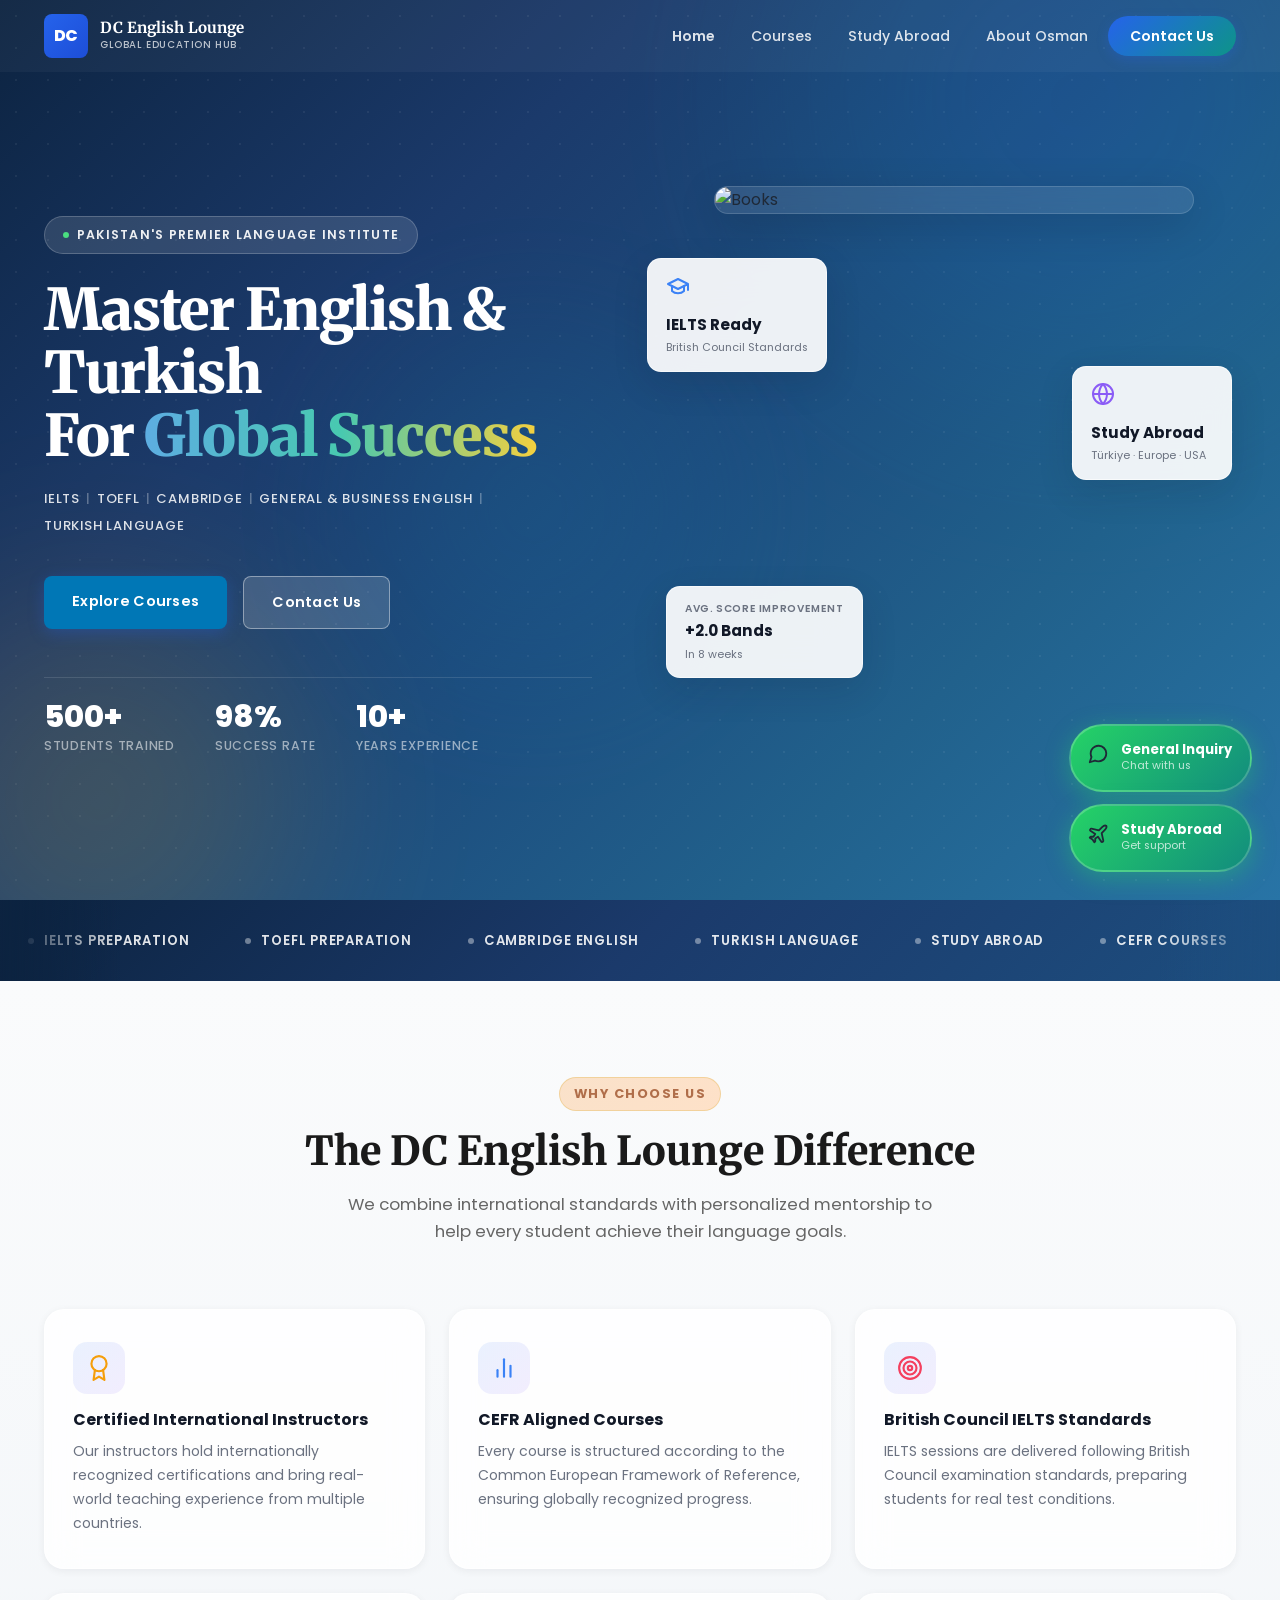
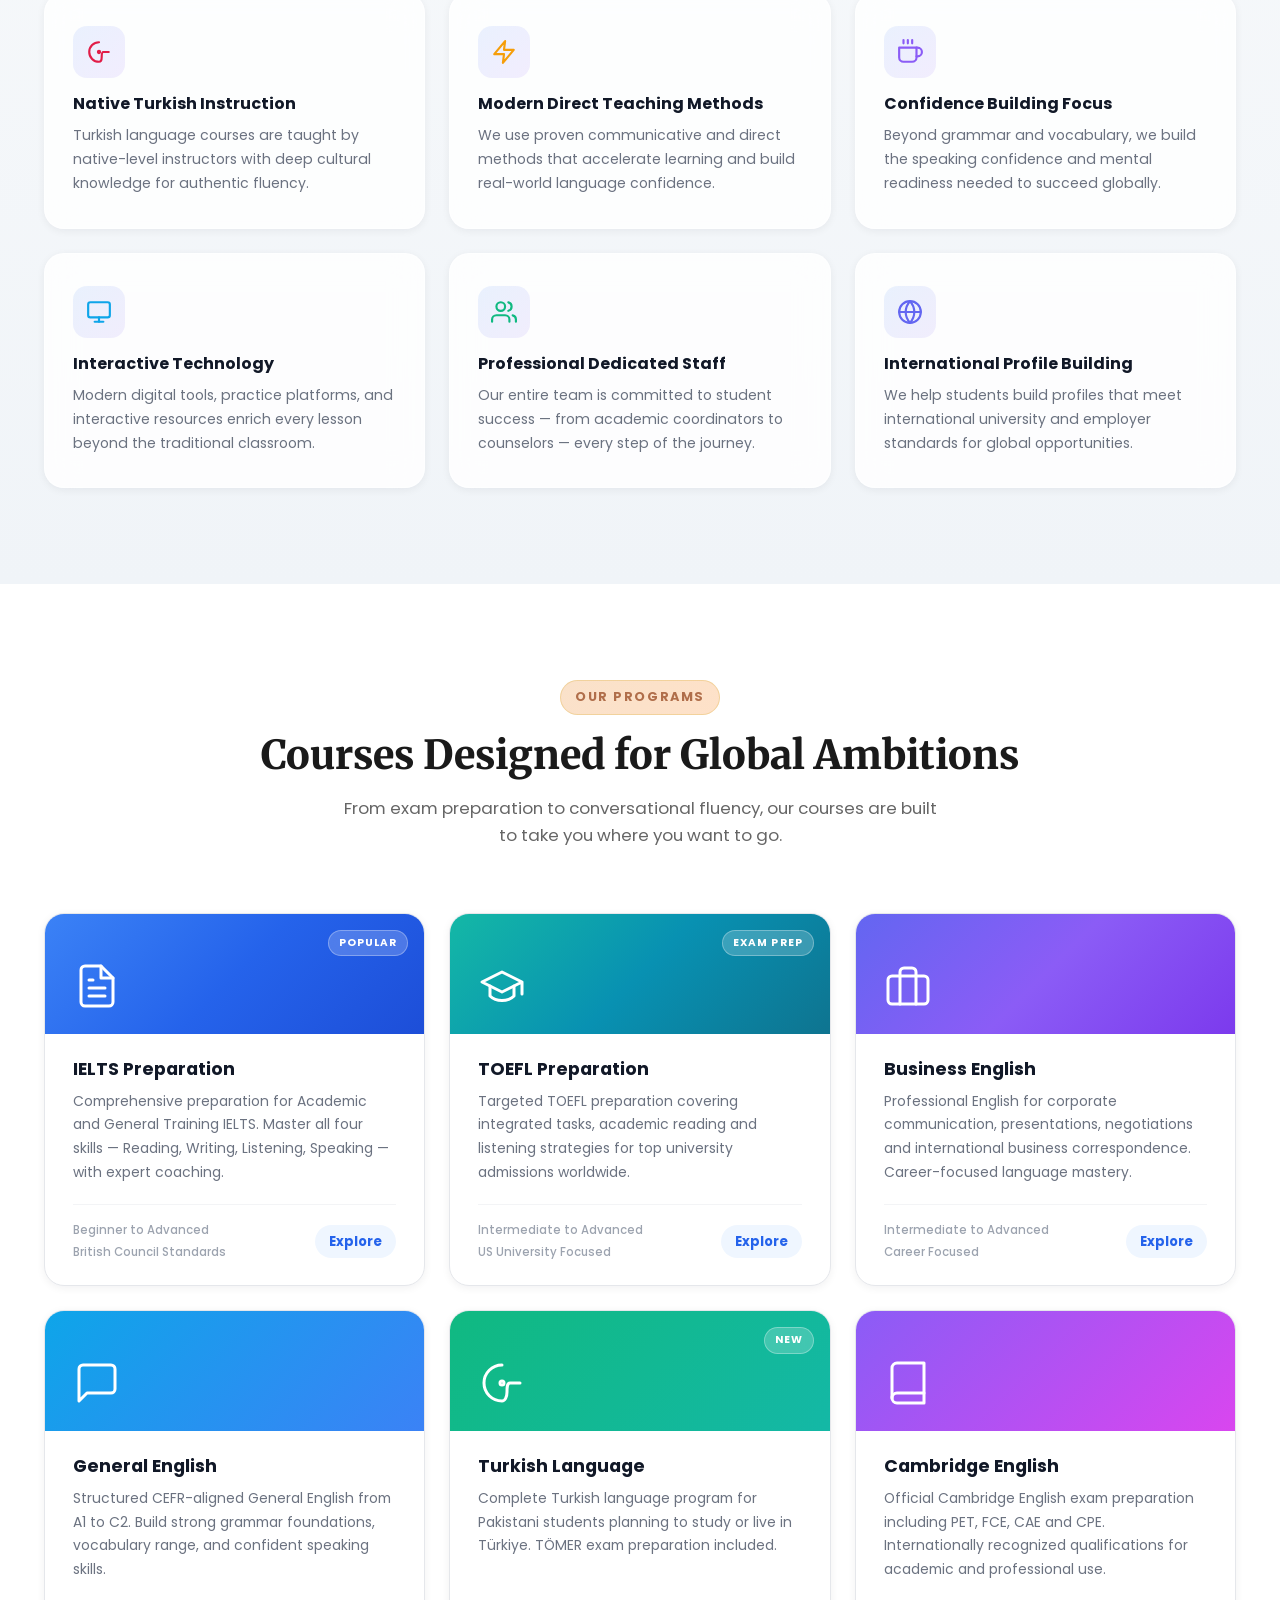
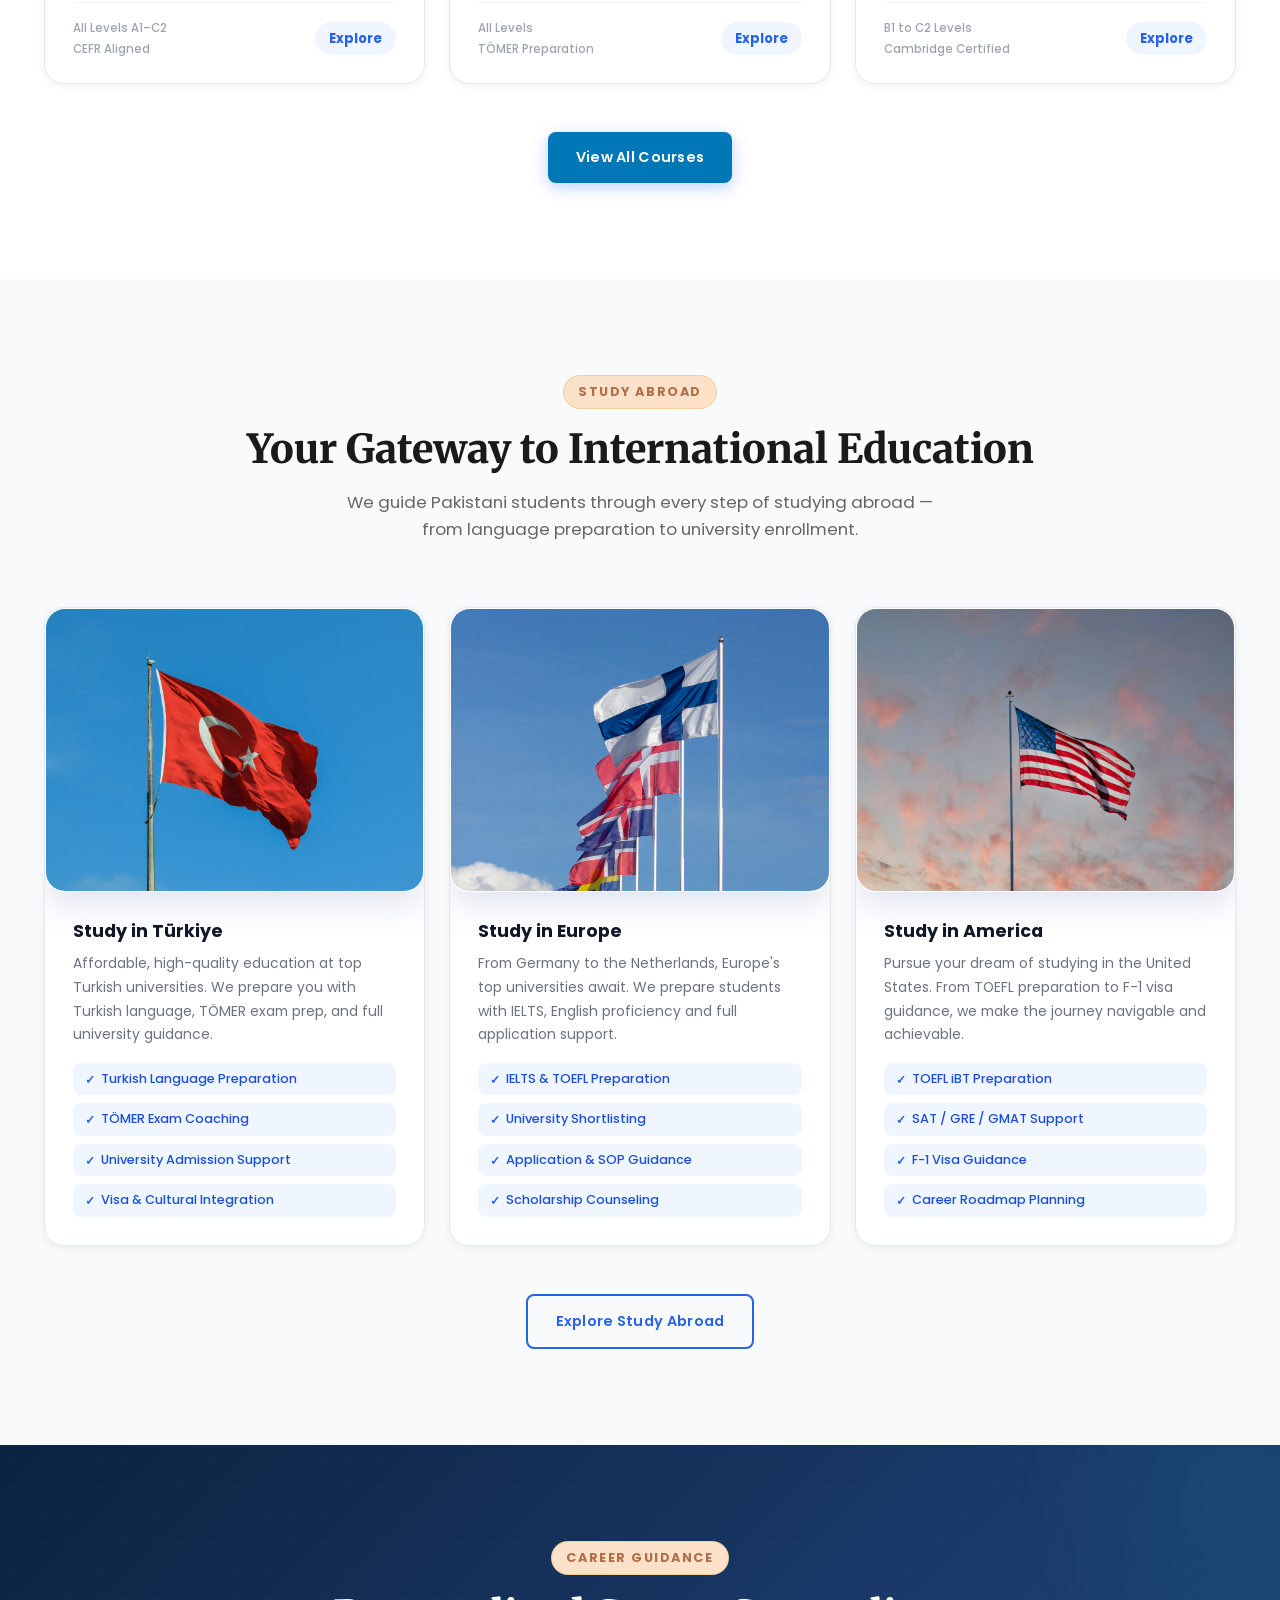
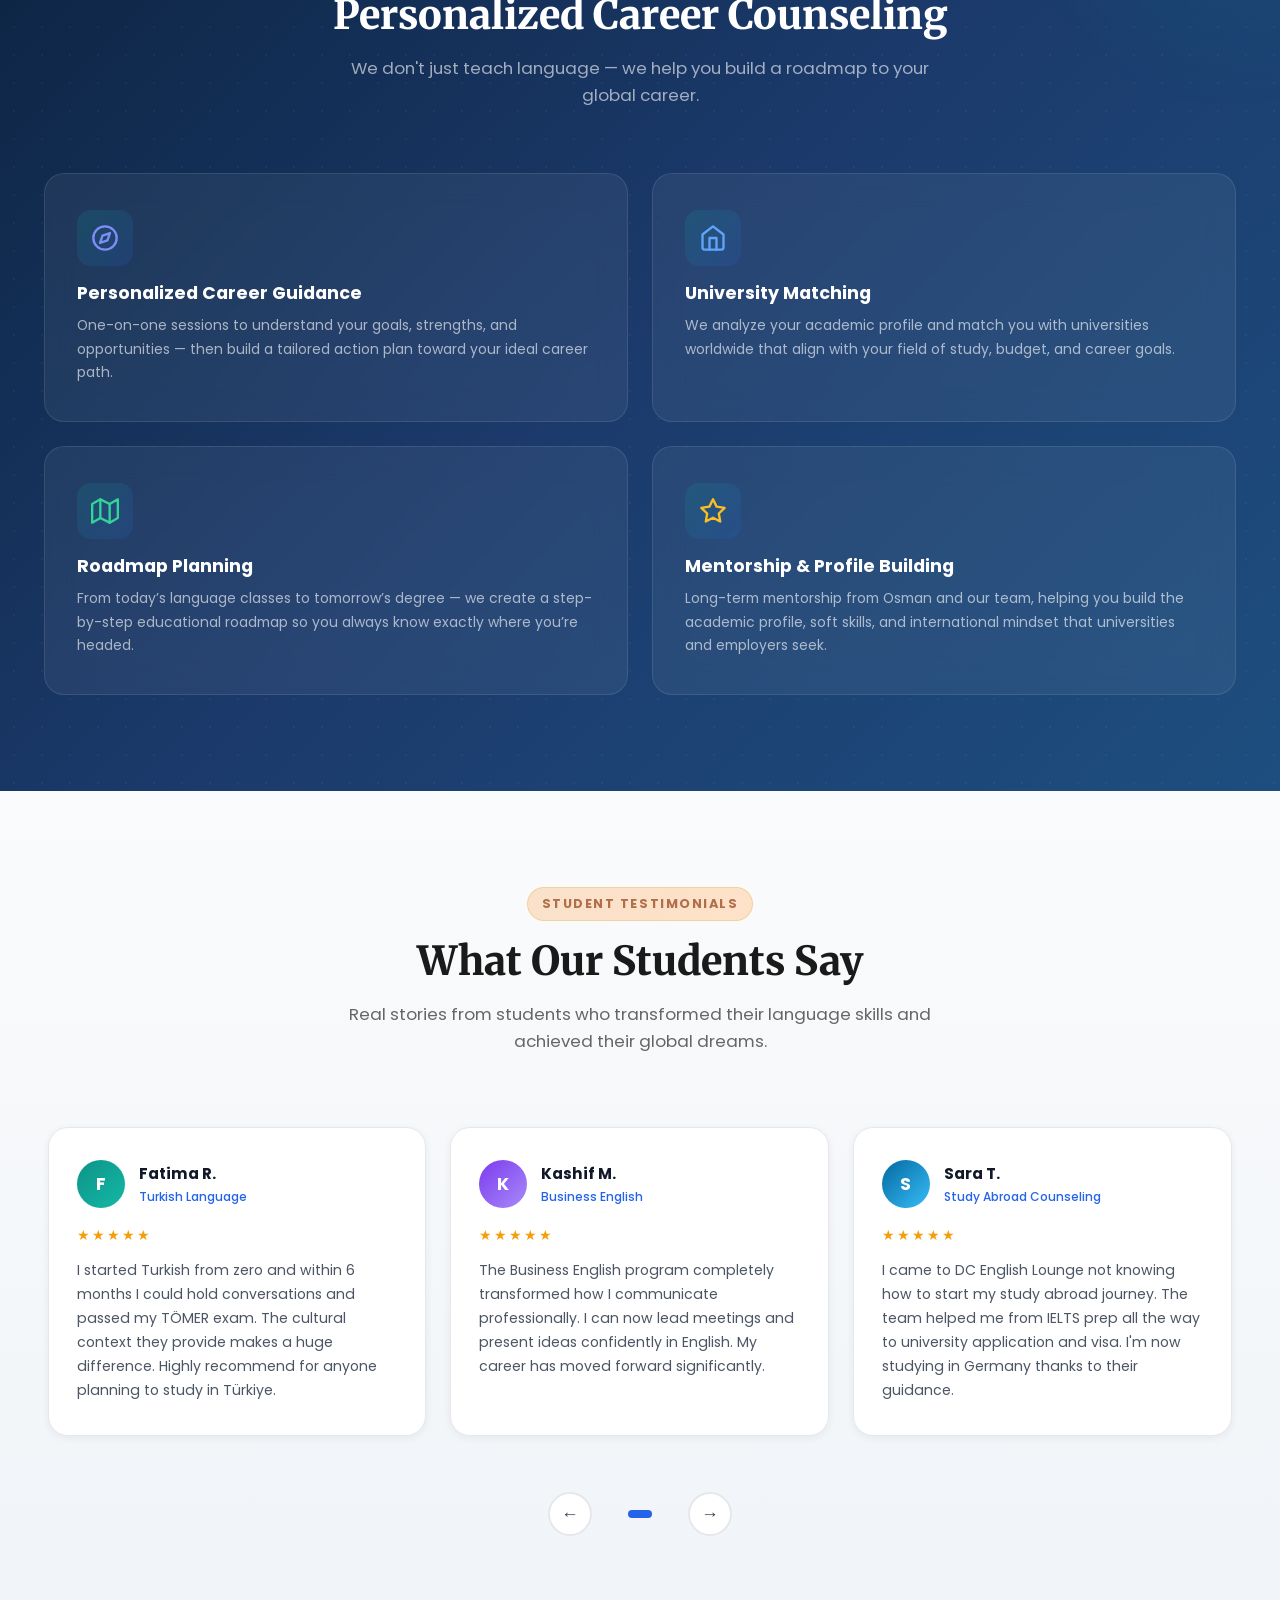
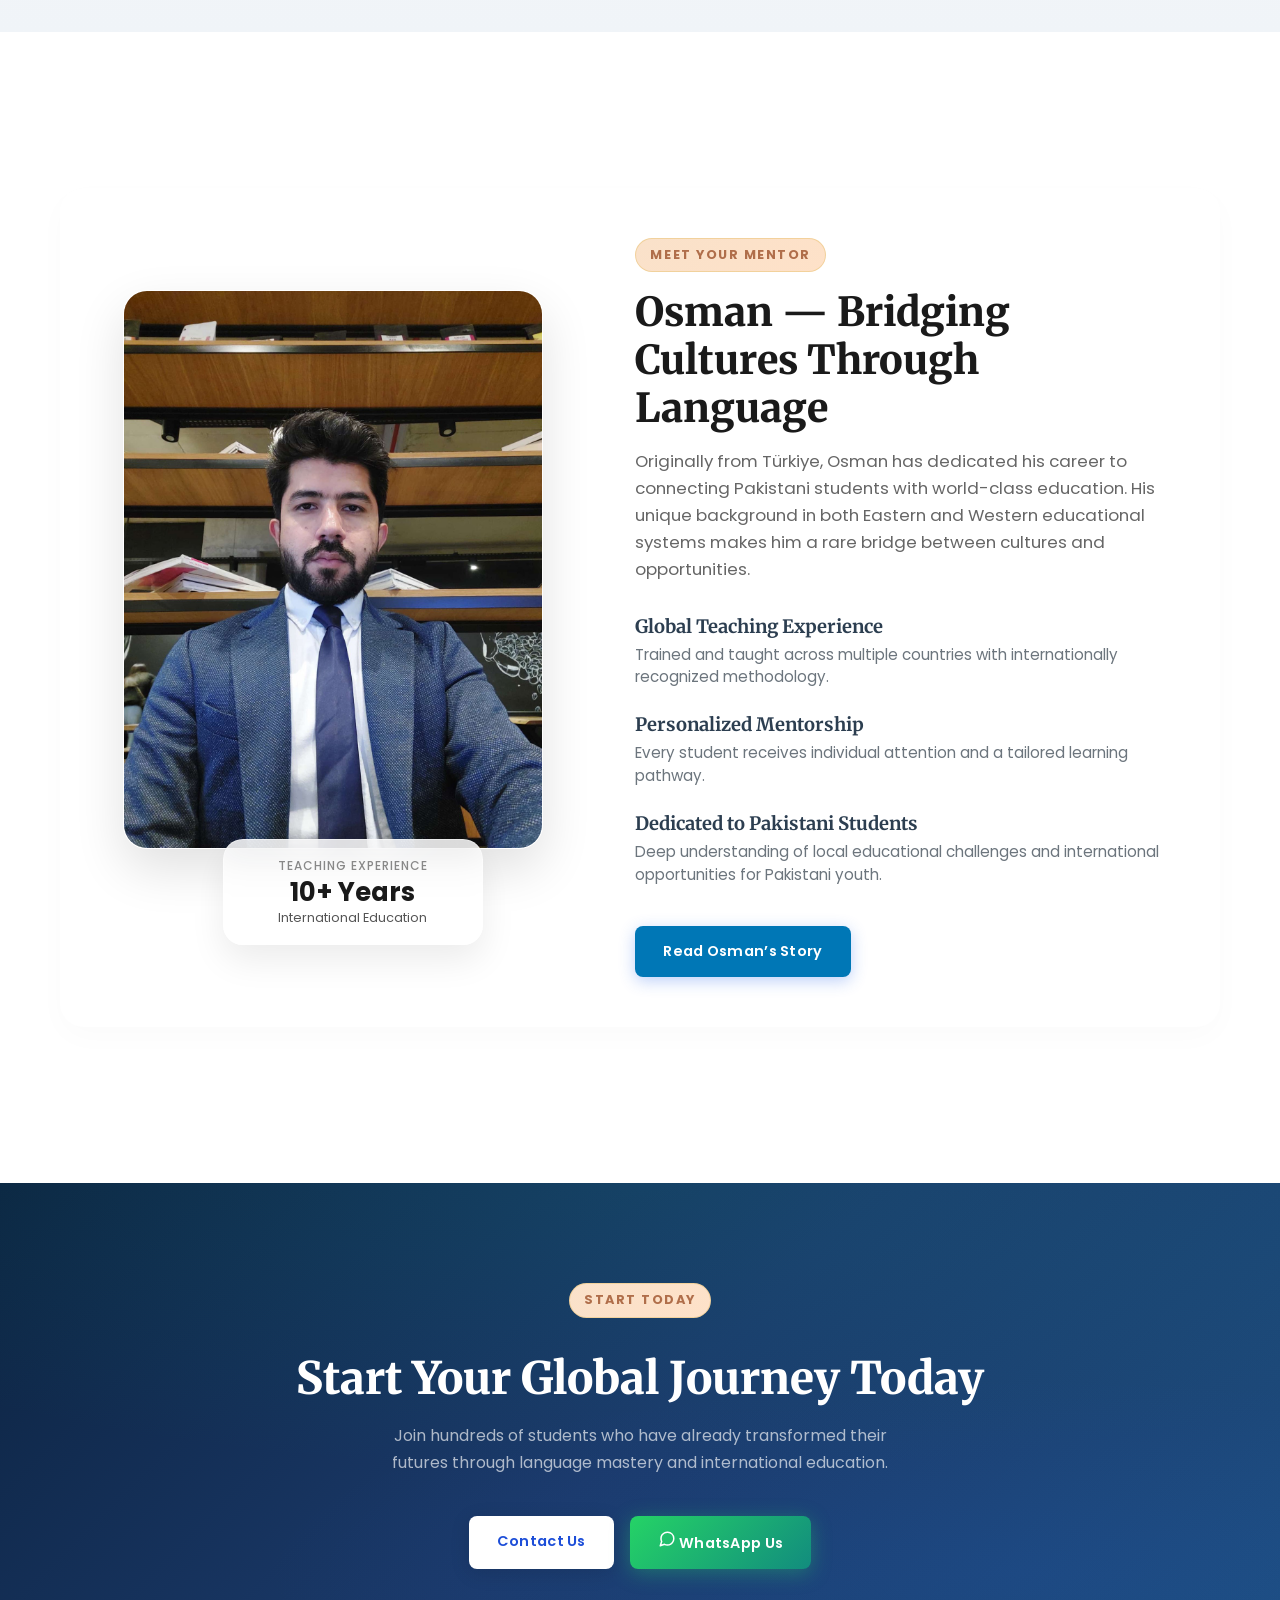
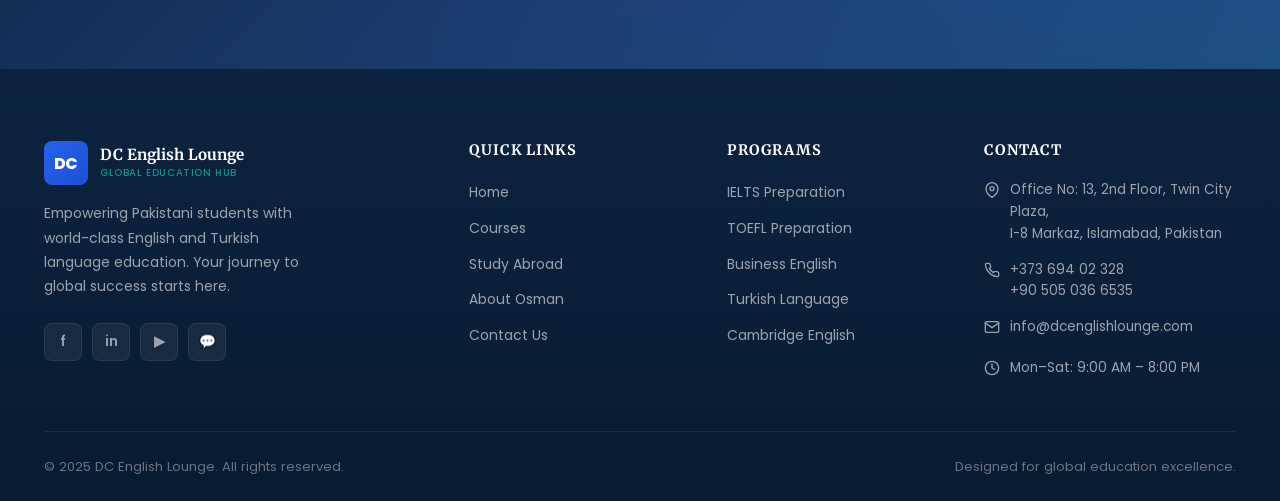
==== index.html @ f2853da2 "Initial commit" ====
<!DOCTYPE html>
<html lang="en">

<head>
  <meta charset="UTF-8" />
  <meta name="viewport" content="width=device-width, initial-scale=1.0" />
  <title>DC English Lounge | Master English & Turkish for Global Success</title>
  <meta name="description"
    content="DC English Lounge offers premium IELTS, TOEFL, Cambridge, Business English, and Turkish language courses. Study abroad guidance for Pakistan students." />
  <meta name="keywords"
    content="IELTS preparation, TOEFL, English language courses, Turkish language, study abroad, DC English Lounge" />
  <link rel="preconnect" href="https://fonts.googleapis.com" />
  <link rel="preconnect" href="https://fonts.gstatic.com" crossorigin />
  <link
    href="https://fonts.googleapis.com/css2?family=Merriweather:wght@400;700;900&family=Poppins:wght@300;400;500;600;700;800;900&display=swap"
    rel="stylesheet" />
  <link rel="stylesheet" href="css/style.css" />
</head>

<body class="page-home">

  <!-- ===================== NAVBAR ===================== -->
  <nav class="navbar transparent" id="navbar" role="navigation" aria-label="Main navigation">
    <div class="navbar-inner">
      <a href="index.html" class="nav-logo" aria-label="DC English Lounge Home">
        <img src="logo.png" alt="DC English Lounge Logo" class="logo-img"
          onerror="this.style.display='none'; this.nextElementSibling.style.display='flex';" />
        <div class="logo-placeholder" style="display:none;">DC</div>
        <div class="logo-text">
          <span class="logo-main">DC English Lounge</span>
          <span class="logo-sub">Global Education Hub</span>
        </div>
      </a>
      <ul class="nav-links" role="list">
        <li><a href="index.html" class="nav-link">Home</a></li>
        <li><a href="courses.html" class="nav-link">Courses</a></li>
        <li><a href="study-abroad.html" class="nav-link">Study Abroad</a></li>
        <li><a href="about.html" class="nav-link">About Osman</a></li>
        <li><a href="contact.html" class="nav-link nav-cta">Contact Us</a></li>
      </ul>
      <button class="hamburger" id="hamburger" aria-label="Toggle mobile menu" aria-expanded="false">
        <span></span><span></span><span></span>
      </button>
    </div>
  </nav>

  <!-- Mobile Menu -->
  <div class="mobile-menu" id="mobileMenu" role="dialog" aria-modal="true" aria-label="Mobile navigation">
    <a href="index.html" class="nav-link">Home</a>
    <a href="courses.html" class="nav-link">Courses</a>
    <a href="study-abroad.html" class="nav-link">Study Abroad</a>
    <a href="about.html" class="nav-link">About Osman</a>
    <a href="contact.html" class="nav-link nav-cta">Contact Us</a>
  </div>

  <main>

    <!-- ===================== HERO ===================== -->
    <section class="hero" aria-label="Hero section">
      <div class="hero-blob hero-blob-1" aria-hidden="true"></div>
      <div class="hero-blob hero-blob-2" aria-hidden="true"></div>
      <div class="hero-blob hero-blob-3" aria-hidden="true"></div>
      <div class="hero-inner">

        <!-- Left Content -->
        <div class="hero-content fade-up">
          <div class="hero-eyebrow">
            <span class="dot" aria-hidden="true"></span>
            Pakistan's Premier Language Institute
          </div>
          <h1 class="hero-title">
            Master English &amp; Turkish<br>
            For <span>Global Success</span>
          </h1>
          <p class="hero-subtitle">
            <span>IELTS</span><span class="sep">|</span>
            <span>TOEFL</span><span class="sep">|</span>
            <span>CAMBRIDGE</span><span class="sep">|</span>
            <span>GENERAL &amp; BUSINESS ENGLISH</span><span class="sep">|</span>
            <span>TURKISH LANGUAGE</span>
          </p>
          <div class="hero-buttons">
            <a href="courses.html" class="btn btn-primary">Explore Courses</a>
            <a href="contact.html" class="btn btn-ghost">Contact Us</a>
          </div>
          <div class="hero-stats">
            <div class="hero-stat">
              <div class="stat-num">500<span>+</span></div>
              <div class="stat-label">Students Trained</div>
            </div>
            <div class="hero-stat">
              <div class="stat-num">98<span>%</span></div>
              <div class="stat-label">Success Rate</div>
            </div>
            <div class="hero-stat">
              <div class="stat-num">10<span>+</span></div>
              <div class="stat-label">Years Experience</div>
            </div>
          </div>
        </div>

        <!-- Right Visual -->
        <div class="hero-visual fade-up fade-up-delay-2">
          <div class="hero-image-wrap">
            <!-- Floating Cards -->
            <div class="float-card float-card-1" aria-hidden="true">
              <div class="fc-icon"><svg width="24" height="24" viewBox="0 0 24 24" fill="none" stroke="#3B82F6"
                  stroke-width="2" stroke-linecap="round" stroke-linejoin="round">
                  <path d="M22 10v6M2 10l10-5 10 5-10 5z" />
                  <path d="M6 12v5c3 3 9 3 12 0v-5" />
                </svg></div>
              <div class="fc-value">IELTS Ready</div>
              <div class="fc-sub">British Council Standards</div>
            </div>
            <div class="float-card float-card-2" aria-hidden="true">
              <div class="fc-label">Avg. Score Improvement</div>
              <div class="fc-value">+2.0 Bands</div>
              <div class="fc-sub">In 8 weeks</div>
            </div>
            <div class="float-card float-card-3" aria-hidden="true">
              <div class="fc-icon"><svg width="24" height="24" viewBox="0 0 24 24" fill="none" stroke="#8B5CF6"
                  stroke-width="2" stroke-linecap="round" stroke-linejoin="round">
                  <circle cx="12" cy="12" r="10" />
                  <line x1="2" y1="12" x2="22" y2="12" />
                  <path
                    d="M12 2a15.3 15.3 0 0 1 4 10 15.3 15.3 0 0 1-4 10 15.3 15.3 0 0 1-4-10 15.3 15.3 0 0 1 4-10z" />
                </svg></div>
              <div class="fc-value">Study Abroad</div>
              <div class="fc-sub">Türkiye · Europe · USA</div>
            </div>

            <!-- Hero Image Placeholder -->
            <!-- Hero Image -->
            <div class="hero-image">
              <img src="Books.jpg" alt="Books">
            </div>
          </div>
        </div>

      </div>
    </section>

    <!-- ===================== MARQUEE ===================== -->
    <div class="marquee-section" aria-label="Course keywords">
      <div class="marquee-track" aria-hidden="true">
        <!-- Repeated twice for seamless loop -->
        <span class="marquee-item"><span class="item-dot"></span>IELTS Preparation</span>
        <span class="marquee-item"><span class="item-dot"></span>TOEFL Preparation</span>
        <span class="marquee-item"><span class="item-dot"></span>Cambridge English</span>
        <span class="marquee-item"><span class="item-dot"></span>Turkish Language</span>
        <span class="marquee-item"><span class="item-dot"></span>Study Abroad</span>
        <span class="marquee-item"><span class="item-dot"></span>CEFR Courses</span>
        <span class="marquee-item"><span class="item-dot"></span>Business English</span>
        <span class="marquee-item"><span class="item-dot"></span>General English</span>
        <span class="marquee-item"><span class="item-dot"></span>Career Counseling</span>
        <span class="marquee-item"><span class="item-dot"></span>Study in Türkiye</span>
        <span class="marquee-item"><span class="item-dot"></span>Study in Europe</span>
        <span class="marquee-item"><span class="item-dot"></span>Study in America</span>
        <span class="marquee-item"><span class="item-dot"></span>TÖMER Preparation</span>
        <span class="marquee-item"><span class="item-dot"></span>English Speaking</span>
        <span class="marquee-item"><span class="item-dot"></span>Visa Guidance</span>
        <span class="marquee-item"><span class="item-dot"></span>International Education</span>
        <!-- Duplicate for seamless loop -->
        <span class="marquee-item"><span class="item-dot"></span>IELTS Preparation</span>
        <span class="marquee-item"><span class="item-dot"></span>TOEFL Preparation</span>
        <span class="marquee-item"><span class="item-dot"></span>Cambridge English</span>
        <span class="marquee-item"><span class="item-dot"></span>Turkish Language</span>
        <span class="marquee-item"><span class="item-dot"></span>Study Abroad</span>
        <span class="marquee-item"><span class="item-dot"></span>CEFR Courses</span>
        <span class="marquee-item"><span class="item-dot"></span>Business English</span>
        <span class="marquee-item"><span class="item-dot"></span>General English</span>
        <span class="marquee-item"><span class="item-dot"></span>Career Counseling</span>
        <span class="marquee-item"><span class="item-dot"></span>Study in Türkiye</span>
        <span class="marquee-item"><span class="item-dot"></span>Study in Europe</span>
        <span class="marquee-item"><span class="item-dot"></span>Study in America</span>
        <span class="marquee-item"><span class="item-dot"></span>TÖMER Preparation</span>
        <span class="marquee-item"><span class="item-dot"></span>English Speaking</span>
        <span class="marquee-item"><span class="item-dot"></span>Visa Guidance</span>
        <span class="marquee-item"><span class="item-dot"></span>International Education</span>
      </div>
    </div>

    <!-- ===================== WHY STUDY WITH US ===================== -->
    <section class="section why-section" id="why">
      <div class="container">
        <div class="section-header fade-up">
          <span class="section-eyebrow">Why Choose Us</span>
          <h2 class="section-title">The DC English Lounge Difference</h2>
          <p class="section-subtitle">We combine international standards with personalized mentorship to help every
            student achieve their language goals.</p>
        </div>
        <div class="why-grid">
          <div class="why-card reveal">
            <div class="why-icon"><svg viewBox="0 0 24 24" fill="none" stroke="#F59E0B" stroke-width="2"
                stroke-linecap="round" stroke-linejoin="round">
                <circle cx="12" cy="8" r="7" />
                <polyline points="8.21 13.89 7 23 12 20 17 23 15.79 13.88" />
              </svg></div>
            <h3>Certified International Instructors</h3>
            <p>Our instructors hold internationally recognized certifications and bring real-world teaching experience
              from multiple countries.</p>
          </div>
          <div class="why-card reveal">
            <div class="why-icon"><svg viewBox="0 0 24 24" fill="none" stroke="#3B82F6" stroke-width="2"
                stroke-linecap="round" stroke-linejoin="round">
                <line x1="18" y1="20" x2="18" y2="10" />
                <line x1="12" y1="20" x2="12" y2="4" />
                <line x1="6" y1="20" x2="6" y2="14" />
              </svg></div>
            <h3>CEFR Aligned Courses</h3>
            <p>Every course is structured according to the Common European Framework of Reference, ensuring globally
              recognized progress.</p>
          </div>
          <div class="why-card reveal">
            <div class="why-icon"><svg viewBox="0 0 24 24" fill="none" stroke="#F43F5E" stroke-width="2"
                stroke-linecap="round" stroke-linejoin="round">
                <circle cx="12" cy="12" r="10" />
                <circle cx="12" cy="12" r="6" />
                <circle cx="12" cy="12" r="2" />
              </svg></div>
            <h3>British Council IELTS Standards</h3>
            <p>IELTS sessions are delivered following British Council examination standards, preparing students for real
              test conditions.</p>
          </div>
          <div class="why-card reveal">
            <div class="why-icon"><svg viewBox="0 0 24 24" fill="none" stroke="#E11D48" stroke-width="2"
                stroke-linecap="round" stroke-linejoin="round">
                <path d="M12 3a9 9 0 1 0 0 18c1.5 0 2.5-2 2.5-4.5S14.5 12 16 12h5" />
                <circle cx="12" cy="12" r="1" />
              </svg></div>
            <h3>Native Turkish Instruction</h3>
            <p>Turkish language courses are taught by native-level instructors with deep cultural knowledge for
              authentic fluency.</p>
          </div>
          <div class="why-card reveal">
            <div class="why-icon"><svg viewBox="0 0 24 24" fill="none" stroke="#F59E0B" stroke-width="2"
                stroke-linecap="round" stroke-linejoin="round">
                <polygon points="13 2 3 14 12 14 11 22 21 10 12 10 13 2" />
              </svg></div>
            <h3>Modern Direct Teaching Methods</h3>
            <p>We use proven communicative and direct methods that accelerate learning and build real-world language
              confidence.</p>
          </div>
          <div class="why-card reveal">
            <div class="why-icon"><svg viewBox="0 0 24 24" fill="none" stroke="#8B5CF6" stroke-width="2"
                stroke-linecap="round" stroke-linejoin="round">
                <path d="M18 8h1a4 4 0 0 1 0 8h-1" />
                <path d="M2 8h16v9a4 4 0 0 1-4 4H6a4 4 0 0 1-4-4V8z" />
                <line x1="6" y1="1" x2="6" y2="4" />
                <line x1="10" y1="1" x2="10" y2="4" />
                <line x1="14" y1="1" x2="14" y2="4" />
              </svg></div>
            <h3>Confidence Building Focus</h3>
            <p>Beyond grammar and vocabulary, we build the speaking confidence and mental readiness needed to succeed
              globally.</p>
          </div>
          <div class="why-card reveal">
            <div class="why-icon"><svg viewBox="0 0 24 24" fill="none" stroke="#0EA5E9" stroke-width="2"
                stroke-linecap="round" stroke-linejoin="round">
                <rect x="2" y="3" width="20" height="14" rx="2" ry="2" />
                <line x1="8" y1="21" x2="16" y2="21" />
                <line x1="12" y1="17" x2="12" y2="21" />
              </svg></div>
            <h3>Interactive Technology</h3>
            <p>Modern digital tools, practice platforms, and interactive resources enrich every lesson beyond the
              traditional classroom.</p>
          </div>
          <div class="why-card reveal">
            <div class="why-icon"><svg viewBox="0 0 24 24" fill="none" stroke="#10B981" stroke-width="2"
                stroke-linecap="round" stroke-linejoin="round">
                <path d="M17 21v-2a4 4 0 0 0-4-4H5a4 4 0 0 0-4 4v2" />
                <circle cx="9" cy="7" r="4" />
                <path d="M23 21v-2a4 4 0 0 0-3-3.87" />
                <path d="M16 3.13a4 4 0 0 1 0 7.75" />
              </svg></div>
            <h3>Professional Dedicated Staff</h3>
            <p>Our entire team is committed to student success — from academic coordinators to counselors — every step
              of the journey.</p>
          </div>
          <div class="why-card reveal">
            <div class="why-icon"><svg viewBox="0 0 24 24" fill="none" stroke="#6366F1" stroke-width="2"
                stroke-linecap="round" stroke-linejoin="round">
                <circle cx="12" cy="12" r="10" />
                <line x1="2" y1="12" x2="22" y2="12" />
                <path d="M12 2a15.3 15.3 0 0 1 4 10 15.3 15.3 0 0 1-4 10 15.3 15.3 0 0 1-4-10 15.3 15.3 0 0 1 4-10z" />
              </svg></div>
            <h3>International Profile Building</h3>
            <p>We help students build profiles that meet international university and employer standards for global
              opportunities.</p>
          </div>
        </div>
      </div>
    </section>

    <!-- ===================== COURSES PREVIEW ===================== -->
    <section class="section courses-section" id="courses">
      <div class="container">
        <div class="section-header fade-up">
          <span class="section-eyebrow">Our Programs</span>
          <h2 class="section-title">Courses Designed for Global Ambitions</h2>
          <p class="section-subtitle">From exam preparation to conversational fluency, our courses are built to take you
            where you want to go.</p>
        </div>
        <div class="courses-grid">
          <div class="course-card fade-up fade-up-delay-1">
            <div class="course-card-header blue-grad">
              <svg width="48" height="48" viewBox="0 0 24 24" fill="none" stroke="white" stroke-width="1.5"
                stroke-linecap="round" stroke-linejoin="round">
                <path d="M14 2H6a2 2 0 0 0-2 2v16a2 2 0 0 0 2 2h12a2 2 0 0 0 2-2V8z" />
                <polyline points="14 2 14 8 20 8" />
                <line x1="16" y1="13" x2="8" y2="13" />
                <line x1="16" y1="17" x2="8" y2="17" />
                <polyline points="10 9 9 9 8 9" />
              </svg>
              <span class="course-badge-corner">POPULAR</span>
            </div>
            <div class="course-card-body">
              <h3>IELTS Preparation</h3>
              <p>Comprehensive preparation for Academic and General Training IELTS. Master all four skills — Reading,
                Writing, Listening, Speaking — with expert coaching.</p>
              <div class="course-card-footer">
                <div class="course-meta">
                  <span>Beginner to Advanced</span>
                  <span>British Council Standards</span>
                </div>
                <a href="courses.html" class="course-link">Explore</a>
              </div>
            </div>
          </div>
          <div class="course-card fade-up fade-up-delay-2">
            <div class="course-card-header teal-grad">
              <svg width="48" height="48" viewBox="0 0 24 24" fill="none" stroke="white" stroke-width="1.5"
                stroke-linecap="round" stroke-linejoin="round">
                <path d="M22 10v6M2 10l10-5 10 5-10 5z" />
                <path d="M6 12v5c3 3 9 3 12 0v-5" />
              </svg>
              <span class="course-badge-corner">EXAM PREP</span>
            </div>
            <div class="course-card-body">
              <h3>TOEFL Preparation</h3>
              <p>Targeted TOEFL preparation covering integrated tasks, academic reading and listening strategies for top
                university admissions worldwide.</p>
              <div class="course-card-footer">
                <div class="course-meta">
                  <span>Intermediate to Advanced</span>
                  <span>US University Focused</span>
                </div>
                <a href="courses.html" class="course-link">Explore</a>
              </div>
            </div>
          </div>
          <div class="course-card fade-up fade-up-delay-3">
            <div class="course-card-header indigo-grad">
              <svg width="48" height="48" viewBox="0 0 24 24" fill="none" stroke="white" stroke-width="1.5"
                stroke-linecap="round" stroke-linejoin="round">
                <rect x="2" y="7" width="20" height="14" rx="2" ry="2" />
                <path d="M16 21V5a2 2 0 0 0-2-2h-4a2 2 0 0 0-2 2v16" />
              </svg>
            </div>
            <div class="course-card-body">
              <h3>Business English</h3>
              <p>Professional English for corporate communication, presentations, negotiations and international
                business correspondence. Career-focused language mastery.</p>
              <div class="course-card-footer">
                <div class="course-meta">
                  <span>Intermediate to Advanced</span>
                  <span>Career Focused</span>
                </div>
                <a href="courses.html" class="course-link">Explore</a>
              </div>
            </div>
          </div>
          <div class="course-card fade-up fade-up-delay-1">
            <div class="course-card-header sky-grad">
              <svg width="48" height="48" viewBox="0 0 24 24" fill="none" stroke="white" stroke-width="1.5"
                stroke-linecap="round" stroke-linejoin="round">
                <path d="M21 15a2 2 0 0 1-2 2H7l-4 4V5a2 2 0 0 1 2-2h14a2 2 0 0 1 2 2z" />
              </svg>
            </div>
            <div class="course-card-body">
              <h3>General English</h3>
              <p>Structured CEFR-aligned General English from A1 to C2. Build strong grammar foundations, vocabulary
                range, and confident speaking skills.</p>
              <div class="course-card-footer">
                <div class="course-meta">
                  <span>All Levels A1–C2</span>
                  <span>CEFR Aligned</span>
                </div>
                <a href="courses.html" class="course-link">Explore</a>
              </div>
            </div>
          </div>
          <div class="course-card fade-up fade-up-delay-2">
            <div class="course-card-header emerald-grad">
              <svg width="48" height="48" viewBox="0 0 24 24" fill="none" stroke="white" stroke-width="1.5"
                stroke-linecap="round" stroke-linejoin="round">
                <path d="M12 3a9 9 0 1 0 0 18c1.5 0 2.5-2 2.5-4.5S14.5 12 16 12h5" />
                <circle cx="12" cy="12" r="1" />
              </svg>
              <span class="course-badge-corner">NEW</span>
            </div>
            <div class="course-card-body">
              <h3>Turkish Language</h3>
              <p>Complete Turkish language program for Pakistani students planning to study or live in Türkiye. TÖMER
                exam preparation included.</p>
              <div class="course-card-footer">
                <div class="course-meta">
                  <span>All Levels</span>
                  <span>TÖMER Preparation</span>
                </div>
                <a href="courses.html" class="course-link">Explore</a>
              </div>
            </div>
          </div>
          <div class="course-card fade-up fade-up-delay-3">
            <div class="course-card-header violet-grad">
              <svg width="48" height="48" viewBox="0 0 24 24" fill="none" stroke="white" stroke-width="1.5"
                stroke-linecap="round" stroke-linejoin="round">
                <path d="M4 19.5A2.5 2.5 0 0 1 6.5 17H20" />
                <path d="M6.5 2H20v20H6.5A2.5 2.5 0 0 1 4 19.5v-15A2.5 2.5 0 0 1 6.5 2z" />
              </svg>
            </div>
            <div class="course-card-body">
              <h3>Cambridge English</h3>
              <p>Official Cambridge English exam preparation including PET, FCE, CAE and CPE. Internationally recognized
                qualifications for academic and professional use.</p>
              <div class="course-card-footer">
                <div class="course-meta">
                  <span>B1 to C2 Levels</span>
                  <span>Cambridge Certified</span>
                </div>
                <a href="courses.html" class="course-link">Explore</a>
              </div>
            </div>
          </div>
        </div>
        <div style="text-align:center;margin-top:48px;">
          <a href="courses.html" class="btn btn-primary fade-up">View All Courses</a>
        </div>
      </div>
    </section>

    <!-- ===================== STUDY ABROAD SECTION ===================== -->
    <section class="section study-abroad-section" id="study-abroad">
      <div class="container">
        <div class="section-header fade-up">
          <span class="section-eyebrow">Study Abroad</span>
          <h2 class="section-title">Your Gateway to International Education</h2>
          <p class="section-subtitle">We guide Pakistani students through every step of studying abroad — from language
            preparation to university enrollment.</p>
        </div>
        <div class="abroad-grid">
          <div class="abroad-card fade-up fade-up-delay-1">
            <div class="abroad-image">
              <img src="t.jpg" alt="Study in Türkiye">
            </div>
            <div class="abroad-card-body">
              <h3>Study in Türkiye</h3>
              <p>Affordable, high-quality education at top Turkish universities. We prepare you with Turkish language,
                TÖMER exam prep, and full university guidance.</p>
              <div class="abroad-features">
                <div class="abroad-feature">Turkish Language Preparation</div>
                <div class="abroad-feature">TÖMER Exam Coaching</div>
                <div class="abroad-feature">University Admission Support</div>
                <div class="abroad-feature">Visa &amp; Cultural Integration</div>
              </div>
            </div>
          </div>
          <div class="abroad-card fade-up fade-up-delay-2">
            <div class="abroad-image">
              <img src="e.jpg" alt="Study in Europe">
            </div>
            <div class="abroad-card-body">
              <h3>Study in Europe</h3>
              <p>From Germany to the Netherlands, Europe's top universities await. We prepare students with IELTS,
                English proficiency and full application support.</p>
              <div class="abroad-features">
                <div class="abroad-feature">IELTS &amp; TOEFL Preparation</div>
                <div class="abroad-feature">University Shortlisting</div>
                <div class="abroad-feature">Application &amp; SOP Guidance</div>
                <div class="abroad-feature">Scholarship Counseling</div>
              </div>
            </div>
          </div>
          <div class="abroad-card fade-up fade-up-delay-3">
            <div class="abroad-image">
              <img src="u.jpg" alt="Study in America">
            </div>
            <div class="abroad-card-body">
              <h3>Study in America</h3>
              <p>Pursue your dream of studying in the United States. From TOEFL preparation to F-1 visa guidance, we
                make the journey navigable and achievable.</p>
              <div class="abroad-features">
                <div class="abroad-feature">TOEFL iBT Preparation</div>
                <div class="abroad-feature">SAT / GRE / GMAT Support</div>
                <div class="abroad-feature">F-1 Visa Guidance</div>
                <div class="abroad-feature">Career Roadmap Planning</div>
              </div>
            </div>
          </div>
        </div>
        <div style="text-align:center;margin-top:48px;">
          <a href="study-abroad.html" class="btn btn-outline fade-up">Explore Study Abroad</a>
        </div>
      </div>
    </section>

    <!-- ===================== CAREER COUNSELING ===================== -->
    <section class="section career-section" id="career">
      <div class="container">
        <div class="section-header fade-up">
          <span class="section-eyebrow">Career Guidance</span>
          <h2 class="section-title" style="color:var(--white);">Personalized Career Counseling</h2>
          <p class="section-subtitle" style="color:rgba(255,255,255,0.6);">We don't just teach language — we help you
            build a roadmap to your global career.</p>
        </div>
        <div class="career-grid">
          <div class="career-card fade-up fade-up-delay-1">
            <div class="career-icon"><svg viewBox="0 0 24 24" fill="none" stroke="#818CF8" stroke-width="2"
                stroke-linecap="round" stroke-linejoin="round">
                <circle cx="12" cy="12" r="10" />
                <polygon points="16.24 7.76 14.12 14.12 7.76 16.24 9.88 9.88 16.24 7.76" />
              </svg></div>
            <h3>Personalized Career Guidance</h3>
            <p>One-on-one sessions to understand your goals, strengths, and opportunities — then build a tailored action
              plan toward your ideal career path.</p>
          </div>
          <div class="career-card fade-up fade-up-delay-2">
            <div class="career-icon"><svg viewBox="0 0 24 24" fill="none" stroke="#60A5FA" stroke-width="2"
                stroke-linecap="round" stroke-linejoin="round">
                <path d="M3 9l9-7 9 7v11a2 2 0 0 1-2 2H5a2 2 0 0 1-2-2z" />
                <polyline points="9 22 9 12 15 12 15 22" />
              </svg></div>
            <h3>University Matching</h3>
            <p>We analyze your academic profile and match you with universities worldwide that align with your field of
              study, budget, and career goals.</p>
          </div>
          <div class="career-card fade-up fade-up-delay-3">
            <div class="career-icon"><svg viewBox="0 0 24 24" fill="none" stroke="#34D399" stroke-width="2"
                stroke-linecap="round" stroke-linejoin="round">
                <polygon points="1 6 1 22 8 18 16 22 23 18 23 2 16 6 8 2 1 6" />
                <line x1="8" y1="2" x2="8" y2="18" />
                <line x1="16" y1="6" x2="16" y2="22" />
              </svg></div>
            <h3>Roadmap Planning</h3>
            <p>From today’s language classes to tomorrow’s degree — we create a step-by-step educational roadmap so you
              always know exactly where you’re headed.</p>
          </div>
          <div class="career-card fade-up fade-up-delay-4">
            <div class="career-icon"><svg viewBox="0 0 24 24" fill="none" stroke="#FBBF24" stroke-width="2"
                stroke-linecap="round" stroke-linejoin="round">
                <polygon
                  points="12 2 15.09 8.26 22 9.27 17 14.14 18.18 21.02 12 17.77 5.82 21.02 7 14.14 2 9.27 8.91 8.26 12 2" />
              </svg></div>
            <h3>Mentorship &amp; Profile Building</h3>
            <p>Long-term mentorship from Osman and our team, helping you build the academic profile, soft skills, and
              international mindset that universities and employers seek.</p>
          </div>
        </div>
      </div>
    </section>

    <!-- ===================== TESTIMONIALS ===================== -->
    <section class="section reviews-section" id="reviews">
      <div class="container">
        <div class="section-header fade-up">
          <span class="section-eyebrow">Student Testimonials</span>
          <h2 class="section-title">What Our Students Say</h2>
          <p class="section-subtitle">Real stories from students who transformed their language skills and achieved
            their global dreams.</p>
        </div>
        <div class="reviews-slider-wrap fade-up">
          <div class="reviews-track" id="reviewsTrack">
            <div class="review-card">
              <div class="review-header">
                <div class="reviewer-avatar">A</div>
                <div class="reviewer-info">
                  <div class="name">Ahmed K.</div>
                  <div class="course">IELTS Preparation</div>
                </div>
              </div>
              <div class="review-stars stars">★★★★★</div>
              <p class="review-text">DC English Lounge helped me achieve 7.5 in IELTS on my first attempt. Osman's
                teaching method is unlike anything I've experienced — practical, focused, and genuinely
                confidence-building. I'm now enrolled at a Turkish university!</p>
            </div>
            <div class="review-card">
              <div class="review-header">
                <div class="reviewer-avatar" style="background:linear-gradient(135deg,#0D9488,#14B8A6)">F</div>
                <div class="reviewer-info">
                  <div class="name">Fatima R.</div>
                  <div class="course">Turkish Language</div>
                </div>
              </div>
              <div class="review-stars stars">★★★★★</div>
              <p class="review-text">I started Turkish from zero and within 6 months I could hold conversations and
                passed my TÖMER exam. The cultural context they provide makes a huge difference. Highly recommend for
                anyone planning to study in Türkiye.</p>
            </div>
            <div class="review-card">
              <div class="review-header">
                <div class="reviewer-avatar" style="background:linear-gradient(135deg,#7C3AED,#A78BFA)">K</div>
                <div class="reviewer-info">
                  <div class="name">Kashif M.</div>
                  <div class="course">Business English</div>
                </div>
              </div>
              <div class="review-stars stars">★★★★★</div>
              <p class="review-text">The Business English program completely transformed how I communicate
                professionally. I can now lead meetings and present ideas confidently in English.
                My career has moved forward significantly.</p>
            </div>
            <div class="review-card">
              <div class="review-header">
                <div class="reviewer-avatar" style="background:linear-gradient(135deg,#0369A1,#38BDF8)">S</div>
                <div class="reviewer-info">
                  <div class="name">Sara T.</div>
                  <div class="course">Study Abroad Counseling</div>
                </div>
              </div>
              <div class="review-stars stars">★★★★★</div>
              <p class="review-text">I came to DC English Lounge not knowing how to start my study abroad journey. The
                team helped me from IELTS prep all the way to university application and visa. I'm now studying in
                Germany thanks to their guidance.</p>
            </div>
            <div class="review-card">
              <div class="review-header">
                <div class="reviewer-avatar" style="background:linear-gradient(135deg,#065F46,#10B981)">H</div>
                <div class="reviewer-info">
                  <div class="name">Hassan B.</div>
                  <div class="course">General English</div>
                </div>
              </div>
              <div class="review-stars stars">★★★★★</div>
              <p class="review-text">I went from A2 to B2 in just four months. The CEFR-structured approach makes
                progress very visible and motivating. The instructors are patient, encouraging, and genuinely invested
                in every student's growth.</p>
            </div>
          </div>
        </div>
        <!-- Slider Navigation -->
        <div class="reviews-nav fade-up">
          <button class="reviews-btn" id="reviewsPrev" aria-label="Previous review">←</button>
          <div class="reviews-dots" id="reviewsDots"></div>
          <button class="reviews-btn" id="reviewsNext" aria-label="Next review">→</button>
        </div>
      </div>
    </section>

    <!-- ===================== ABOUT OSMAN PREVIEW ===================== -->
    <section class="section about-preview-section" id="about-preview">
      <div class="wrapper">
        <div class="about-preview-inner">

          <div class="about-left fade-up">
            <div class="about-image">
              <img src="OS.jpeg" alt="Osman - Educational Mentor Portrait">
            </div>

            <div class="about-accent-card">
              <div class="aac-label">Teaching Experience</div>
              <div class="aac-value">10+ Years</div>
              <div class="aac-sub">International Education</div>
            </div>
          </div>

          <div class="about-content fade-up fade-up-delay-2">
            <span class="section-eyebrow">Meet Your Mentor</span>

            <h2 class="section-title">
              Osman — Bridging Cultures Through Language
            </h2>

            <p class="section-subtitle">
              Originally from Türkiye, Osman has dedicated his career to connecting Pakistani students with world-class
              education. His unique background in both Eastern and Western educational systems makes him a rare bridge
              between cultures and opportunities.
            </p>

            <div class="about-features">
              <div class="about-feature-item">

                <div class="afi-text">
                  <h4>Global Teaching Experience</h4>
                  <p>Trained and taught across multiple countries with internationally recognized methodology.</p>
                </div>
              </div>

              <div class="about-feature-item">

                <div class="afi-text">
                  <h4>Personalized Mentorship</h4>
                  <p>Every student receives individual attention and a tailored learning pathway.</p>
                </div>
              </div>

              <div class="about-feature-item">

                <div class="afi-text">
                  <h4>Dedicated to Pakistani Students</h4>
                  <p>Deep understanding of local educational challenges and international opportunities for Pakistani
                    youth.</p>
                </div>
              </div>
            </div>

            <div class="about-action-space">
              <a href="about.html" class="btn btn-primary">
                Read Osman’s Story
              </a>
            </div>
          </div>

        </div>
      </div>
    </section>

    <!-- ===================== CTA SECTION ===================== -->
    <section class="cta-section" id="cta">
      <div class="container">
        <span class="section-eyebrow fade-up">Start Today</span>
        <h2 class="cta-title fade-up">Start Your Global Journey Today</h2>
        <p class="cta-subtitle fade-up">Join hundreds of students who have already transformed their futures through
          language mastery and international education.</p>
        <div class="cta-buttons fade-up">
          <a href="contact.html" class="btn btn-white">Contact Us</a>
          <a href="https://wa.me/37369402328" target="_blank" rel="noopener" class="btn btn-whatsapp">
            <svg width="18" height="18" viewBox="0 0 24 24" fill="none" stroke="currentColor" stroke-width="2"
              stroke-linecap="round" stroke-linejoin="round">
              <path
                d="M21 11.5a8.38 8.38 0 0 1-.9 3.8 8.5 8.5 0 0 1-7.6 4.7 8.38 8.38 0 0 1-3.8-.9L3 21l1.9-5.7a8.38 8.38 0 0 1-.9-3.8 8.5 8.5 0 0 1 4.7-7.6 8.38 8.38 0 0 1 3.8-.9h.5a8.48 8.48 0 0 1 8 8v.5z" />
            </svg> WhatsApp Us
          </a>
        </div>
      </div>
    </section>

  </main>

  <!-- ===================== FOOTER ===================== -->
  <footer class="footer" role="contentinfo">
    <div class="container">
      <div class="footer-grid">
        <!-- Brand -->
        <div class="footer-brand">
          <a href="index.html" class="nav-logo" style="margin-bottom:0">
            <img src="logo.png" alt="DC English Lounge" class="logo-img"
              onerror="this.style.display='none'; this.nextElementSibling.style.display='flex';" />
            <div class="logo-placeholder" style="display:none;">DC</div>
            <div class="logo-text">
              <span class="logo-main">DC English Lounge</span>
              <span class="logo-sub">Global Education Hub</span>
            </div>
          </a>
          <p class="footer-desc">Empowering Pakistani students with world-class English and Turkish language education.
            Your journey to global success starts here.</p>
          <div class="footer-social">
            <a href="#" class="social-btn" aria-label="Facebook">f</a>
            <a href="#" class="social-btn" aria-label="Instagram">in</a>
            <a href="#" class="social-btn" aria-label="YouTube">▶</a>
            <a href="#" class="social-btn" aria-label="WhatsApp">💬</a>
          </div>
        </div>
        <!-- Quick Links -->
        <div class="footer-col">
          <h4>Quick Links</h4>
          <ul class="footer-links">
            <li><a href="index.html" class="footer-link">Home</a></li>
            <li><a href="courses.html" class="footer-link">Courses</a></li>
            <li><a href="study-abroad.html" class="footer-link">Study Abroad</a></li>
            <li><a href="about.html" class="footer-link">About Osman</a></li>
            <li><a href="contact.html" class="footer-link">Contact Us</a></li>
          </ul>
        </div>
        <!-- Programs -->
        <div class="footer-col">
          <h4>Programs</h4>
          <ul class="footer-links">
            <li><a href="courses.html" class="footer-link">IELTS Preparation</a></li>
            <li><a href="courses.html" class="footer-link">TOEFL Preparation</a></li>
            <li><a href="courses.html" class="footer-link">Business English</a></li>
            <li><a href="courses.html" class="footer-link">Turkish Language</a></li>
            <li><a href="courses.html" class="footer-link">Cambridge English</a></li>
          </ul>
        </div>
        <!-- Contact -->
        <div class="footer-col">
          <h4>Contact</h4>
          <div class="contact-items">
            <div class="contact-item">
              <span class="ci-icon"><svg width="16" height="16" viewBox="0 0 24 24" fill="none" stroke="currentColor"
                  stroke-width="2" stroke-linecap="round" stroke-linejoin="round">
                  <path d="M21 10c0 7-9 13-9 13s-9-6-9-13a9 9 0 0 1 18 0z" />
                  <circle cx="12" cy="10" r="3" />
                </svg></span>
              <span>Office No: 13, 2nd Floor, Twin City Plaza,<br>I-8 Markaz, Islamabad, Pakistan</span>
            </div>
            <div class="contact-item">
              <span class="ci-icon"><svg width="16" height="16" viewBox="0 0 24 24" fill="none" stroke="currentColor"
                  stroke-width="2" stroke-linecap="round" stroke-linejoin="round">
                  <path
                    d="M22 16.92v3a2 2 0 0 1-2.18 2 19.79 19.79 0 0 1-8.63-3.07 19.5 19.5 0 0 1-6-6 19.79 19.79 0 0 1-3.07-8.67A2 2 0 0 1 4.11 2h3a2 2 0 0 1 2 1.72c.13.87.36 1.72.7 2.81a2 2 0 0 1-.45 2.11L8.09 9.91a16 16 0 0 0 6 6l1.27-1.27a2 2 0 0 1 2.11-.45c1.09.34 1.94.57 2.81.7A2 2 0 0 1 22 16.92z" />
                </svg></span>
              <span><a href="tel:+37369402328">+373 694 02 328</a><br><a href="tel:+905050366535">+90 505 036
                  6535</a></span>
            </div>
            <div class="contact-item">
              <span class="ci-icon"><svg width="16" height="16" viewBox="0 0 24 24" fill="none" stroke="currentColor"
                  stroke-width="2" stroke-linecap="round" stroke-linejoin="round">
                  <path d="M4 4h16c1.1 0 2 .9 2 2v12c0 1.1-.9 2-2 2H4c-1.1 0-2-.9-2-2V6c0-1.1.9-2 2-2z" />
                  <polyline points="22,6 12,13 2,6" />
                </svg></span>
              <span><a href="mailto:info@dcenglishlounge.com">info@dcenglishlounge.com</a></span>
            </div>
            <div class="contact-item">
              <span class="ci-icon"><svg width="16" height="16" viewBox="0 0 24 24" fill="none" stroke="currentColor"
                  stroke-width="2" stroke-linecap="round" stroke-linejoin="round">
                  <circle cx="12" cy="12" r="10" />
                  <polyline points="12 6 12 12 16 14" />
                </svg></span>
              <span>Mon–Sat: 9:00 AM – 8:00 PM</span>
            </div>
          </div>
        </div>
      </div>
      <hr class="footer-divider" />
      <div class="footer-bottom">
        <span>© 2025 DC English Lounge. All rights reserved.</span>
        <span>Designed for global education excellence.</span>
      </div>
    </div>
  </footer>

  <!-- ===================== WHATSAPP FLOATING BUTTONS ===================== -->
  <div class="wa-float-wrap" aria-label="WhatsApp quick contact">
    <a href="https://wa.me/37369402328?text=Hello!%20I%20have%20a%20general%20inquiry%20about%20DC%20English%20Lounge."
      target="_blank" rel="noopener" class="wa-btn" aria-label="WhatsApp General Inquiry">
      <span class="wa-icon" aria-hidden="true"><svg width="22" height="22" viewBox="0 0 24 24" fill="none"
          stroke="currentColor" stroke-width="2" stroke-linecap="round" stroke-linejoin="round">
          <path
            d="M21 11.5a8.38 8.38 0 0 1-.9 3.8 8.5 8.5 0 0 1-7.6 4.7 8.38 8.38 0 0 1-3.8-.9L3 21l1.9-5.7a8.38 8.38 0 0 1-.9-3.8 8.5 8.5 0 0 1 4.7-7.6 8.38 8.38 0 0 1 3.8-.9h.5a8.48 8.48 0 0 1 8 8v.5z" />
        </svg></span>
      <span class="wa-label">
        <span class="wa-title">General Inquiry</span>
        <span class="wa-sub">Chat with us</span>
      </span>
    </a>
    <a href="https://wa.me/905050366535?text=Hello!%20I%20need%20Study%20Abroad%20Support." target="_blank"
      rel="noopener" class="wa-btn" aria-label="WhatsApp Study Abroad Support" style="animation-delay:1.5s">
      <span class="wa-icon" aria-hidden="true"><svg width="22" height="22" viewBox="0 0 24 24" fill="none"
          stroke="currentColor" stroke-width="2" stroke-linecap="round" stroke-linejoin="round">
          <path
            d="M17.8 19.2L16 11l3.5-3.5C21 6 21.5 4 21 3c-1-.5-3 0-4.5 1.5L13 8 4.8 6.2c-.5-.1-.9.1-1.1.5l-.3.5c-.2.5-.1 1 .3 1.3L9 12l-2 3H4l-1 1 3 2 2 3 1-1v-3l3-2 3.5 5.3c.3.4.8.5 1.3.3l.5-.2c.4-.3.6-.7.5-1.2z" />
        </svg></span>
      <span class="wa-label">
        <span class="wa-title">Study Abroad</span>
        <span class="wa-sub">Get support</span>
      </span>
    </a>
  </div>

  <script src="js/main.js"></script>
</body>

</html>
---- css/style.css ----
/* ============================================================
   DC ENGLISH LOUNGE — MAIN STYLESHEET
   Design: Premium Educational · Blue/Gold/Teal
   Fonts: Merriweather (headings) + Poppins (body)
   ============================================================ */

/* ===================== CSS VARIABLES ===================== */
:root {
  /* Primary Palette - Academic Navy & Trustworthy Blue */
  --blue: #2563EB;
  --blue-dark: #1D4ED8;
  --blue-deeper: #1B3A6B;
  --blue-light: #EFF6FF;
  --blue-glass: rgba(37, 99, 235, 0.12);

  /* Accent Colors - Warm Educational Palette */
  --accent-gold: #D4A017;
  --accent-amber: #F59E0B;
  --accent-teal: #0D9488;
  --accent-emerald: #059669;
  --accent-sky: #0284C7;
  --accent-rose: #E11D48;
  --accent-warm: #B45309;

  --red: #E11D48;
  --red-dark: #BE123C;
  --white: #FFFFFF;
  --off-white: #FAFBFC;
  --gray-50: #F9FAFB;
  --gray-100: #F3F4F6;
  --gray-200: #E5E7EB;
  --gray-400: #9CA3AF;
  --gray-500: #6B7280;
  --gray-600: #4B5563;
  --gray-700: #374151;
  --gray-800: #1F2937;
  --gray-900: #111827;
  --glass-bg: rgba(255, 255, 255, 0.82);
  --glass-border: rgba(255, 255, 255, 0.55);
  --shadow-sm: 0 2px 8px rgba(15, 23, 42, 0.06);
  --shadow-md: 0 8px 24px rgba(15, 23, 42, 0.09);
  --shadow-lg: 0 12px 36px rgba(15, 23, 42, 0.12);
  --shadow-xl: 0 24px 56px rgba(15, 23, 42, 0.15);
  --radius-sm: 8px;
  --radius-md: 14px;
  --radius-lg: 20px;
  --radius-xl: 28px;
  --transition: 0.3s cubic-bezier(0.4, 0, 0.2, 1);
  --max-w: 1240px;

  /* Subtle glow effects (softer, less neon) */
  --glow-blue: 0 0 30px rgba(37, 99, 235, 0.18);
  --glow-gold: 0 0 30px rgba(212, 160, 23, 0.18);
  --glow-teal: 0 0 30px rgba(13, 148, 136, 0.18);
}

/* ===================== RESET & BASE ===================== */
*,
*::before,
*::after {
  box-sizing: border-box;
  margin: 0;
  padding: 0;
}

html {
  scroll-behavior: smooth;
  font-size: 16px;
}

body {
  font-family: 'Poppins', -apple-system, BlinkMacSystemFont, 'Segoe UI', sans-serif;
  background: var(--white);
  color: var(--gray-800);
  line-height: 1.6;
  overflow-x: hidden;
  -webkit-font-smoothing: antialiased;
}

/* Scholarly headings */
h1,
h2,
h3,
h4,
h5 {
  font-family: 'Merriweather', 'Georgia', serif;
}

img {
  max-width: 100%;
  display: block;
}

a {
  text-decoration: none;
  color: inherit;
}

ul {
  list-style: none;
}

button {
  border: none;
  background: none;
  cursor: pointer;
  font-family: inherit;
}

/* ===================== UTILITY ===================== */
.container {
  width: 100%;
  max-width: var(--max-w);
  margin: 0 auto;
  padding: 0 24px;
}

.section {
  padding: 96px 0;
}

/* ===================== TYPOGRAPHY ===================== */
h1,
h2,
h3,
h4,
h5 {
  font-family: 'Merriweather', 'Georgia', serif;
  line-height: 1.25;
  font-weight: 700;
  color: var(--gray-900);
}

/* ===================== GRADIENT HELPERS ===================== */
.blue-grad {
  background: linear-gradient(135deg, #3B82F6 0%, #2563EB 50%, #1D4ED8 100%);
}

.teal-grad {
  background: linear-gradient(135deg, #14B8A6 0%, #0891B2 50%, #0E7490 100%);
}

.indigo-grad {
  background: linear-gradient(135deg, #6366F1 0%, #8B5CF6 50%, #7C3AED 100%);
}

.sky-grad {
  background: linear-gradient(135deg, #0EA5E9 0%, #3B82F6 100%);
}

.emerald-grad {
  background: linear-gradient(135deg, #10B981 0%, #14B8A6 100%);
}

.violet-grad {
  background: linear-gradient(135deg, #8B5CF6 0%, #D946EF 100%);
}

/* ===================== BUTTONS ===================== */
.btn {
  display: inline-flex;
  align-items: center;
  gap: 8px;
  padding: 14px 32px;
  border-radius: 50px;
  font-family: 'Poppins', sans-serif;
  font-size: 0.9rem;
  font-weight: 600;
  letter-spacing: 0.02em;
  transition: var(--transition);
  white-space: nowrap;
  cursor: pointer;
}

.btn-primary {
  background: linear-gradient(135deg, #2563EB, #0D9488);
  color: var(--white);
  box-shadow: 0 4px 16px rgba(37, 99, 235, 0.3);
}

.btn-primary:hover {
  transform: translateY(-2px) scale(1.02);
  box-shadow: 0 8px 28px rgba(37, 99, 235, 0.4);
  background: linear-gradient(135deg, #1D4ED8, #0B7A6E);
}

.btn-ghost {
  background: rgba(255, 255, 255, 0.15);
  color: var(--white);
  border: 1.5px solid rgba(255, 255, 255, 0.4);
  backdrop-filter: blur(12px);
}

.btn-ghost:hover {
  background: rgba(255, 255, 255, 0.25);
  transform: translateY(-2px);
  border-color: rgba(255, 255, 255, 0.7);
}

.btn-outline {
  background: transparent;
  color: var(--blue);
  border: 2px solid var(--blue);
}

.btn-outline:hover {
  background: var(--blue);
  color: var(--white);
  transform: translateY(-2px);
  box-shadow: 0 8px 24px rgba(37, 99, 235, 0.25);
}

.btn-white {
  background: var(--white);
  color: var(--blue-dark);
  font-weight: 700;
  box-shadow: 0 4px 20px rgba(0, 0, 0, 0.12);
}

.btn-white:hover {
  transform: translateY(-2px);
  box-shadow: 0 8px 32px rgba(0, 0, 0, 0.2);
}

.btn-whatsapp {
  background: linear-gradient(135deg, #25D366, #128C7E);
  color: var(--white);
  font-weight: 600;
  box-shadow: 0 4px 20px rgba(37, 211, 102, 0.35);
}

.btn-whatsapp:hover {
  transform: translateY(-2px);
  box-shadow: 0 8px 32px rgba(37, 211, 102, 0.5);
}

.btn-red {
  background: linear-gradient(135deg, var(--red), var(--red-dark));
  color: var(--white);
  box-shadow: 0 4px 20px rgba(239, 68, 68, 0.35);
}

.btn-red:hover {
  transform: translateY(-2px);
  box-shadow: 0 8px 32px rgba(239, 68, 68, 0.45);
}

/* ===================== SECTION HEADER ===================== */
.section-header {
  text-align: center;
  margin-bottom: 64px;
}

.section-eyebrow {
  display: inline-flex;
  align-items: center;
  gap: 8px;
  background: linear-gradient(135deg, rgba(212, 160, 23, 0.12), rgba(245, 158, 11, 0.12));
  color: var(--accent-warm);
  font-family: 'Poppins', sans-serif;
  font-size: 0.78rem;
  font-weight: 600;
  letter-spacing: 0.12em;
  text-transform: uppercase;
  padding: 6px 18px;
  border-radius: 50px;
  margin-bottom: 16px;
  border: 1px solid rgba(212, 160, 23, 0.25);
}

.section-title {
  font-size: clamp(1.75rem, 3vw, 2.5rem);
  font-weight: 800;
  color: var(--gray-900);
  margin-bottom: 16px;
  line-height: 1.15;
}

.section-subtitle {
  font-size: 1.05rem;
  color: var(--gray-500);
  max-width: 600px;
  margin: 0 auto;
  line-height: 1.7;
}

/* ===================== BADGES ===================== */
.badge {
  display: inline-block;
  padding: 3px 12px;
  border-radius: 50px;
  font-size: 0.68rem;
  font-weight: 700;
  letter-spacing: 0.08em;
  text-transform: uppercase;
}

.badge-blue {
  background: #DBEAFE;
  color: #1D4ED8;
}

.badge-red {
  background: #FEE2E2;
  color: #DC2626;
}

.badge-green {
  background: #D1FAE5;
  color: #065F46;
}

/* ===================== ANIMATIONS ===================== */
@keyframes fadeUp {
  from {
    opacity: 0;
    transform: translateY(32px);
  }

  to {
    opacity: 1;
    transform: translateY(0);
  }
}

@keyframes float {

  0%,
  100% {
    transform: translateY(0px);
  }

  50% {
    transform: translateY(-10px);
  }
}

@keyframes marqueeScroll {
  0% {
    transform: translateX(0);
  }

  100% {
    transform: translateX(-50%);
  }
}

@keyframes pulse-glow {

  0%,
  100% {
    box-shadow: 0 0 0 0 rgba(37, 211, 102, 0.4);
  }

  50% {
    box-shadow: 0 0 0 12px rgba(37, 211, 102, 0);
  }
}

.fade-up {
  animation: fadeUp 0.7s ease forwards;
}

.fade-up-delay-1 {
  animation-delay: 0.1s;
  opacity: 0;
  animation: fadeUp 0.7s 0.1s ease forwards;
}

.fade-up-delay-2 {
  animation-delay: 0.2s;
  opacity: 0;
  animation: fadeUp 0.7s 0.2s ease forwards;
}

.fade-up-delay-3 {
  animation-delay: 0.3s;
  opacity: 0;
  animation: fadeUp 0.7s 0.3s ease forwards;
}

.fade-up-delay-4 {
  animation-delay: 0.4s;
  opacity: 0;
  animation: fadeUp 0.7s 0.4s ease forwards;
}

/* Observer-based lazy fade */
.reveal {
  opacity: 0;
  transform: translateY(30px);
  transition: opacity 0.7s ease, transform 0.7s ease;
}

.reveal.visible {
  opacity: 1;
  transform: translateY(0);
}

/* ===================== NAVBAR ===================== */
.navbar {
  position: fixed;
  top: 0;
  left: 0;
  right: 0;
  z-index: 1000;
  transition: background var(--transition), box-shadow var(--transition), backdrop-filter var(--transition);
  padding: 0;
  background: rgba(255, 255, 255, 0.04);
  /* CHANGE TO THIS */
  backdrop-filter: blur(0px);
  /* CHANGE TO THIS */
}

.navbar.transparent {
  background: rgba(255, 255, 255, 0.04);
  backdrop-filter: blur(0px);
}

.navbar.scrolled {
  background: rgba(255, 255, 255, 0.88);
  backdrop-filter: blur(20px);
  -webkit-backdrop-filter: blur(20px);
  box-shadow: 0 2px 24px rgba(30, 58, 138, 0.10);
  border-bottom: 1px solid rgba(255, 255, 255, 0.6);
}

.navbar:not(.scrolled) .nav-link {
  color: rgba(255, 255, 255, 0.85);
}

.navbar:not(.scrolled) .logo-main {
  color: var(--white);
}

.navbar:not(.scrolled) .logo-sub {
  color: rgba(255, 255, 255, 0.7);
}

.navbar-inner {
  display: flex;
  align-items: center;
  justify-content: space-between;
  max-width: var(--max-w);
  margin: 0 auto;
  padding: 0 24px;
  height: 72px;
}

/* Logo */
.nav-logo {
  display: flex;
  align-items: center;
  gap: 12px;
  text-decoration: none;
}

.logo-img {
  height: 42px;
  width: auto;
  object-fit: contain;
  background: #ffffff;
  border-radius: 8px;
  padding: 3px;
  box-shadow: 0 1px 4px rgba(0, 0, 0, 0.08);
  border: 1px solid rgba(0, 0, 0, 0.06);
}

.logo-placeholder {
  width: 44px;
  height: 44px;
  border-radius: var(--radius-sm);
  background: linear-gradient(135deg, var(--blue), var(--blue-dark));
  color: var(--white);
  font-size: 1rem;
  font-weight: 800;
  display: flex;
  align-items: center;
  justify-content: center;
  letter-spacing: -0.02em;
  flex-shrink: 0;
}

.logo-text {
  display: flex;
  flex-direction: column;
}

.logo-main {
  font-family: 'Merriweather', 'Georgia', serif;
  font-size: 0.95rem;
  font-weight: 700;
  color: var(--gray-900);
  line-height: 1.2;
}

.logo-sub {
  font-family: 'Poppins', sans-serif;
  font-size: 0.62rem;
  font-weight: 500;
  color: var(--accent-teal);
  letter-spacing: 0.06em;
  text-transform: uppercase;
}

/* Transparent navbar logo adjustment */
.navbar.transparent .logo-main {
  color: var(--white);
}

.navbar.transparent .logo-sub {
  color: rgba(255, 255, 255, 0.7);
}

/* Nav links */
.nav-links {
  display: flex;
  align-items: center;
  gap: 4px;
}

.nav-link {
  padding: 8px 16px;
  border-radius: 50px;
  font-family: 'Poppins', sans-serif;
  font-size: 0.88rem;
  font-weight: 500;
  color: var(--gray-700);
  transition: var(--transition);
  position: relative;
}

.navbar.transparent .nav-link {
  color: rgba(255, 255, 255, 0.85);
}

.navbar.transparent .nav-link:hover {
  color: var(--white);
  background: rgba(255, 255, 255, 0.12);
}

.nav-link:hover {
  color: var(--blue);
  background: var(--blue-light);
}

.nav-link.active {
  color: var(--blue);
  font-weight: 600;
}

.nav-link.nav-cta {
  background: linear-gradient(135deg, #2563EB, #0D9488);
  color: var(--white) !important;
  font-weight: 600;
  padding: 10px 22px;
  box-shadow: 0 4px 12px rgba(37, 99, 235, 0.25);
}

.nav-link.nav-cta:hover {
  transform: translateY(-1px);
  box-shadow: 0 6px 20px rgba(37, 99, 235, 0.35);
  background: linear-gradient(135deg, #1D4ED8, #0B7A6E) !important;
}

/* Hamburger */
.hamburger {
  display: none;
  flex-direction: column;
  gap: 5px;
  padding: 8px;
  border-radius: var(--radius-sm);
  transition: var(--transition);
}

.hamburger span {
  display: block;
  width: 24px;
  height: 2px;
  background: var(--gray-700);
  border-radius: 2px;
  transition: var(--transition);
}

.navbar.transparent .hamburger span {
  background: var(--white);
}

.hamburger.open span:nth-child(1) {
  transform: rotate(45deg) translate(5px, 5px);
}

.hamburger.open span:nth-child(2) {
  opacity: 0;
  transform: translateX(-8px);
}

.hamburger.open span:nth-child(3) {
  transform: rotate(-45deg) translate(5px, -5px);
}

/* Mobile Menu */
.mobile-menu {
  display: none;
  position: fixed;
  top: 72px;
  left: 0;
  right: 0;
  background: rgba(255, 255, 255, 0.97);
  backdrop-filter: blur(24px);
  -webkit-backdrop-filter: blur(24px);
  border-bottom: 1px solid var(--gray-200);
  padding: 16px 24px 24px;
  flex-direction: column;
  gap: 4px;
  z-index: 999;
  box-shadow: var(--shadow-lg);
  transform: translateY(-16px);
  opacity: 0;
  pointer-events: none;
  transition: all 0.3s ease;
}

.mobile-menu.open {
  display: flex;
  transform: translateY(0);
  opacity: 1;
  pointer-events: all;
}

.mobile-menu .nav-link {
  padding: 12px 16px;
  color: var(--gray-800);
  font-size: 0.95rem;
  border-radius: var(--radius-sm);
}

.mobile-menu .nav-cta {
  margin-top: 8px;
  text-align: center;
  justify-content: center;
}

/* ===================== HERO ===================== */
.hero {
  min-height: 100vh;
  background: linear-gradient(135deg, #0C2340 0%, #1B3A6B 30%, #1D4E7F 55%, #21618C 75%, #2874A6 100%);
  position: relative;
  display: flex;
  align-items: center;
  overflow: hidden;
  padding-top: 72px;
}

/* Animated blobs — warm educational tones */
.hero-blob {
  position: absolute;
  border-radius: 50%;
  filter: blur(100px);
  opacity: 0.18;
  pointer-events: none;
}

.hero-blob-1 {
  width: 600px;
  height: 600px;
  background: radial-gradient(circle, #2563EB, #0D9488);
  top: -200px;
  right: -100px;
  animation: float 8s ease-in-out infinite;
}

.hero-blob-2 {
  width: 400px;
  height: 400px;
  background: radial-gradient(circle, #D4A017, #F59E0B);
  bottom: -100px;
  left: -100px;
  animation: float 10s ease-in-out infinite reverse;
}

.hero-blob-3 {
  width: 300px;
  height: 300px;
  background: radial-gradient(circle, #0D9488, #2563EB);
  top: 40%;
  left: 30%;
  animation: float 12s ease-in-out infinite 2s;
}

/* Subtle dotted pattern (academic, not grid mesh) */
.hero::before {
  content: '';
  position: absolute;
  inset: 0;
  background-image: radial-gradient(rgba(255, 255, 255, 0.06) 1px, transparent 1px);
  background-size: 32px 32px;
  pointer-events: none;
}

.hero-inner {
  position: relative;
  z-index: 1;
  max-width: var(--max-w);
  margin: 0 auto;
  padding: 80px 24px;
  display: grid;
  grid-template-columns: 1fr 1fr;
  gap: 64px;
  align-items: center;
  min-height: calc(100vh - 72px);
}

/* Hero Content */
.hero-content {
  padding-right: 16px;
}

.hero-eyebrow {
  display: inline-flex;
  align-items: center;
  gap: 8px;
  background: rgba(255, 255, 255, 0.12);
  backdrop-filter: blur(12px);
  color: rgba(255, 255, 255, 0.92);
  font-family: 'Poppins', sans-serif;
  font-size: 0.78rem;
  font-weight: 600;
  letter-spacing: 0.1em;
  text-transform: uppercase;
  padding: 8px 18px;
  border-radius: 50px;
  margin-bottom: 24px;
  border: 1px solid rgba(255, 255, 255, 0.2);
}

.hero-eyebrow .dot {
  width: 6px;
  height: 6px;
  background: #4ADE80;
  border-radius: 50%;
  animation: pulse-glow 2s infinite;
  flex-shrink: 0;
}

.hero-title {
  font-size: clamp(2.2rem, 4.5vw, 3.6rem);
  font-weight: 900;
  color: var(--white);
  line-height: 1.1;
  margin-bottom: 20px;
  letter-spacing: -0.02em;
}

.hero-title span {
  background: linear-gradient(90deg, #5DADE2, #48C9B0, #F4D03F);
  -webkit-background-clip: text;
  -webkit-text-fill-color: transparent;
  background-clip: text;
}

.hero-subtitle {
  display: flex;
  flex-wrap: wrap;
  gap: 6px;
  align-items: center;
  color: rgba(255, 255, 255, 0.65);
  font-size: 0.82rem;
  font-weight: 500;
  letter-spacing: 0.06em;
  margin-bottom: 40px;
}

.hero-subtitle span {
  color: rgba(255, 255, 255, 0.85);
}

.hero-subtitle .sep {
  color: rgba(255, 255, 255, 0.3);
}

.hero-buttons {
  display: flex;
  gap: 16px;
  flex-wrap: wrap;
  margin-bottom: 48px;
}

.hero-stats {
  display: flex;
  gap: 40px;
  padding-top: 24px;
  border-top: 1px solid rgba(255, 255, 255, 0.12);
}

.hero-stat {}

.stat-num {
  font-size: 1.9rem;
  font-weight: 800;
  color: var(--white);
  line-height: 1;
}

.stat-num span {
  color: #60A5FA;
}

.stat-label {
  font-size: 0.78rem;
  color: rgba(255, 255, 255, 0.55);
  font-weight: 500;
  margin-top: 4px;
  text-transform: uppercase;
  letter-spacing: 0.06em;
}

/* Hero Visual */
.hero-visual {
  position: relative;
}

.hero-image-wrap {
  position: relative;
  width: 100%;
  aspect-ratio: 4/5;
  max-width: 480px;
  margin: 0 auto;
}

.hero-image-placeholder {
  width: 100%;
  height: 100%;
  border-radius: var(--radius-xl);
  background: rgba(255, 255, 255, 0.08);
  backdrop-filter: blur(16px);
  border: 1.5px solid rgba(255, 255, 255, 0.18);
  display: flex;
  flex-direction: column;
  align-items: center;
  justify-content: center;
  color: rgba(255, 255, 255, 0.6);
  font-size: 0.88rem;
  text-align: center;
  gap: 12px;
  box-shadow: var(--shadow-xl);
  overflow: hidden;
}

.hero-image-placeholder .img-icon {
  font-size: 3rem;
}

/* Hero image when provided */
.hero-image-placeholder img {
  width: 100%;
  height: 100%;
  object-fit: cover;
  border-radius: var(--radius-xl);
}

/* Floating Cards */
.float-card {
  position: absolute;
  background: rgba(255, 255, 255, 0.92);
  backdrop-filter: blur(20px);
  -webkit-backdrop-filter: blur(20px);
  border-radius: var(--radius-md);
  padding: 14px 18px;
  border: 1px solid rgba(255, 255, 255, 0.6);
  box-shadow: var(--shadow-lg);
  min-width: 160px;
  z-index: 2;
}

.float-card-1 {
  top: 12%;
  left: -14%;
  animation: float 5s ease-in-out infinite;
}

.float-card-2 {
  bottom: 18%;
  left: -10%;
  animation: float 6s ease-in-out infinite 1s;
}

.float-card-3 {
  top: 30%;
  right: -8%;
  animation: float 7s ease-in-out infinite 0.5s;
}

.fc-icon {
  font-size: 1.4rem;
  margin-bottom: 4px;
}

.fc-label {
  font-size: 0.65rem;
  font-weight: 600;
  color: var(--gray-500);
  text-transform: uppercase;
  letter-spacing: 0.06em;
  margin-bottom: 2px;
}

.fc-value {
  font-size: 0.95rem;
  font-weight: 700;
  color: var(--gray-900);
}

.fc-sub {
  font-size: 0.68rem;
  color: var(--gray-500);
  margin-top: 2px;
}

/* ===================== MARQUEE ===================== */
.marquee-section {
  background: linear-gradient(135deg, #0C2340, #1B3A6B, #1D4E7F);
  padding: 0;
  overflow: hidden;
  position: relative;
}

.marquee-section::before,
.marquee-section::after {
  content: '';
  position: absolute;
  top: 0;
  bottom: 0;
  width: 120px;
  z-index: 2;
  pointer-events: none;
}

.marquee-section::before {
  left: 0;
  background: linear-gradient(90deg, #0C2340, transparent);
}

.marquee-section::after {
  right: 0;
  background: linear-gradient(-90deg, #1D4E7F, transparent);
}

.marquee-track {
  display: flex;
  white-space: nowrap;
  animation: marqueeScroll 32s linear infinite;
  will-change: transform;
  padding: 20px 0;
}

.marquee-item {
  display: inline-flex;
  align-items: center;
  gap: 10px;
  padding: 10px 28px;
  color: rgba(255, 255, 255, 0.88);
  font-size: 0.82rem;
  font-weight: 600;
  letter-spacing: 0.06em;
  text-transform: uppercase;
  flex-shrink: 0;
}

.item-dot {
  width: 6px;
  height: 6px;
  background: rgba(255, 255, 255, 0.4);
  border-radius: 50%;
  flex-shrink: 0;
}

/* ===================== WHY SECTION ===================== */
.why-section {
  background: linear-gradient(180deg, #FAFBFC, #F0F4F8);
}

.why-grid {
  display: grid;
  grid-template-columns: repeat(3, 1fr);
  gap: 24px;
}

.why-card {
  background: var(--glass-bg);
  backdrop-filter: blur(16px);
  -webkit-backdrop-filter: blur(16px);
  border: 1px solid var(--glass-border);
  border-radius: var(--radius-lg);
  padding: 32px 28px;
  box-shadow: var(--shadow-sm);
  transition: var(--transition);
  position: relative;
  overflow: hidden;
}

.why-card::before {
  content: '';
  position: absolute;
  top: 0;
  left: 0;
  right: 0;
  height: 3px;
  background: linear-gradient(90deg, #2563EB, #0D9488, #D4A017);
  opacity: 0;
  transition: var(--transition);
}

.why-card:hover {
  transform: translateY(-6px);
  box-shadow: var(--shadow-md), 0 0 30px rgba(37, 99, 235, 0.06);
}

.why-card:hover::before {
  opacity: 1;
}

.why-icon {
  width: 52px;
  height: 52px;
  border-radius: var(--radius-md);
  display: flex;
  align-items: center;
  justify-content: center;
  margin-bottom: 16px;
  background: linear-gradient(135deg, rgba(59, 130, 246, 0.1), rgba(139, 92, 246, 0.1));
}

.why-icon svg {
  width: 26px;
  height: 26px;
}

.why-card h3 {
  font-family: 'Poppins', sans-serif;
  font-size: 1rem;
  font-weight: 700;
  color: var(--gray-900);
  margin-bottom: 10px;
}

.why-card p {
  font-size: 0.88rem;
  color: var(--gray-500);
  line-height: 1.7;
}

/* ===================== COURSES GRID ===================== */
.courses-section {
  background: var(--white);
}

.courses-grid {
  display: grid;
  grid-template-columns: repeat(3, 1fr);
  gap: 24px;
}

.course-card {
  border-radius: var(--radius-lg);
  overflow: hidden;
  background: var(--white);
  box-shadow: var(--shadow-sm);
  border: 1px solid var(--gray-200);
  transition: var(--transition);
  display: flex;
  flex-direction: column;
}

.course-card:hover {
  transform: translateY(-8px);
  box-shadow: var(--shadow-lg);
}

.course-card-header {
  padding: 32px 28px 24px;
  position: relative;
  min-height: 120px;
  display: flex;
  align-items: flex-end;
}

.course-badge-corner {
  position: absolute;
  top: 16px;
  right: 16px;
  background: rgba(255, 255, 255, 0.2);
  backdrop-filter: blur(8px);
  color: var(--white);
  font-size: 0.65rem;
  font-weight: 700;
  letter-spacing: 0.1em;
  padding: 4px 10px;
  border-radius: 50px;
  border: 1px solid rgba(255, 255, 255, 0.3);
}

.course-card-body {
  padding: 24px 28px;
  flex: 1;
  display: flex;
  flex-direction: column;
}

.course-card-body h3 {
  font-family: 'Poppins', sans-serif;
  font-size: 1.1rem;
  font-weight: 700;
  color: var(--gray-900);
  margin-bottom: 10px;
}

.course-card-body p {
  font-size: 0.87rem;
  color: var(--gray-500);
  line-height: 1.7;
  flex: 1;
}

.course-card-footer {
  display: flex;
  align-items: center;
  justify-content: space-between;
  margin-top: 20px;
  padding-top: 16px;
  border-top: 1px solid var(--gray-100);
}

.course-meta {
  display: flex;
  flex-direction: column;
  gap: 3px;
}

.course-meta span {
  font-size: 0.72rem;
  color: var(--gray-400);
  font-weight: 500;
}

.course-link {
  color: var(--blue);
  font-size: 0.82rem;
  font-weight: 700;
  display: flex;
  align-items: center;
  gap: 4px;
  transition: var(--transition);
  padding: 6px 14px;
  border-radius: 50px;
  background: var(--blue-light);
}

.course-link:hover {
  background: var(--blue);
  color: var(--white);
}

/* ===================== STUDY ABROAD SECTION (HOME) ===================== */
.study-abroad-section {
  background: var(--gray-50);
}

.abroad-grid {
  display: grid;
  grid-template-columns: repeat(3, 1fr);
  gap: 24px;
}

.abroad-card {
  border-radius: var(--radius-lg);
  overflow: hidden;
  background: var(--white);
  box-shadow: var(--shadow-sm);
  border: 1px solid var(--gray-200);
  transition: var(--transition);
  display: flex;
  flex-direction: column;
}

.abroad-card:hover {
  transform: translateY(-8px);
  box-shadow: var(--shadow-lg);
}

.abroad-img-placeholder {
  width: 100%;
  height: 200px;
  display: flex;
  flex-direction: column;
  align-items: center;
  justify-content: center;
  gap: 8px;
  position: relative;
}

.turkey-bg {
  background: linear-gradient(135deg, #E11D48, #BE123C, #881337);
}

.europe-bg {
  background: linear-gradient(135deg, #3B82F6, #6366F1, #4F46E5);
}

.usa-bg {
  background: linear-gradient(135deg, #1D4ED8, #8B5CF6, #E11D48);
}

.img-label {
  font-size: 0.72rem;
  color: rgba(255, 255, 255, 0.6);
  font-weight: 500;
  background: rgba(0, 0, 0, 0.2);
  padding: 4px 12px;
  border-radius: 50px;
}

.abroad-card-body {
  padding: 28px;
  flex: 1;
}

.abroad-card-body h3 {
  font-family: 'Poppins', sans-serif;
  font-size: 1.1rem;
  font-weight: 700;
  color: var(--gray-900);
  margin-bottom: 10px;
}

.abroad-card-body p {
  font-size: 0.87rem;
  color: var(--gray-500);
  line-height: 1.7;
  margin-bottom: 16px;
}

.abroad-features {
  display: flex;
  flex-direction: column;
  gap: 8px;
}

.abroad-feature {
  font-size: 0.8rem;
  font-weight: 500;
  color: var(--blue-dark);
  padding: 6px 12px;
  background: var(--blue-light);
  border-radius: var(--radius-sm);
  display: flex;
  align-items: center;
  gap: 6px;
}

.abroad-feature::before {
  content: '✓';
  font-weight: 700;
  color: var(--blue);
  font-size: 0.75rem;
}

/* ===================== CAREER SECTION ===================== */
.career-section {
  background: linear-gradient(135deg, #0C2340, #1B3A6B, #1D4E7F);
  position: relative;
  overflow: hidden;
}

.career-section::before {
  content: '';
  position: absolute;
  inset: 0;
  background-image: radial-gradient(rgba(255, 255, 255, 0.04) 1px, transparent 1px);
  background-size: 28px 28px;
}

.career-section::after {
  content: '';
  position: absolute;
  top: -200px;
  right: -200px;
  width: 500px;
  height: 500px;
  background: radial-gradient(circle, rgba(13, 148, 136, 0.12), transparent 60%);
  pointer-events: none;
}

.career-grid {
  position: relative;
  display: grid;
  grid-template-columns: repeat(2, 1fr);
  gap: 24px;
}

.career-card {
  background: rgba(255, 255, 255, 0.06);
  backdrop-filter: blur(16px);
  border: 1px solid rgba(255, 255, 255, 0.1);
  border-radius: var(--radius-lg);
  padding: 36px 32px;
  transition: var(--transition);
  display: flex;
  flex-direction: column;
}

.career-card:hover {
  background: rgba(13, 148, 136, 0.08);
  transform: translateY(-4px);
  border-color: rgba(13, 148, 136, 0.25);
  box-shadow: 0 0 30px rgba(13, 148, 136, 0.08);
}

.career-icon {
  width: 56px;
  height: 56px;
  border-radius: var(--radius-md);
  display: flex;
  align-items: center;
  justify-content: center;
  margin-bottom: 16px;
  background: linear-gradient(135deg, rgba(13, 148, 136, 0.2), rgba(37, 99, 235, 0.15));
  font-size: 1.5rem;
}

.career-icon svg {
  width: 28px;
  height: 28px;
}

.career-card h3 {
  font-family: 'Poppins', sans-serif;
  font-size: 1.1rem;
  font-weight: 700;
  color: var(--white);
  margin-bottom: 10px;
}

.career-card p {
  font-size: 0.87rem;
  color: rgba(255, 255, 255, 0.62);
  line-height: 1.7;
}

/* ===================== REVIEWS ===================== */
.reviews-section {
  background: linear-gradient(180deg, #FAFBFC, #F0F4F8);
}

.reviews-slider-wrap {
  overflow: hidden;
  position: relative;
  width: 100%;
}

.reviews-track {
  display: flex;
  gap: 24px;
  transition: transform 0.5s cubic-bezier(0.4, 0, 0.2, 1);
  padding: 8px 4px 24px;
  align-items: stretch;
  will-change: transform;
}

.review-card {
  min-width: calc(33.333% - 16px);
  width: calc(33.333% - 16px);
  background: var(--white);
  border: 1px solid var(--gray-200);
  border-radius: var(--radius-lg);
  padding: 32px 28px;
  box-shadow: var(--shadow-sm);
  flex-shrink: 0;
  transition: var(--transition);
  display: flex;
  flex-direction: column;
  height: auto;
  box-sizing: border-box;
}

.review-card:hover {
  box-shadow: var(--shadow-md);
  transform: translateY(-4px);
}

.review-header {
  display: flex;
  align-items: center;
  gap: 14px;
  margin-bottom: 16px;
}

.reviewer-avatar {
  width: 48px;
  height: 48px;
  border-radius: 50%;
  background: linear-gradient(135deg, var(--blue), var(--blue-dark));
  color: var(--white);
  font-size: 1.1rem;
  font-weight: 700;
  display: flex;
  align-items: center;
  justify-content: center;
  flex-shrink: 0;
}

.reviewer-info .name {
  font-size: 0.95rem;
  font-weight: 700;
  color: var(--gray-900);
}

.reviewer-info .course {
  font-size: 0.75rem;
  color: var(--blue);
  font-weight: 500;
}

.review-stars {
  color: #F59E0B;
  font-size: 0.9rem;
  margin-bottom: 12px;
  letter-spacing: 2px;
}

/* Slider Nav */
.reviews-nav {
  display: flex;
  align-items: center;
  justify-content: center;
  gap: 20px;
  margin-top: 32px;
}

.reviews-btn {
  width: 44px;
  height: 44px;
  border-radius: 50%;
  background: var(--white);
  border: 2px solid var(--gray-200);
  color: var(--gray-700);
  font-size: 1.1rem;
  display: flex;
  align-items: center;
  justify-content: center;
  transition: var(--transition);
  cursor: pointer;
}

.reviews-btn:hover {
  background: var(--blue);
  color: var(--white);
  border-color: var(--blue);
}

.reviews-dots {
  display: flex;
  gap: 8px;
}

.reviews-dot {
  width: 8px;
  height: 8px;
  border-radius: 50%;
  background: var(--gray-300);
  transition: var(--transition);
  cursor: pointer;
}

.reviews-dot.active {
  background: var(--blue);
  width: 24px;
  border-radius: 4px;
}

/* ===================== ABOUT PREVIEW ===================== */
.about-preview-section {
  background: var(--white);
}

.about-preview-inner {
  display: grid;
  grid-template-columns: 1fr 1fr;
  gap: 80px;
  align-items: center;
}

.about-img-side {
  position: relative;
}

.about-img-placeholder {
  width: 100%;
  aspect-ratio: 3/4;
  border-radius: var(--radius-xl);
  background: linear-gradient(135deg, #EFF6FF, #DBEAFE);
  border: 1.5px solid var(--blue-light);
  display: flex;
  flex-direction: column;
  align-items: center;
  justify-content: center;
  color: var(--gray-400);
  font-size: 0.88rem;
  gap: 12px;
  text-align: center;
  box-shadow: var(--shadow-md);
  overflow: hidden;
}

.about-img-placeholder .img-icon {
  font-size: 3.5rem;
}

.about-img-placeholder img {
  width: 100%;
  height: 100%;
  object-fit: cover;
}

.about-accent-card {
  position: absolute;
  bottom: -20px;
  right: -20px;
  background: linear-gradient(135deg, var(--blue), var(--blue-dark));
  border-radius: var(--radius-md);
  padding: 20px 24px;
  box-shadow: var(--shadow-lg);
  color: var(--white);
  min-width: 180px;
}

.aac-label {
  font-size: 0.68rem;
  font-weight: 500;
  color: rgba(255, 255, 255, 0.65);
  text-transform: uppercase;
  letter-spacing: 0.08em;
}

.aac-value {
  font-size: 1.6rem;
  font-weight: 800;
  line-height: 1.1;
  margin: 4px 0;
}

.aac-sub {
  font-size: 0.72rem;
  color: rgba(255, 255, 255, 0.65);
}

.about-content {}

.about-features {
  display: flex;
  flex-direction: column;
  gap: 20px;
  margin-top: 32px;
}

.about-feature-item {
  display: flex;
  gap: 16px;
  align-items: flex-start;
}

.afi-icon {
  font-size: 1.5rem;
  width: 48px;
  height: 48px;
  border-radius: var(--radius-sm);
  background: var(--blue-light);
  display: flex;
  align-items: center;
  justify-content: center;
  flex-shrink: 0;
}

.afi-text h4 {
  font-size: 0.95rem;
  font-weight: 700;
  color: var(--gray-900);
  margin-bottom: 4px;
}

.afi-text p {
  font-size: 0.85rem;
  color: var(--gray-500);
  line-height: 1.65;
}

/* ===================== CTA SECTION ===================== */
.cta-section {
  background: linear-gradient(135deg, #0C2340, #1B3A6B, #1D4E7F);
  padding: 100px 0;
  text-align: center;
  position: relative;
  overflow: visible;
}

.cta-section::before {
  content: '';
  position: absolute;
  inset: 0;
  background: radial-gradient(ellipse 80% 60% at 50% 0%, rgba(13, 148, 136, 0.15), transparent),
    radial-gradient(ellipse 60% 40% at 80% 80%, rgba(37, 99, 235, 0.1), transparent);
  pointer-events: none;
}

.cta-title {
  font-size: clamp(1.8rem, 3.5vw, 2.8rem);
  font-weight: 800;
  color: var(--white);
  margin: 16px 0;
  position: relative;
}

.cta-subtitle {
  font-size: 1rem;
  color: rgba(255, 255, 255, 0.65);
  max-width: 520px;
  margin: 0 auto 40px;
  line-height: 1.7;
  position: relative;
  font-family: 'Poppins', sans-serif;
}

.cta-buttons {
  display: flex;
  gap: 16px;
  justify-content: center;
  flex-wrap: wrap;
  position: relative;
}

/* ===================== FOOTER ===================== */
.footer {
  background: linear-gradient(180deg, #0C2340, #081A30);
  padding: 72px 0 0;
  color: var(--gray-400);
}

.footer-grid {
  display: grid;
  grid-template-columns: 1.8fr 1fr 1fr 1.2fr;
  gap: 48px;
  padding-bottom: 48px;
}

.footer-brand {}

.footer-brand .logo-main {
  color: var(--white);
}

.footer-brand .logo-sub {
  color: var(--accent-teal);
}

.footer-brand .logo-placeholder {
  background: linear-gradient(135deg, var(--blue), var(--blue-dark));
}

.footer-desc {
  font-size: 0.87rem;
  line-height: 1.75;
  color: var(--gray-400);
  margin-top: 16px;
  margin-bottom: 24px;
  max-width: 280px;
}

.footer-social {
  display: flex;
  gap: 10px;
}

.social-btn {
  width: 38px;
  height: 38px;
  border-radius: var(--radius-sm);
  background: rgba(255, 255, 255, 0.06);
  border: 1px solid rgba(255, 255, 255, 0.08);
  color: var(--gray-400);
  font-size: 0.85rem;
  font-weight: 600;
  display: flex;
  align-items: center;
  justify-content: center;
  transition: var(--transition);
}

.social-btn:hover {
  background: var(--blue);
  color: var(--white);
  border-color: var(--blue);
  transform: translateY(-2px);
}

.footer-col h4 {
  font-size: 0.9rem;
  font-weight: 700;
  color: var(--white);
  margin-bottom: 20px;
  text-transform: uppercase;
  letter-spacing: 0.06em;
}

.footer-links {
  display: flex;
  flex-direction: column;
  gap: 10px;
}

.footer-link {
  font-size: 0.87rem;
  color: var(--gray-400);
  transition: var(--transition);
  display: inline-block;
}

.footer-link:hover {
  color: var(--white);
  transform: translateX(4px);
}

.contact-items {
  display: flex;
  flex-direction: column;
  gap: 14px;
}

.contact-item {
  display: flex;
  gap: 10px;
  align-items: flex-start;
  font-size: 0.85rem;
}

.ci-icon {
  font-size: 1rem;
  flex-shrink: 0;
  margin-top: 1px;
}

.contact-item a {
  color: var(--gray-400);
  transition: var(--transition);
}

.contact-item a:hover {
  color: var(--white);
}

.footer-divider {
  border: none;
  border-top: 1px solid rgba(255, 255, 255, 0.07);
  margin: 0;
}

.footer-bottom {
  display: flex;
  align-items: center;
  justify-content: space-between;
  padding: 24px 0;
  font-size: 0.82rem;
  color: var(--gray-500);
  flex-wrap: wrap;
  gap: 12px;
}

/* ===================== PAGE BANNER ===================== */
.page-banner {
  background: linear-gradient(135deg, #0C2340, #1B3A6B, #1D4E7F);
  padding: 120px 0 64px;
  text-align: center;
  position: relative;
  overflow: hidden;
}

.page-banner::before {
  content: '';
  position: absolute;
  inset: 0;
  background-image: radial-gradient(rgba(255, 255, 255, 0.05) 1px, transparent 1px);
  background-size: 28px 28px;
}

.page-banner::after {
  content: '';
  position: absolute;
  top: -100px;
  right: -100px;
  width: 400px;
  height: 400px;
  background: radial-gradient(circle, rgba(13, 148, 136, 0.12), transparent 60%);
  pointer-events: none;
}

.page-banner .container {
  position: relative;
}

.page-banner h1 {
  font-size: clamp(1.8rem, 3.5vw, 2.8rem);
  font-weight: 800;
  color: var(--white);
  margin-bottom: 12px;
}

.page-banner p {
  font-size: 1rem;
  color: rgba(255, 255, 255, 0.65);
  max-width: 560px;
  margin: 0 auto;
  line-height: 1.7;
}

.breadcrumb {
  display: flex;
  align-items: center;
  gap: 8px;
  justify-content: center;
  margin-top: 20px;
  font-size: 0.82rem;
  color: rgba(255, 255, 255, 0.5);
}

.breadcrumb a {
  color: rgba(255, 255, 255, 0.65);
  transition: var(--transition);
}

.breadcrumb a:hover {
  color: var(--white);
}

.breadcrumb span {
  color: rgba(255, 255, 255, 0.35);
}

/* ===================== COURSES PAGE ===================== */
/* Course Tabs */
.course-tabs {
  display: flex;
  gap: 8px;
  flex-wrap: wrap;
  margin-bottom: 40px;
  padding: 6px;
  background: var(--gray-100);
  border-radius: var(--radius-lg);
  width: fit-content;
}

.course-tab {
  padding: 10px 22px;
  border-radius: calc(var(--radius-lg) - 4px);
  font-size: 0.87rem;
  font-weight: 600;
  color: var(--gray-600);
  background: transparent;
  transition: var(--transition);
  cursor: pointer;
  white-space: nowrap;
}

.course-tab:hover {
  color: var(--blue);
}

.course-tab.active {
  background: var(--white);
  color: var(--blue);
  box-shadow: var(--shadow-sm);
}

/* Course Detail Card */
.course-detail-card {
  background: var(--white);
  border-radius: var(--radius-lg);
  border: 1px solid var(--gray-200);
  overflow: hidden;
  box-shadow: var(--shadow-sm);
}

.cdc-header {
  display: flex;
  align-items: center;
  justify-content: space-between;
  padding: 32px 36px;
  border-bottom: 1px solid var(--gray-100);
  flex-wrap: wrap;
  gap: 20px;
}

.cdc-header-left {
  display: flex;
  align-items: center;
  gap: 20px;
}

.cdc-icon {
  width: 72px;
  height: 72px;
  border-radius: var(--radius-md);
  font-size: 2rem;
  display: flex;
  align-items: center;
  justify-content: center;
  flex-shrink: 0;
}

.cdc-header h2 {
  font-size: 1.4rem;
  font-weight: 800;
  color: var(--gray-900);
}

.cdc-subtitle {
  font-size: 0.88rem;
  color: var(--gray-500);
  margin-top: 4px;
}

.cdc-body {
  padding: 36px;
  display: grid;
  grid-template-columns: 1fr 1fr;
  gap: 40px;
}

.cdc-section h3 {
  font-size: 1rem;
  font-weight: 700;
  color: var(--gray-900);
  margin-bottom: 16px;
  padding-bottom: 8px;
  border-bottom: 2px solid var(--blue-light);
}

.feature-list {
  display: flex;
  flex-direction: column;
  gap: 10px;
}

.feature-item {
  display: flex;
  align-items: flex-start;
  gap: 10px;
  font-size: 0.87rem;
  color: var(--gray-600);
  line-height: 1.5;
}

.fi-dot {
  width: 7px;
  height: 7px;
  border-radius: 50%;
  background: var(--blue);
  flex-shrink: 0;
  margin-top: 5px;
}

/* ===================== STUDY ABROAD PAGE ===================== */
.sa-hero-section {
  background: var(--off-white);
}

.sa-country-section {
  padding: 80px 0;
}

.sa-country-section:nth-child(even) {
  background: var(--white);
}

.sa-country-section:nth-child(odd) {
  background: var(--off-white);
}

.sa-inner {
  display: grid;
  grid-template-columns: 1fr 1fr;
  gap: 72px;
  align-items: center;
}

.sa-inner.reverse {
  direction: rtl;
}

.sa-inner.reverse>* {
  direction: ltr;
}

.sa-img-placeholder {
  width: 100%;
  aspect-ratio: 4/3;
  border-radius: var(--radius-xl);
  display: flex;
  flex-direction: column;
  align-items: center;
  justify-content: center;
  gap: 12px;
  color: rgba(255, 255, 255, 0.7);
  font-size: 0.88rem;
  font-weight: 500;
  box-shadow: var(--shadow-lg);
  position: relative;
  overflow: hidden;
}

.sa-img-placeholder::after {
  content: attr(data-label);
  position: absolute;
  bottom: 16px;
  left: 50%;
  transform: translateX(-50%);
  font-size: 0.72rem;
  background: rgba(0, 0, 0, 0.3);
  color: rgba(255, 255, 255, 0.7);
  padding: 4px 14px;
  border-radius: 50px;
  white-space: nowrap;
}

.sa-img-placeholder img {
  width: 100%;
  height: 100%;
  object-fit: cover;
}

.sa-content {}

.sa-content .section-eyebrow {
  margin-bottom: 12px;
  display: block;
}

.sa-content h2 {
  font-size: clamp(1.5rem, 2.5vw, 2rem);
  font-weight: 800;
  color: var(--gray-900);
  margin-bottom: 16px;
}

.sa-content p {
  font-size: 0.92rem;
  color: var(--gray-500);
  line-height: 1.75;
  margin-bottom: 28px;
}

.sa-features {
  display: grid;
  grid-template-columns: 1fr 1fr;
  gap: 12px;
  margin-bottom: 32px;
}

.sa-feature {
  display: flex;
  align-items: flex-start;
  gap: 10px;
  padding: 14px 16px;
  background: var(--blue-light);
  border-radius: var(--radius-sm);
  font-size: 0.82rem;
  font-weight: 600;
  color: var(--blue-dark);
}

.sa-feature-icon {
  font-size: 1.1rem;
  flex-shrink: 0;
}

/* SA Stats Row */
.sa-stats-row {
  background: linear-gradient(135deg, #0C2340, #1B3A6B, #1D4E7F);
  padding: 60px 0;
}

.sa-stats-grid {
  display: grid;
  grid-template-columns: repeat(4, 1fr);
  gap: 24px;
}

.sa-stat {
  text-align: center;
  color: var(--white);
  padding: 24px;
  border-radius: var(--radius-md);
  background: rgba(255, 255, 255, 0.06);
  border: 1px solid rgba(255, 255, 255, 0.1);
}

.sa-stat-num {
  font-size: 2.2rem;
  font-weight: 800;
  line-height: 1;
  margin-bottom: 8px;
}

.sa-stat-num span {
  color: #60A5FA;
}

.sa-stat-label {
  font-size: 0.8rem;
  color: rgba(255, 255, 255, 0.6);
  text-transform: uppercase;
  letter-spacing: 0.06em;
  font-weight: 600;
}

/* ===================== ABOUT PAGE ===================== */
.about-hero {
  background: linear-gradient(135deg, #0C2340, #1B3A6B, #1D4E7F);
  padding: 120px 0 80px;
  position: relative;
  overflow: hidden;
}

.about-hero::before {
  content: '';
  position: absolute;
  inset: 0;
  background-image: radial-gradient(rgba(255, 255, 255, 0.05) 1px, transparent 1px);
  background-size: 28px 28px;
}

.about-hero::after {
  content: '';
  position: absolute;
  bottom: -150px;
  left: -100px;
  width: 400px;
  height: 400px;
  background: radial-gradient(circle, rgba(212, 160, 23, 0.1), transparent 60%);
  pointer-events: none;
}

.about-hero-inner {
  position: relative;
  display: grid;
  grid-template-columns: 1fr 1.1fr;
  gap: 72px;
  align-items: center;
}

.about-hero-content h1 {
  font-size: clamp(2rem, 3.5vw, 3rem);
  font-weight: 900;
  color: var(--white);
  line-height: 1.1;
  margin-bottom: 20px;
}

.about-hero-content h1 span {
  background: linear-gradient(90deg, #5DADE2, #48C9B0, #F4D03F);
  -webkit-background-clip: text;
  -webkit-text-fill-color: transparent;
  background-clip: text;
}

.about-hero-content p {
  font-size: 1rem;
  color: rgba(255, 255, 255, 0.65);
  line-height: 1.75;
  margin-bottom: 32px;
}

.about-hero-img-wrap {
  position: relative;
}

.about-hero-img {
  width: 100%;
  aspect-ratio: 3/4;
  border-radius: var(--radius-xl);
  background: rgba(255, 255, 255, 0.08);
  backdrop-filter: blur(12px);
  border: 1.5px solid rgba(255, 255, 255, 0.15);
  display: flex;
  flex-direction: column;
  align-items: center;
  justify-content: center;
  gap: 12px;
  color: rgba(255, 255, 255, 0.5);
  font-size: 0.85rem;
  box-shadow: var(--shadow-xl);
  overflow: hidden;
}

.about-hero-img img {
  width: 100%;
  height: 100%;
  object-fit: cover;
}

.about-hero-img .img-icon {
  font-size: 3.5rem;
}

/* About Stats bar */
.about-stats-bar {
  background: var(--white);
  padding: 40px 0;
  border-bottom: 1px solid var(--gray-100);
  box-shadow: var(--shadow-sm);
}

.about-stats-grid {
  display: grid;
  grid-template-columns: repeat(4, 1fr);
  gap: 24px;
  text-align: center;
}

.about-stat-item {}

.about-stat-num {
  font-size: 2rem;
  font-weight: 800;
  color: var(--blue);
  line-height: 1;
}

.about-stat-label {
  font-size: 0.8rem;
  color: var(--gray-500);
  margin-top: 6px;
  text-transform: uppercase;
  letter-spacing: 0.06em;
  font-weight: 600;
}

/* About Story Section */
.about-story-section {
  background: var(--off-white);
}

.about-story-grid {
  display: grid;
  grid-template-columns: 1fr 1.4fr;
  gap: 72px;
  align-items: start;
}

.about-story-content h2 {
  font-size: 1.8rem;
  font-weight: 800;
  color: var(--gray-900);
  margin-bottom: 20px;
}

.about-story-content p {
  font-size: 0.92rem;
  color: var(--gray-500);
  line-height: 1.8;
  margin-bottom: 16px;
}

/* Timeline */
.timeline {
  position: relative;
  padding-left: 32px;
}

.timeline::before {
  content: '';
  position: absolute;
  left: 9px;
  top: 0;
  bottom: 0;
  width: 2px;
  background: linear-gradient(to bottom, var(--blue), var(--blue-light));
}

.tl-item {
  position: relative;
  margin-bottom: 36px;
}

.tl-item::before {
  content: '';
  position: absolute;
  left: -27px;
  top: 4px;
  width: 14px;
  height: 14px;
  border-radius: 50%;
  background: var(--blue);
  border: 3px solid var(--white);
  box-shadow: 0 0 0 3px var(--blue-light);
}

.tl-year {
  font-size: 0.75rem;
  font-weight: 700;
  color: var(--blue);
  text-transform: uppercase;
  letter-spacing: 0.08em;
  margin-bottom: 6px;
}

.tl-title {
  font-size: 1rem;
  font-weight: 700;
  color: var(--gray-900);
  margin-bottom: 6px;
}

.tl-desc {
  font-size: 0.87rem;
  color: var(--gray-500);
  line-height: 1.65;
}

/* Values grid */
.values-grid {
  display: grid;
  grid-template-columns: repeat(3, 1fr);
  gap: 20px;
  margin-top: 48px;
  align-items: start;
}

.value-card {
  background: var(--white);
  border-radius: var(--radius-md);
  padding: 24px 20px;
  border: 1px solid var(--gray-200);
  box-shadow: var(--shadow-sm);
  text-align: center;
  transition: var(--transition);
  display: flex;
  flex-direction: column;
  align-items: center;
  height: auto;
}

.value-card:hover {
  transform: translateY(-4px);
  box-shadow: var(--shadow-md);
  border-color: var(--blue-light);
}

.value-icon {
  font-size: 2.2rem;
  margin-bottom: 12px;
}

.value-card h4 {
  font-size: 0.95rem;
  font-weight: 700;
  color: var(--gray-900);
  margin-bottom: 8px;
}

.value-card p {
  font-size: 0.83rem;
  color: var(--gray-500);
  line-height: 1.65;
  flex: 1;
}

/* ===================== CONTACT PAGE ===================== */
.contact-section {
  background: var(--off-white);
}

.contact-grid {
  display: grid;
  grid-template-columns: 1.4fr 1fr;
  gap: 64px;
  align-items: start;
}

.contact-form-wrap {
  background: var(--white);
  border-radius: var(--radius-xl);
  padding: 48px;
  box-shadow: var(--shadow-md);
  border: 1px solid var(--gray-100);
}

.contact-form-wrap h2 {
  font-size: 1.6rem;
  font-weight: 800;
  color: var(--gray-900);
  margin-bottom: 8px;
}

.contact-form-wrap>p {
  font-size: 0.9rem;
  color: var(--gray-500);
  margin-bottom: 32px;
}

.form-group {
  margin-bottom: 20px;
}

.form-group label {
  display: block;
  font-size: 0.82rem;
  font-weight: 600;
  color: var(--gray-700);
  margin-bottom: 8px;
  text-transform: uppercase;
  letter-spacing: 0.04em;
}

.form-group input,
.form-group select,
.form-group textarea {
  width: 100%;
  padding: 14px 18px;
  border: 1.5px solid var(--gray-200);
  border-radius: var(--radius-md);
  font-size: 0.92rem;
  font-family: inherit;
  color: var(--gray-800);
  background: var(--white);
  transition: var(--transition);
  appearance: none;
  outline: none;
}

.form-group input:focus,
.form-group select:focus,
.form-group textarea:focus {
  border-color: var(--blue);
  box-shadow: 0 0 0 3px rgba(37, 99, 235, 0.12);
}

.form-group textarea {
  resize: vertical;
  min-height: 130px;
}

.form-row {
  display: grid;
  grid-template-columns: 1fr 1fr;
  gap: 16px;
}

.form-submit {
  width: 100%;
  padding: 16px;
  font-size: 1rem;
  font-weight: 700;
  border-radius: var(--radius-md);
  margin-top: 8px;
  letter-spacing: 0.02em;
}

/* Form success */
.form-success {
  display: none;
  text-align: center;
  padding: 40px 20px;
}

.form-success.show {
  display: block;
}

.form-success .success-icon {
  font-size: 3rem;
  margin-bottom: 16px;
}

.form-success h3 {
  font-size: 1.3rem;
  font-weight: 700;
  color: var(--gray-900);
  margin-bottom: 8px;
}

.form-success p {
  font-size: 0.9rem;
  color: var(--gray-500);
}

/* Contact Info */
.contact-info-col {}

.contact-info-col h3 {
  font-size: 1.3rem;
  font-weight: 800;
  color: var(--gray-900);
  margin-bottom: 8px;
}

.contact-info-col>p {
  font-size: 0.9rem;
  color: var(--gray-500);
  line-height: 1.7;
  margin-bottom: 32px;
}

.contact-info-cards {
  display: flex;
  flex-direction: column;
  gap: 16px;
  margin-bottom: 40px;
}

.contact-info-card {
  display: flex;
  gap: 16px;
  align-items: flex-start;
  padding: 20px;
  background: var(--white);
  border-radius: var(--radius-md);
  border: 1px solid var(--gray-200);
  box-shadow: var(--shadow-sm);
  transition: var(--transition);
}

.contact-info-card:hover {
  border-color: var(--blue-light);
  transform: translateX(4px);
}

.cic-icon-wrap {
  width: 48px;
  height: 48px;
  border-radius: var(--radius-sm);
  background: var(--blue-light);
  display: flex;
  align-items: center;
  justify-content: center;
  font-size: 1.2rem;
  flex-shrink: 0;
}

.cic-content {}

.cic-label {
  font-size: 0.72rem;
  font-weight: 600;
  color: var(--blue);
  text-transform: uppercase;
  letter-spacing: 0.08em;
  margin-bottom: 4px;
}

.cic-value {
  font-size: 0.92rem;
  font-weight: 600;
  color: var(--gray-800);
  line-height: 1.5;
}

.cic-value a {
  color: var(--gray-800);
  transition: var(--transition);
}

.cic-value a:hover {
  color: var(--blue);
}

/* Map placeholder */
.map-placeholder {
  width: 100%;
  height: 280px;
  border-radius: var(--radius-lg);
  background: var(--gray-100);
  border: 1px solid var(--gray-200);
  display: flex;
  flex-direction: column;
  align-items: center;
  justify-content: center;
  gap: 8px;
  color: var(--gray-400);
  font-size: 0.85rem;
  overflow: hidden;
  box-shadow: var(--shadow-sm);
}

.map-placeholder iframe {
  width: 100%;
  height: 100%;
  border: 0;
  border-radius: var(--radius-lg);
}

.map-placeholder-inner {
  text-align: center;
}

.map-icon {
  font-size: 2.5rem;
  margin-bottom: 8px;
}

/* Quick contact buttons */
.quick-contact {
  display: flex;
  gap: 12px;
  flex-direction: column;
  margin-top: 28px;
}

.quick-contact-title {
  font-size: 0.88rem;
  font-weight: 700;
  color: var(--gray-700);
  margin-bottom: 4px;
}

.qc-btns {
  display: flex;
  gap: 12px;
  flex-wrap: wrap;
}

/* ===================== WHATSAPP FLOATING ===================== */
.wa-float-wrap {
  position: fixed;
  bottom: 28px;
  right: 28px;
  display: flex;
  flex-direction: column;
  gap: 12px;
  z-index: 9999;
}

.wa-btn {
  display: flex;
  align-items: center;
  gap: 12px;
  padding: 14px 18px 14px 16px;
  background: linear-gradient(135deg, #25D366, #128C7E);
  border-radius: 50px;
  text-decoration: none;
  box-shadow: 0 6px 24px rgba(37, 211, 102, 0.4);
  transition: var(--transition);
  border: 2px solid rgba(255, 255, 255, 0.2);
  animation: float 4s ease-in-out infinite;
}

.wa-btn:hover {
  transform: translateY(-4px) scale(1.03);
  box-shadow: 0 12px 36px rgba(37, 211, 102, 0.55);
}

.wa-icon {
  font-size: 1.4rem;
  flex-shrink: 0;
}

.wa-label {
  display: flex;
  flex-direction: column;
}

.wa-title {
  font-size: 0.82rem;
  font-weight: 700;
  color: var(--white);
  line-height: 1.2;
}

.wa-sub {
  font-size: 0.68rem;
  color: rgba(255, 255, 255, 0.72);
}

/* ===================== RESPONSIVE ===================== */

/* Tablet */
@media (max-width: 1024px) {
  .hero-inner {
    grid-template-columns: 1fr;
    gap: 48px;
    min-height: auto;
    padding: 80px 24px 60px;
  }

  .hero-visual {
    display: none;
  }

  .hero-content {
    padding-right: 0;
    text-align: center;
  }

  .hero-buttons {
    justify-content: center;
  }

  .hero-eyebrow {
    margin: 0 auto 24px;
  }

  .hero-stats {
    justify-content: center;
  }

  .why-grid {
    grid-template-columns: repeat(2, 1fr);
  }

  .courses-grid {
    grid-template-columns: repeat(2, 1fr);
  }

  .abroad-grid {
    grid-template-columns: 1fr;
  }

  .career-grid {
    grid-template-columns: 1fr;
  }

  .about-preview-inner {
    grid-template-columns: 1fr;
    gap: 48px;
  }

  .about-img-side {
    max-width: 420px;
    margin: 0 auto;
    width: 100%;
  }

  .about-accent-card {
    display: none;
  }

  .footer-grid {
    grid-template-columns: 1fr 1fr;
    gap: 36px;
  }

  .cdc-body {
    grid-template-columns: 1fr;
  }

  .cdc-header {
    flex-direction: column;
    align-items: flex-start;
    gap: 16px;
  }

  .sa-inner {
    grid-template-columns: 1fr;
  }

  .sa-inner.reverse {
    direction: ltr;
  }

  .sa-stats-grid {
    grid-template-columns: repeat(2, 1fr);
  }

  .about-hero-inner {
    grid-template-columns: 1fr;
  }

  .about-hero-img-wrap {
    max-width: 380px;
    margin: 0 auto;
  }

  .about-stats-grid {
    grid-template-columns: repeat(2, 1fr);
  }

  .about-story-grid {
    grid-template-columns: 1fr;
  }

  .contact-grid {
    grid-template-columns: 1fr;
  }

  .contact-form-wrap {
    padding: 32px;
  }
}

/* Mobile */
@media (max-width: 768px) {
  .section {
    padding: 64px 0;
  }

  .nav-links {
    display: none;
  }

  .hamburger {
    display: flex;
  }

  .hero-title {
    font-size: 2rem;
  }

  .hero-stats {
    gap: 24px;
    flex-wrap: wrap;
    justify-content: center;
  }

  .why-grid {
    grid-template-columns: 1fr;
  }

  .courses-grid {
    grid-template-columns: 1fr;
  }

  .footer-grid {
    grid-template-columns: 1fr;
    gap: 28px;
  }

  .footer-bottom {
    flex-direction: column;
    text-align: center;
    gap: 8px;
  }

  .reviews-track {
    gap: 16px;
  }

  .review-card {
    min-width: calc(100% - 0px);
    height: auto;
    overflow: visible;
  }

  .course-tabs {
    flex-direction: column;
    width: 100%;
  }

  .course-tab {
    text-align: left;
  }

  .sa-features {
    grid-template-columns: 1fr;
  }

  .values-grid {
    grid-template-columns: 1fr;
  }

  .form-row {
    grid-template-columns: 1fr;
  }

  .cta-buttons {
    flex-direction: column;
    align-items: center;
  }

  .cta-buttons .btn {
    width: 100%;
    max-width: 320px;
    justify-content: center;
  }

  .wa-float-wrap {
    right: 16px;
    bottom: 20px;
  }

  .wa-btn {
    padding: 12px 14px 12px 14px;
  }

  .wa-label {
    display: none;
  }

  .wa-btn {
    border-radius: 50%;
    width: 56px;
    height: 56px;
    justify-content: center;
  }

  .hero-buttons {
    flex-direction: column;
    width: 100%;
  }

  .hero-buttons .btn {
    width: 100%;
    justify-content: center;
  }

  .section-title {
    font-size: 1.6rem;
  }

  .about-stats-grid {
    grid-template-columns: repeat(2, 1fr);
  }
}

/* Small Mobile */
@media (max-width: 480px) {
  .container {
    padding: 0 16px;
  }

  .hero-title {
    font-size: 1.75rem;
  }

  .about-stats-grid {
    grid-template-columns: 1fr 1fr;
  }

  .contact-form-wrap {
    padding: 24px 20px;
  }

  .navbar-inner {
    padding: 0 16px;
  }

  .footer-bottom {
    font-size: 0.75rem;
  }
}

.hero-image {
  width: 100%;
  max-width: 520px;
  border-radius: 24px;
  overflow: hidden;

  background: rgba(255, 255, 255, 0.1);
  backdrop-filter: blur(15px);

  border: 1px solid rgba(255, 255, 255, 0.15);

  box-shadow: 0 10px 40px rgba(0, 0, 0, 0.15);
}

.hero-image img {
  width: 100%;
  height: 100%;
  object-fit: cover;
  display: block;
}

.study-image {
  width: 100%;
  aspect-ratio: 4/3;

  border-radius: 20px;
  overflow: visible;

  position: relative;

  box-shadow: 0 16px 48px rgba(30, 58, 138, 0.14);

  background: rgba(255, 255, 255, 0.08);
  backdrop-filter: blur(12px);

  border: 1px solid rgba(255, 255, 255, 0.15);
}

.study-image img {
  width: 100%;
  height: 100%;

  object-fit: cover;
  display: block;

  transition: transform 0.5s ease;
}

.study-image:hover img {
  transform: scale(1.04);
}

.abroad-image {
  width: 100%;
  aspect-ratio: 4/3;

  border-radius: 20px;
  overflow: hidden;

  position: relative;

  box-shadow: 0 12px 35px rgba(30, 58, 138, 0.14);

  background: rgba(255, 255, 255, 0.08);
  backdrop-filter: blur(12px);

  border: 1px solid rgba(255, 255, 255, 0.15);
}

.abroad-image img {
  width: 100%;
  height: 100%;

  object-fit: cover;
  display: block;

  transition: transform 0.5s ease;
}

.abroad-image:hover img {
  transform: scale(1.04);
}

.about-image {
  width: 100%;
  max-width: 420px;

  border-radius: 24px;
  overflow: hidden;

  position: relative;

  background: rgba(255, 255, 255, 0.08);
  backdrop-filter: blur(14px);

  border: 1px solid rgba(255, 255, 255, 0.15);

  box-shadow: 0 18px 50px rgba(0, 0, 0, 0.15);
}

.about-image img {
  width: 110%;
  height: 100%;

  display: block;
  object-fit: cover;

  transition: transform 0.5s ease;
}

.about-image:hover img {
  transform: scale(1.03);
}

.wrapper {
  max-width: 1200px;
  margin: 60px auto;
  padding: 0 20px;
}

/* Global Section Typography & Buttons */
.btn {
  display: inline-block;
  padding: 14px 28px;
  border-radius: 8px;
  font-weight: 600;
  text-decoration: none;
  transition: all 0.3s ease;
}

.btn-primary {
  background: #0077b6;
  color: #ffffff;
}

.btn-primary:hover {
  background: #0096c7;
  transform: translateY(-2px);
}

.section-eyebrow {
  display: inline-block;
  padding: 6px 14px;
  background-color: #ffeae2;
  color: #b06e4a;
  border-radius: 20px;
  font-size: 0.8rem;
  font-weight: 700;
  text-transform: uppercase;
  margin-bottom: 16px;
}

.section-title {
  font-size: 2.5rem;
  color: #1a1a1a;
  margin: 0 0 16px 0;
  line-height: 1.2;
}

.section-subtitle {
  color: #666666;
  font-size: 1.05rem;
  line-height: 1.6;
  margin-bottom: 32px;
}

/* Animations */
.fade-up {
  opacity: 0;
  transform: translateY(20px);
  animation: fadeUpAnim 0.8s ease forwards;
}

.fade-up-delay-2 {
  animation-delay: 0.2s;
}

@keyframes fadeUpAnim {
  to {
    opacity: 1;
    transform: translateY(0);
  }
}

/* ==========================================================================
   2. Component Core Structure (The requested alignment fixes)
   ========================================================================== */
.about-preview-inner {
  display: flex;
  align-items: center;
  justify-content: space-between;
  gap: 80px;
  flex-wrap: wrap;
  background-color: #ffffff;
  padding: 50px;
  border-radius: 24px;
  box-shadow: 0 10px 30px rgba(0, 0, 0, 0.02);
}

/* Left Column: Image Area */
.about-left {
  flex: 1;
  min-width: 320px;
  display: flex;
  flex-direction: column;
  align-items: center;
}

.about-image {
  width: 100%;
  max-width: 420px;
  border-radius: 24px;
  overflow: hidden;
  box-shadow: 0 20px 50px rgba(0, 0, 0, 0.12);
}

.about-image img {
  width: 100%;
  display: block;
  object-fit: cover;
}

/* The Glassmorphic Floating Accent Card */
.about-accent-card {
  margin-top: -30px;
  /* Pulls the card upwards slightly over the image for deep visual layer styling */
  position: relative;
  z-index: 2;
  width: 70%;
  max-width: 260px;
  padding: 16px 24px;
  border-radius: 20px;
  background: rgba(255, 255, 255, 0.85);
  /* fallback value */
  backdrop-filter: blur(14px);
  -webkit-backdrop-filter: blur(14px);
  border: 1px solid rgba(255, 255, 255, 0.4);
  text-align: center;
  box-shadow: 0 15px 35px rgba(0, 0, 0, 0.08);
}

.aac-label {
  font-size: 0.75rem;
  color: #888888;
  text-transform: uppercase;
  letter-spacing: 1px;
}

.aac-value {
  font-size: 1.6rem;
  font-weight: 700;
  color: #1a1a1a;
  margin: 2px 0;
}

.aac-sub {
  font-size: 0.8rem;
  color: #555555;
}

/* Right Column: Feature Content Area */
.about-content {
  flex: 1.2;
  /* Gives slightly more structural visual ratio to the text content side */
  min-width: 320px;
  text-align: left;
}

.about-features {
  display: flex;
  flex-direction: column;
  gap: 24px;
}

.about-feature-item {
  display: flex;
  align-items: flex-start;
  gap: 20px;
}

.afi-icon {
  width: 48px;
  height: 48px;
  border-radius: 12px;
  background-color: #f0f4f8;
  flex-shrink: 0;
}

.afi-text h4 {
  margin: 0 0 6px 0;
  color: #2c3e50;
  font-size: 1.15rem;
}

.afi-text p {
  margin: 0;
  color: #6c757d;
  font-size: 0.95rem;
  line-height: 1.5;
}

.about-action-space {
  margin-top: 40px;
}

/* ==========================================================================
   3. Media Queries / Responsive Breakpoints (992px)
   ========================================================================== */
@media (max-width: 992px) {
  .about-preview-inner {
    flex-direction: column;
    text-align: center;
    padding: 35px 24px;
    gap: 50px;
  }

  .about-content {
    width: 100%;
    text-align: center;
  }

  .about-image {
    max-width: 100%;
  }

  .about-accent-card {
    margin-top: 20px;
    /* Pushes the accent card back below the image on mobile screen layers */
    width: 100%;
  }

  .about-feature-item {
    flex-direction: column;
    align-items: center;
    text-align: center;
    gap: 12px;
  }
}

.about-hero-img img {
  width: 100%;
  height: 100%;
  object-fit: cover;
  display: block;
}

/* Fix review card to show full text */
.review-card {
  display: flex;
  flex-direction: column;
  height: auto;
  /* Remove any fixed height */
  min-height: unset;
  /* Reset any min-height constraint */
  overflow: visible;
  /* Ensure nothing clips the content */
}

.review-text {
  font-size: 0.88rem;
  color: var(--gray-600);
  line-height: 1.7;
  flex: 1;
  overflow: visible;
  white-space: normal;
  word-wrap: break-word;
}


.reviews-slider-wrap {
  overflow: hidden;
  /* Keep this for horizontal scroll */
}

.reviews-track {
  align-items: stretch;
  /* Make all cards same height */
}

.review-card {
  height: auto;
  min-height: 180px;
  /* Optional: consistent card height */
  box-sizing: border-box;
}
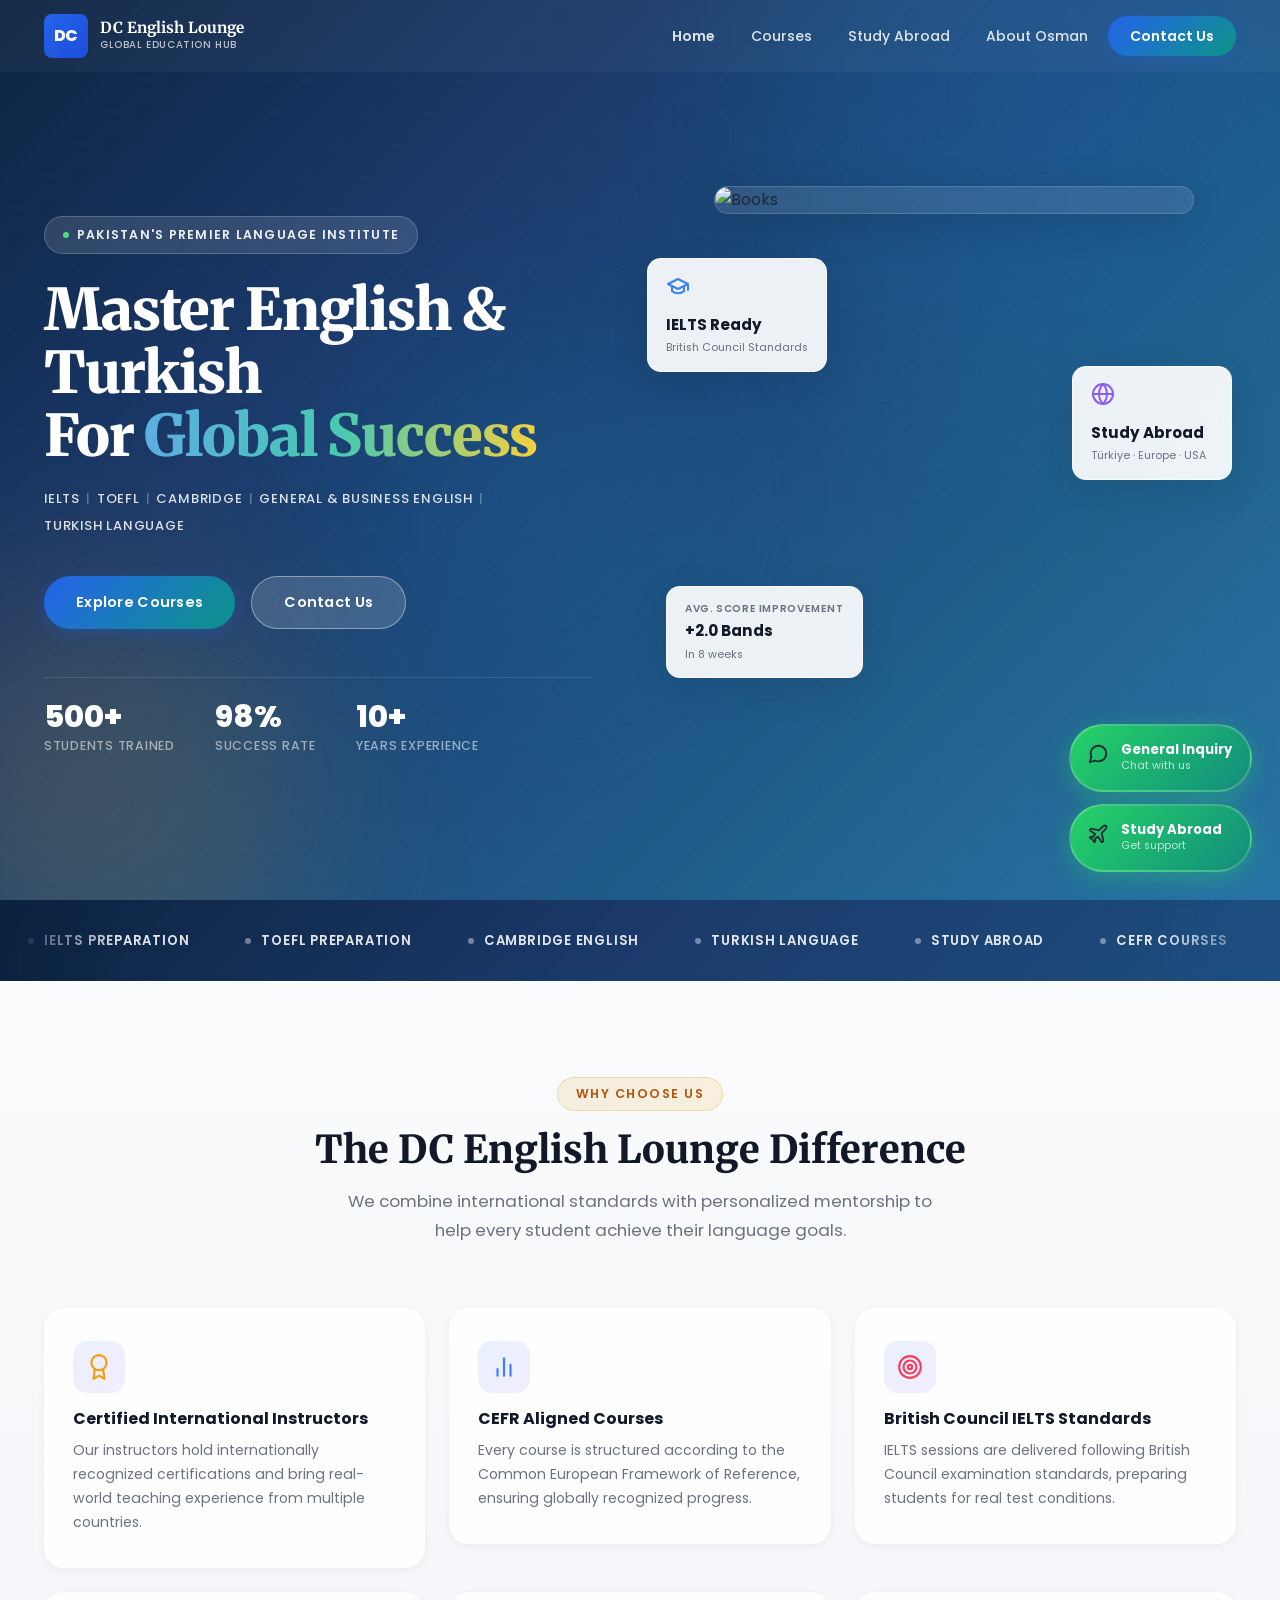
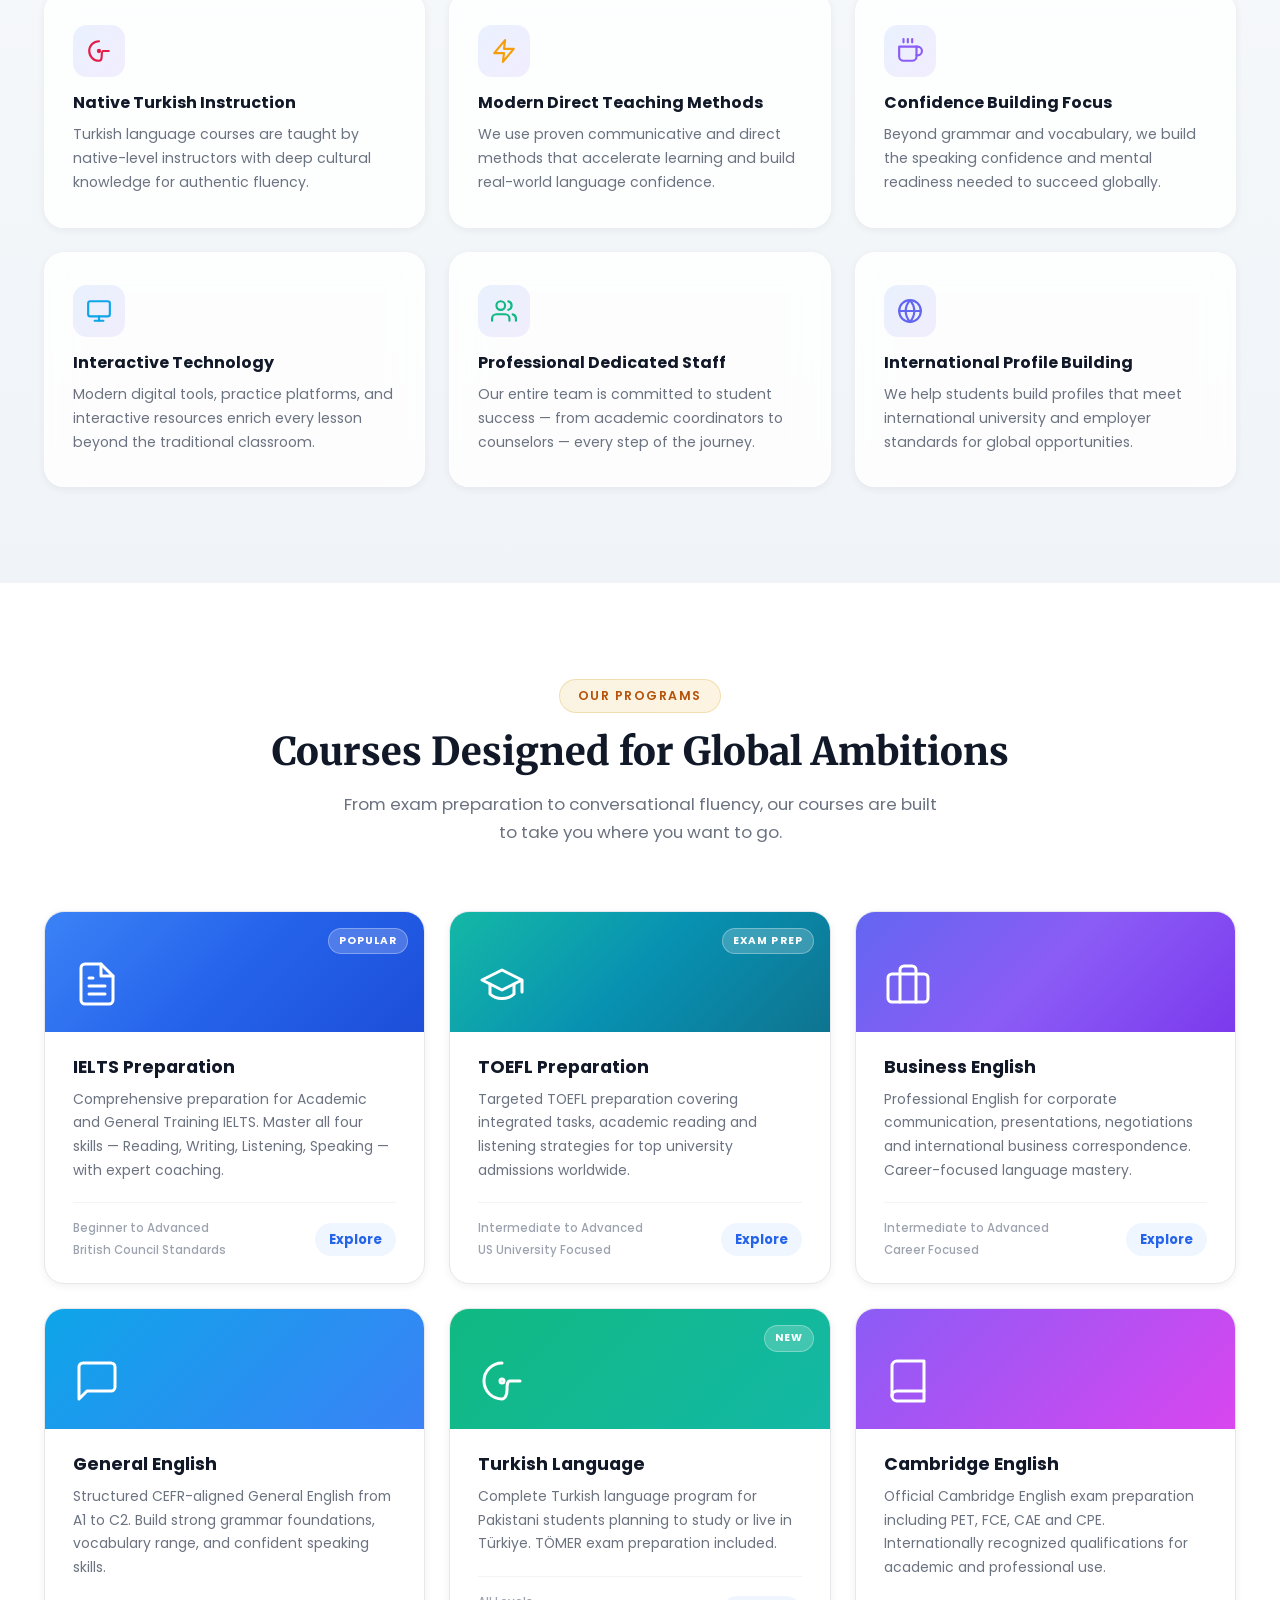
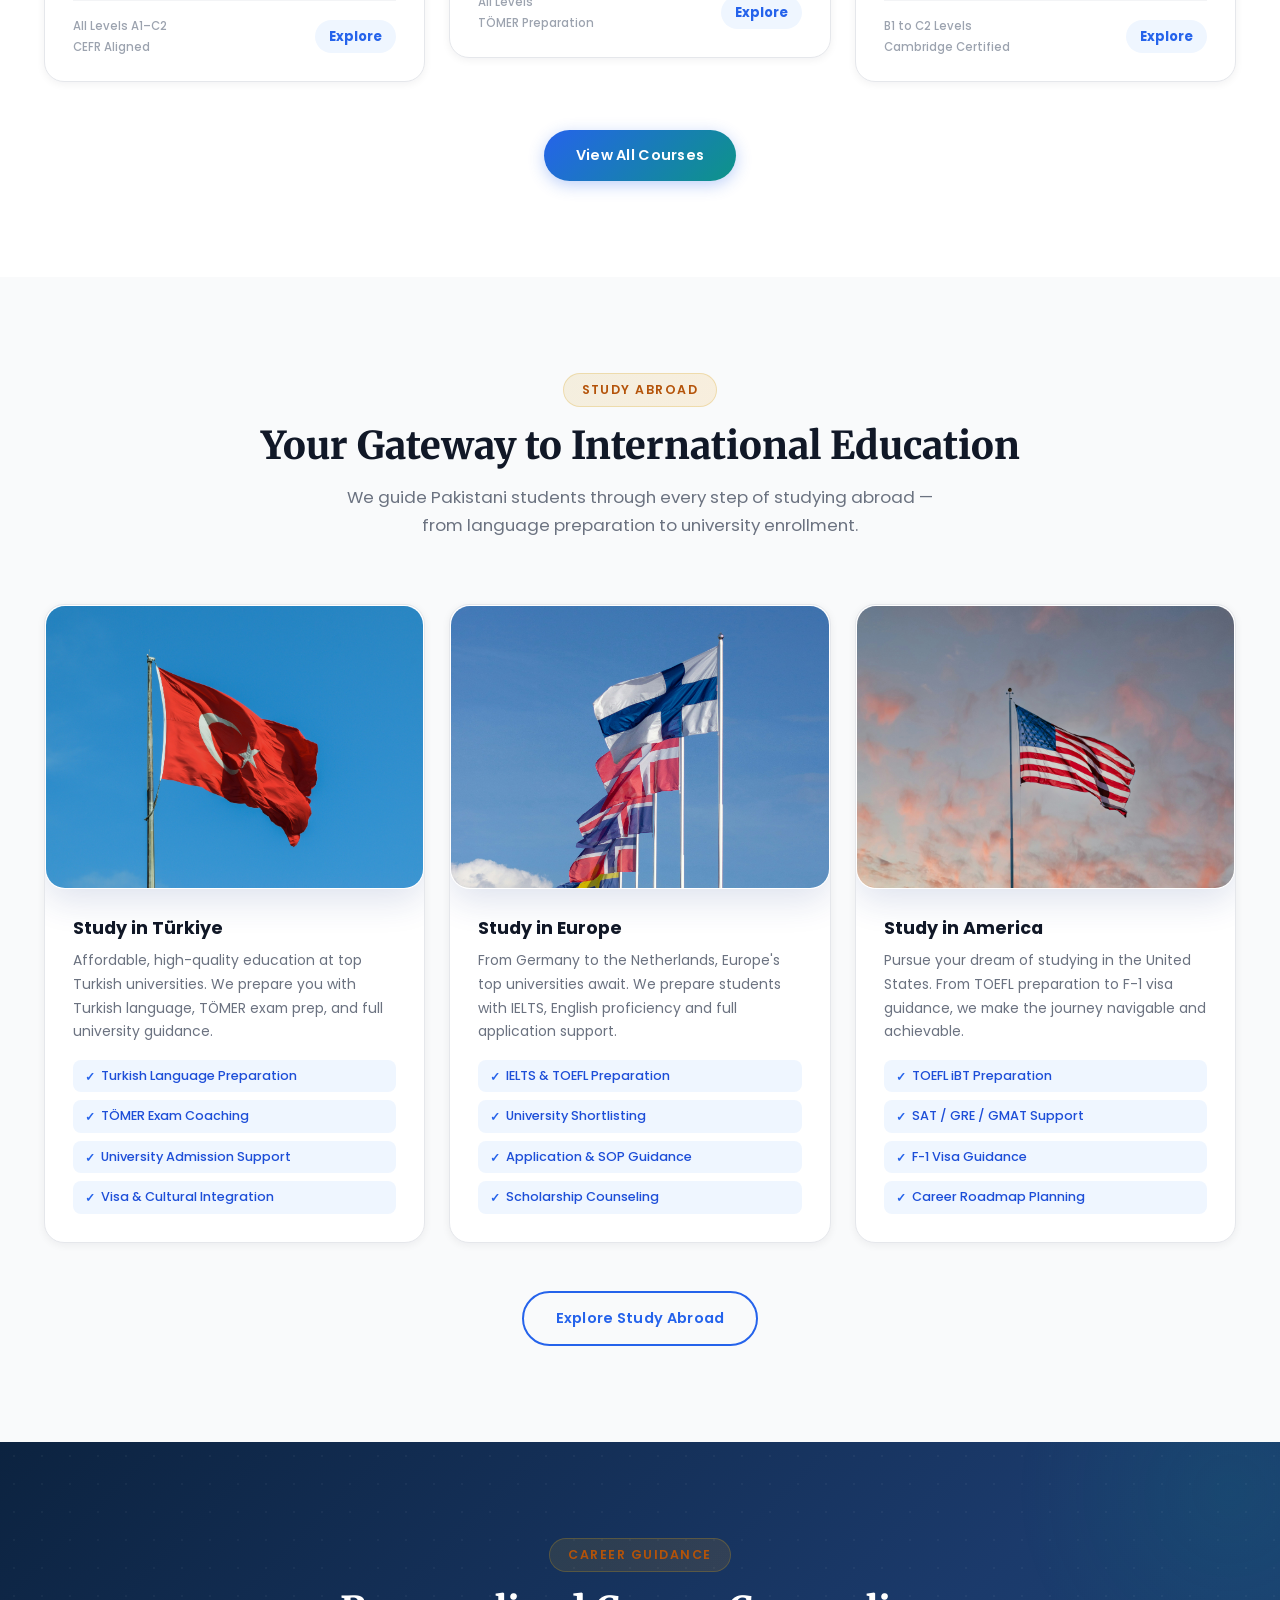
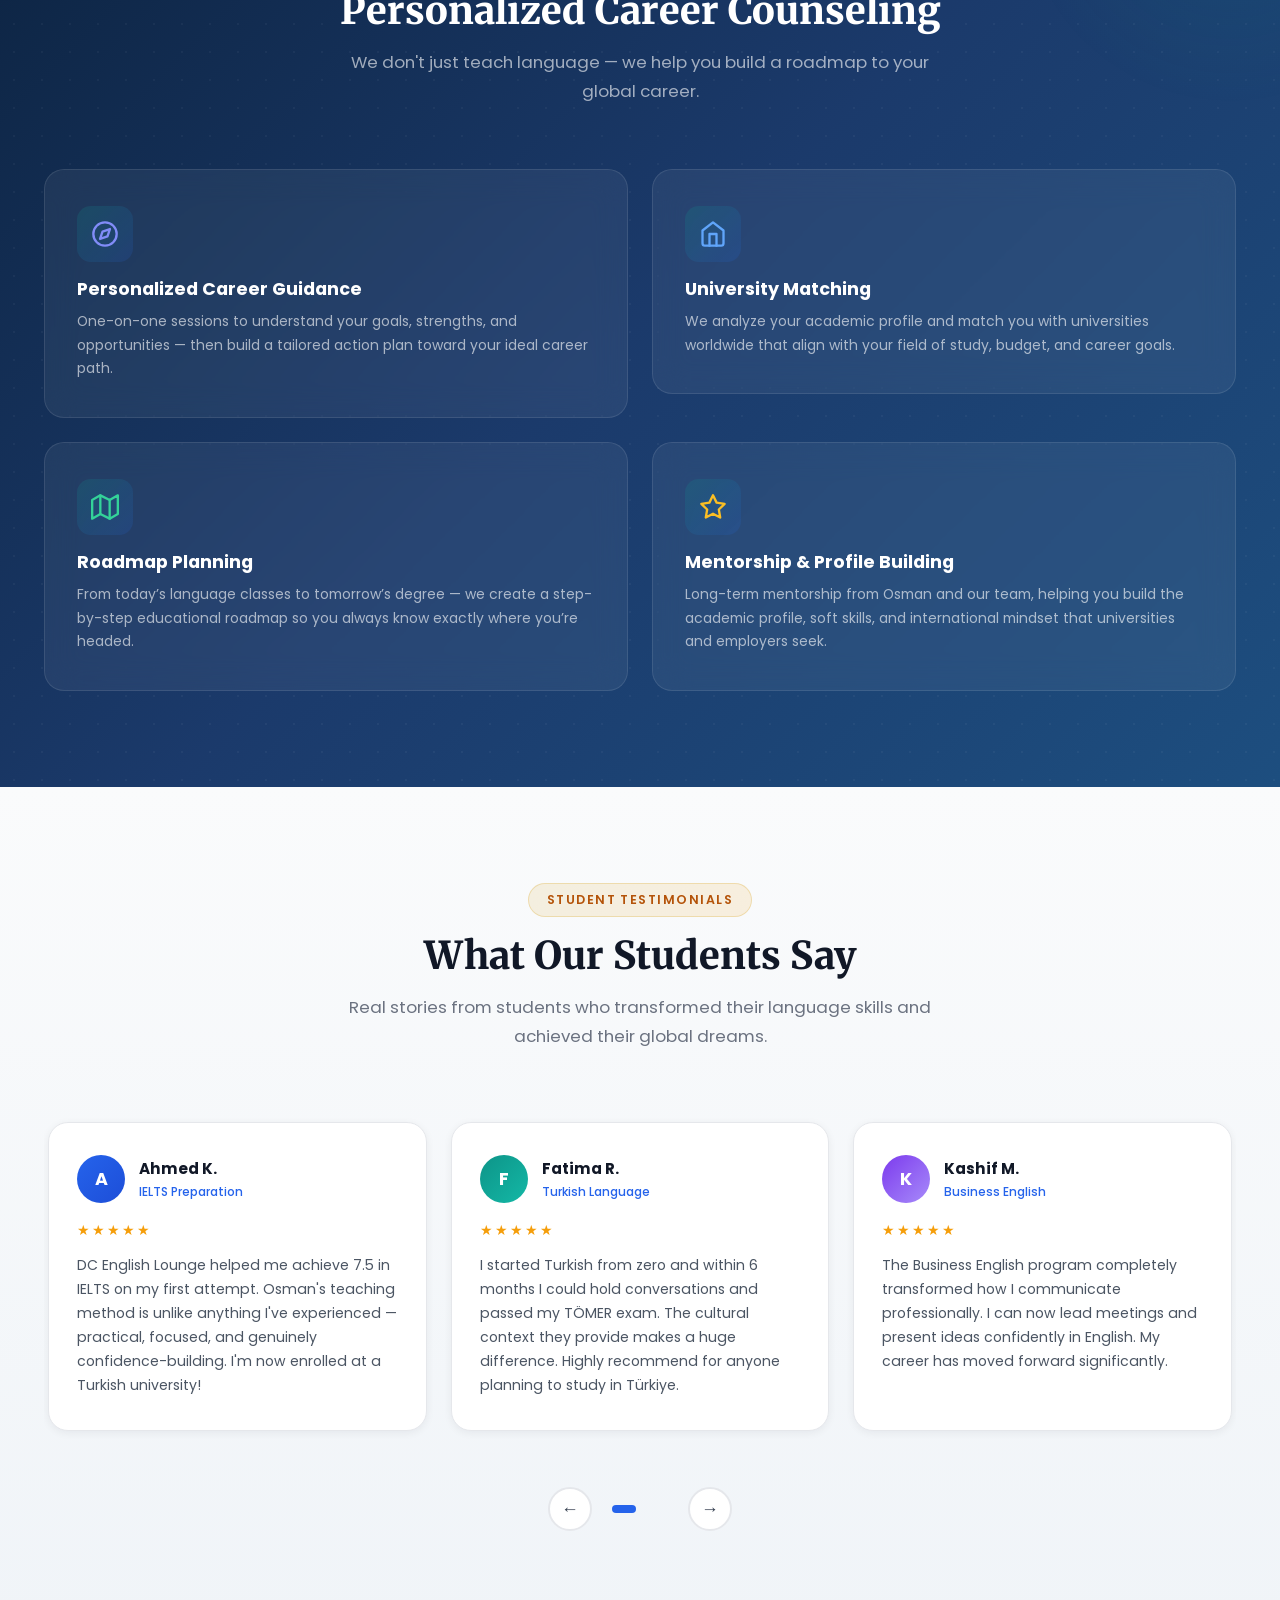
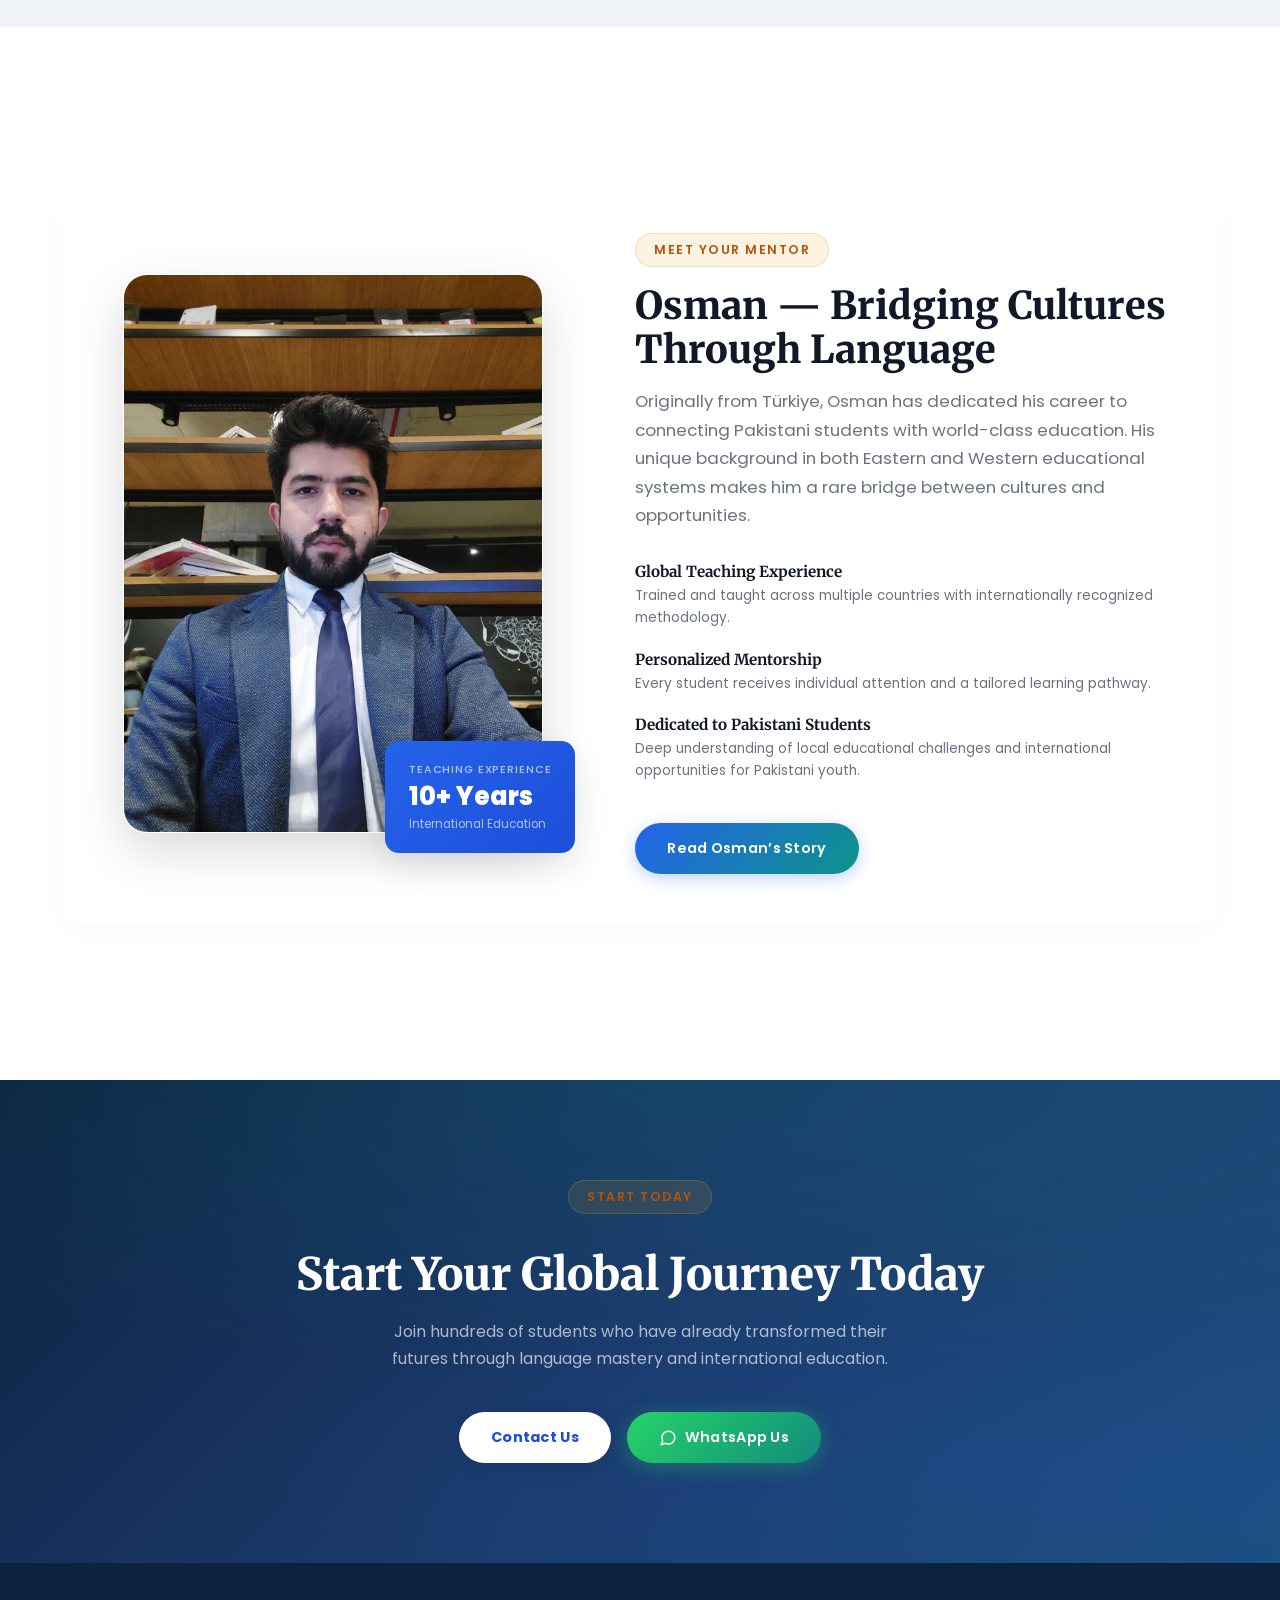
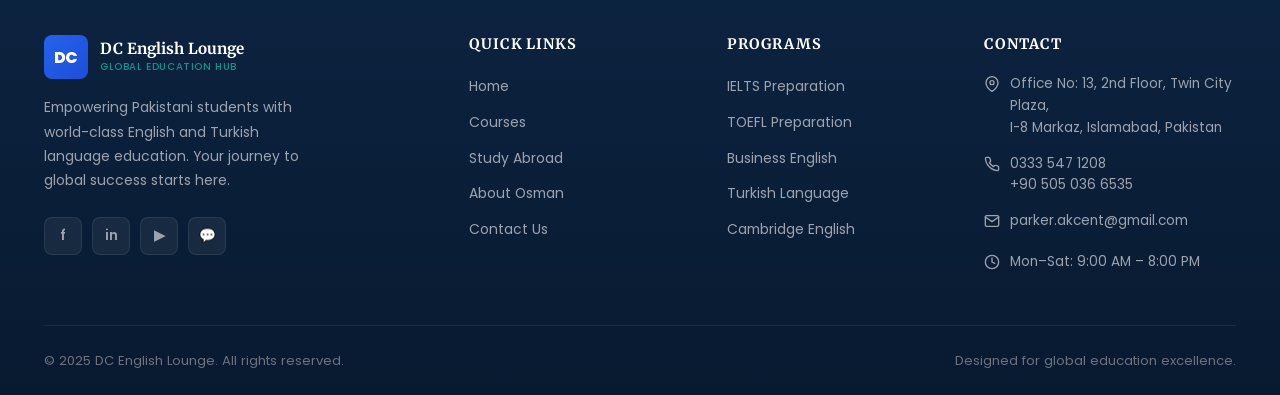
==== commit f00a8a6f: "fixed responsive design" ====
--- a/index.html
+++ b/index.html
@@ -724,7 +724,7 @@
           language mastery and international education.</p>
         <div class="cta-buttons fade-up">
           <a href="contact.html" class="btn btn-white">Contact Us</a>
-          <a href="https://wa.me/37369402328" target="_blank" rel="noopener" class="btn btn-whatsapp">
+          <a href="https://wa.me/923335471208?text=Hello!%20I%20want%20to%20book%20a%20free%20consultation%20at%20DC%20English%20Lounge." target="_blank" rel="noopener" class="btn btn-whatsapp">
             <svg width="18" height="18" viewBox="0 0 24 24" fill="none" stroke="currentColor" stroke-width="2"
               stroke-linecap="round" stroke-linejoin="round">
               <path
@@ -801,8 +801,7 @@
                   <path
                     d="M22 16.92v3a2 2 0 0 1-2.18 2 19.79 19.79 0 0 1-8.63-3.07 19.5 19.5 0 0 1-6-6 19.79 19.79 0 0 1-3.07-8.67A2 2 0 0 1 4.11 2h3a2 2 0 0 1 2 1.72c.13.87.36 1.72.7 2.81a2 2 0 0 1-.45 2.11L8.09 9.91a16 16 0 0 0 6 6l1.27-1.27a2 2 0 0 1 2.11-.45c1.09.34 1.94.57 2.81.7A2 2 0 0 1 22 16.92z" />
                 </svg></span>
-              <span><a href="tel:+37369402328">+373 694 02 328</a><br><a href="tel:+905050366535">+90 505 036
-                  6535</a></span>
+              <span><a href="https://wa.me/923335471208" target="_blank" rel="noopener">0333 547 1208</a><br><a href="https://wa.me/905050366535" target="_blank" rel="noopener">+90 505 036 6535</a></span>
             </div>
             <div class="contact-item">
               <span class="ci-icon"><svg width="16" height="16" viewBox="0 0 24 24" fill="none" stroke="currentColor"
@@ -810,7 +809,7 @@
                   <path d="M4 4h16c1.1 0 2 .9 2 2v12c0 1.1-.9 2-2 2H4c-1.1 0-2-.9-2-2V6c0-1.1.9-2 2-2z" />
                   <polyline points="22,6 12,13 2,6" />
                 </svg></span>
-              <span><a href="mailto:info@dcenglishlounge.com">info@dcenglishlounge.com</a></span>
+              <span><a href="mailto:parker.akcent@gmail.com">parker.akcent@gmail.com</a></span>
             </div>
             <div class="contact-item">
               <span class="ci-icon"><svg width="16" height="16" viewBox="0 0 24 24" fill="none" stroke="currentColor"
--- a/css/style.css
+++ b/css/style.css
@@ -2681,627 +2681,64 @@
 
 /* ===================== RESPONSIVE ===================== */
 
-/* Tablet */
-@media (max-width: 1024px) {
-  .hero-inner {
-    grid-template-columns: 1fr;
-    gap: 48px;
-    min-height: auto;
-    padding: 80px 24px 60px;
-  }
-
-  .hero-visual {
-    display: none;
-  }
-
-  .hero-content {
-    padding-right: 0;
-    text-align: center;
-  }
-
-  .hero-buttons {
-    justify-content: center;
-  }
-
-  .hero-eyebrow {
-    margin: 0 auto 24px;
-  }
-
-  .hero-stats {
-    justify-content: center;
-  }
-
-  .why-grid {
-    grid-template-columns: repeat(2, 1fr);
-  }
-
-  .courses-grid {
-    grid-template-columns: repeat(2, 1fr);
-  }
-
-  .abroad-grid {
-    grid-template-columns: 1fr;
-  }
-
-  .career-grid {
-    grid-template-columns: 1fr;
-  }
-
-  .about-preview-inner {
-    grid-template-columns: 1fr;
-    gap: 48px;
-  }
-
-  .about-img-side {
-    max-width: 420px;
-    margin: 0 auto;
-    width: 100%;
-  }
-
-  .about-accent-card {
-    display: none;
-  }
-
-  .footer-grid {
-    grid-template-columns: 1fr 1fr;
-    gap: 36px;
-  }
-
-  .cdc-body {
-    grid-template-columns: 1fr;
-  }
-
-  .cdc-header {
-    flex-direction: column;
-    align-items: flex-start;
-    gap: 16px;
-  }
-
-  .sa-inner {
-    grid-template-columns: 1fr;
-  }
-
-  .sa-inner.reverse {
-    direction: ltr;
-  }
-
-  .sa-stats-grid {
-    grid-template-columns: repeat(2, 1fr);
-  }
-
-  .about-hero-inner {
-    grid-template-columns: 1fr;
-  }
-
-  .about-hero-img-wrap {
-    max-width: 380px;
-    margin: 0 auto;
-  }
-
-  .about-stats-grid {
-    grid-template-columns: repeat(2, 1fr);
-  }
-
-  .about-story-grid {
-    grid-template-columns: 1fr;
-  }
-
-  .contact-grid {
-    grid-template-columns: 1fr;
-  }
-
-  .contact-form-wrap {
-    padding: 32px;
-  }
-}
-
-/* Mobile */
-@media (max-width: 768px) {
-  .section {
-    padding: 64px 0;
-  }
-
-  .nav-links {
-    display: none;
-  }
-
-  .hamburger {
-    display: flex;
-  }
-
-  .hero-title {
-    font-size: 2rem;
-  }
-
-  .hero-stats {
-    gap: 24px;
-    flex-wrap: wrap;
-    justify-content: center;
-  }
-
-  .why-grid {
-    grid-template-columns: 1fr;
-  }
-
-  .courses-grid {
-    grid-template-columns: 1fr;
-  }
-
-  .footer-grid {
-    grid-template-columns: 1fr;
-    gap: 28px;
-  }
-
-  .footer-bottom {
-    flex-direction: column;
-    text-align: center;
-    gap: 8px;
-  }
-
-  .reviews-track {
-    gap: 16px;
-  }
-
-  .review-card {
-    min-width: calc(100% - 0px);
-    height: auto;
-    overflow: visible;
-  }
-
-  .course-tabs {
-    flex-direction: column;
-    width: 100%;
-  }
-
-  .course-tab {
-    text-align: left;
-  }
-
-  .sa-features {
-    grid-template-columns: 1fr;
-  }
-
-  .values-grid {
-    grid-template-columns: 1fr;
-  }
-
-  .form-row {
-    grid-template-columns: 1fr;
-  }
-
-  .cta-buttons {
-    flex-direction: column;
-    align-items: center;
-  }
-
-  .cta-buttons .btn {
-    width: 100%;
-    max-width: 320px;
-    justify-content: center;
-  }
-
-  .wa-float-wrap {
-    right: 16px;
-    bottom: 20px;
-  }
-
-  .wa-btn {
-    padding: 12px 14px 12px 14px;
-  }
-
-  .wa-label {
-    display: none;
-  }
-
-  .wa-btn {
-    border-radius: 50%;
-    width: 56px;
-    height: 56px;
-    justify-content: center;
-  }
-
-  .hero-buttons {
-    flex-direction: column;
-    width: 100%;
-  }
-
-  .hero-buttons .btn {
-    width: 100%;
-    justify-content: center;
-  }
-
-  .section-title {
-    font-size: 1.6rem;
-  }
-
-  .about-stats-grid {
-    grid-template-columns: repeat(2, 1fr);
-  }
-}
-
-/* Small Mobile */
-@media (max-width: 480px) {
-  .container {
-    padding: 0 16px;
-  }
-
-  .hero-title {
-    font-size: 1.75rem;
-  }
-
-  .about-stats-grid {
-    grid-template-columns: 1fr 1fr;
-  }
-
-  .contact-form-wrap {
-    padding: 24px 20px;
-  }
-
-  .navbar-inner {
-    padding: 0 16px;
-  }
-
-  .footer-bottom {
-    font-size: 0.75rem;
-  }
-}
-
-.hero-image {
-  width: 100%;
-  max-width: 520px;
-  border-radius: 24px;
+/* ── IMAGE CONTAINERS: consistent aspect-ratio + object-fit ─────────────── */
+.hero-image,
+.study-image,
+.abroad-image,
+.about-image,
+.about-hero-img,
+.about-img-placeholder,
+.sa-img-placeholder,
+.abroad-img-placeholder {
   overflow: hidden;
-
-  background: rgba(255, 255, 255, 0.1);
-  backdrop-filter: blur(15px);
-
-  border: 1px solid rgba(255, 255, 255, 0.15);
-
-  box-shadow: 0 10px 40px rgba(0, 0, 0, 0.15);
-}
-
-.hero-image img {
+}
+
+.hero-image img,
+.study-image img,
+.abroad-image img,
+.about-image img,
+.about-hero-img img,
+.about-img-placeholder img,
+.sa-img-placeholder img,
+.abroad-img-placeholder img {
   width: 100%;
   height: 100%;
   object-fit: cover;
   display: block;
 }
 
-.study-image {
-  width: 100%;
-  aspect-ratio: 4/3;
-
-  border-radius: 20px;
+/* ── CARD HEIGHTS: auto height + align-items: start on grids ────────────── */
+.why-grid,
+.courses-grid,
+.abroad-grid,
+.career-grid,
+.values-grid,
+.sa-stats-grid,
+.about-stats-grid {
+  align-items: start;
+}
+
+.why-card,
+.course-card,
+.abroad-card,
+.career-card,
+.value-card,
+.review-card {
+  height: auto;
+}
+
+/* ── REVIEW SLIDER: correct card widths for 3 / 2 / 1 layout ────────────── */
+/* Desktop: 3 cards visible */
+.review-card {
+  min-width: calc((100% - 48px) / 3);
+  width: calc((100% - 48px) / 3);
+  flex-shrink: 0;
+  box-sizing: border-box;
+  height: auto;
   overflow: visible;
-
-  position: relative;
-
-  box-shadow: 0 16px 48px rgba(30, 58, 138, 0.14);
-
-  background: rgba(255, 255, 255, 0.08);
-  backdrop-filter: blur(12px);
-
-  border: 1px solid rgba(255, 255, 255, 0.15);
-}
-
-.study-image img {
-  width: 100%;
-  height: 100%;
-
-  object-fit: cover;
-  display: block;
-
-  transition: transform 0.5s ease;
-}
-
-.study-image:hover img {
-  transform: scale(1.04);
-}
-
-.abroad-image {
-  width: 100%;
-  aspect-ratio: 4/3;
-
-  border-radius: 20px;
-  overflow: hidden;
-
-  position: relative;
-
-  box-shadow: 0 12px 35px rgba(30, 58, 138, 0.14);
-
-  background: rgba(255, 255, 255, 0.08);
-  backdrop-filter: blur(12px);
-
-  border: 1px solid rgba(255, 255, 255, 0.15);
-}
-
-.abroad-image img {
-  width: 100%;
-  height: 100%;
-
-  object-fit: cover;
-  display: block;
-
-  transition: transform 0.5s ease;
-}
-
-.abroad-image:hover img {
-  transform: scale(1.04);
-}
-
-.about-image {
-  width: 100%;
-  max-width: 420px;
-
-  border-radius: 24px;
-  overflow: hidden;
-
-  position: relative;
-
-  background: rgba(255, 255, 255, 0.08);
-  backdrop-filter: blur(14px);
-
-  border: 1px solid rgba(255, 255, 255, 0.15);
-
-  box-shadow: 0 18px 50px rgba(0, 0, 0, 0.15);
-}
-
-.about-image img {
-  width: 110%;
-  height: 100%;
-
-  display: block;
-  object-fit: cover;
-
-  transition: transform 0.5s ease;
-}
-
-.about-image:hover img {
-  transform: scale(1.03);
-}
-
-.wrapper {
-  max-width: 1200px;
-  margin: 60px auto;
-  padding: 0 20px;
-}
-
-/* Global Section Typography & Buttons */
-.btn {
-  display: inline-block;
-  padding: 14px 28px;
-  border-radius: 8px;
-  font-weight: 600;
-  text-decoration: none;
-  transition: all 0.3s ease;
-}
-
-.btn-primary {
-  background: #0077b6;
-  color: #ffffff;
-}
-
-.btn-primary:hover {
-  background: #0096c7;
-  transform: translateY(-2px);
-}
-
-.section-eyebrow {
-  display: inline-block;
-  padding: 6px 14px;
-  background-color: #ffeae2;
-  color: #b06e4a;
-  border-radius: 20px;
-  font-size: 0.8rem;
-  font-weight: 700;
-  text-transform: uppercase;
-  margin-bottom: 16px;
-}
-
-.section-title {
-  font-size: 2.5rem;
-  color: #1a1a1a;
-  margin: 0 0 16px 0;
-  line-height: 1.2;
-}
-
-.section-subtitle {
-  color: #666666;
-  font-size: 1.05rem;
-  line-height: 1.6;
-  margin-bottom: 32px;
-}
-
-/* Animations */
-.fade-up {
-  opacity: 0;
-  transform: translateY(20px);
-  animation: fadeUpAnim 0.8s ease forwards;
-}
-
-.fade-up-delay-2 {
-  animation-delay: 0.2s;
-}
-
-@keyframes fadeUpAnim {
-  to {
-    opacity: 1;
-    transform: translateY(0);
-  }
-}
-
-/* ==========================================================================
-   2. Component Core Structure (The requested alignment fixes)
-   ========================================================================== */
-.about-preview-inner {
-  display: flex;
-  align-items: center;
-  justify-content: space-between;
-  gap: 80px;
-  flex-wrap: wrap;
-  background-color: #ffffff;
-  padding: 50px;
-  border-radius: 24px;
-  box-shadow: 0 10px 30px rgba(0, 0, 0, 0.02);
-}
-
-/* Left Column: Image Area */
-.about-left {
-  flex: 1;
-  min-width: 320px;
   display: flex;
   flex-direction: column;
-  align-items: center;
-}
-
-.about-image {
-  width: 100%;
-  max-width: 420px;
-  border-radius: 24px;
-  overflow: hidden;
-  box-shadow: 0 20px 50px rgba(0, 0, 0, 0.12);
-}
-
-.about-image img {
-  width: 100%;
-  display: block;
-  object-fit: cover;
-}
-
-/* The Glassmorphic Floating Accent Card */
-.about-accent-card {
-  margin-top: -30px;
-  /* Pulls the card upwards slightly over the image for deep visual layer styling */
-  position: relative;
-  z-index: 2;
-  width: 70%;
-  max-width: 260px;
-  padding: 16px 24px;
-  border-radius: 20px;
-  background: rgba(255, 255, 255, 0.85);
-  /* fallback value */
-  backdrop-filter: blur(14px);
-  -webkit-backdrop-filter: blur(14px);
-  border: 1px solid rgba(255, 255, 255, 0.4);
-  text-align: center;
-  box-shadow: 0 15px 35px rgba(0, 0, 0, 0.08);
-}
-
-.aac-label {
-  font-size: 0.75rem;
-  color: #888888;
-  text-transform: uppercase;
-  letter-spacing: 1px;
-}
-
-.aac-value {
-  font-size: 1.6rem;
-  font-weight: 700;
-  color: #1a1a1a;
-  margin: 2px 0;
-}
-
-.aac-sub {
-  font-size: 0.8rem;
-  color: #555555;
-}
-
-/* Right Column: Feature Content Area */
-.about-content {
-  flex: 1.2;
-  /* Gives slightly more structural visual ratio to the text content side */
-  min-width: 320px;
-  text-align: left;
-}
-
-.about-features {
-  display: flex;
-  flex-direction: column;
-  gap: 24px;
-}
-
-.about-feature-item {
-  display: flex;
-  align-items: flex-start;
-  gap: 20px;
-}
-
-.afi-icon {
-  width: 48px;
-  height: 48px;
-  border-radius: 12px;
-  background-color: #f0f4f8;
-  flex-shrink: 0;
-}
-
-.afi-text h4 {
-  margin: 0 0 6px 0;
-  color: #2c3e50;
-  font-size: 1.15rem;
-}
-
-.afi-text p {
-  margin: 0;
-  color: #6c757d;
-  font-size: 0.95rem;
-  line-height: 1.5;
-}
-
-.about-action-space {
-  margin-top: 40px;
-}
-
-/* ==========================================================================
-   3. Media Queries / Responsive Breakpoints (992px)
-   ========================================================================== */
-@media (max-width: 992px) {
-  .about-preview-inner {
-    flex-direction: column;
-    text-align: center;
-    padding: 35px 24px;
-    gap: 50px;
-  }
-
-  .about-content {
-    width: 100%;
-    text-align: center;
-  }
-
-  .about-image {
-    max-width: 100%;
-  }
-
-  .about-accent-card {
-    margin-top: 20px;
-    /* Pushes the accent card back below the image on mobile screen layers */
-    width: 100%;
-  }
-
-  .about-feature-item {
-    flex-direction: column;
-    align-items: center;
-    text-align: center;
-    gap: 12px;
-  }
-}
-
-.about-hero-img img {
-  width: 100%;
-  height: 100%;
-  object-fit: cover;
-  display: block;
-}
-
-/* Fix review card to show full text */
-.review-card {
-  display: flex;
-  flex-direction: column;
-  height: auto;
-  /* Remove any fixed height */
   min-height: unset;
-  /* Reset any min-height constraint */
-  overflow: visible;
-  /* Ensure nothing clips the content */
 }
 
 .review-text {
@@ -3314,20 +2751,692 @@
   word-wrap: break-word;
 }
 
-
 .reviews-slider-wrap {
   overflow: hidden;
-  /* Keep this for horizontal scroll */
 }
 
 .reviews-track {
   align-items: stretch;
-  /* Make all cards same height */
-}
-
-.review-card {
-  height: auto;
-  min-height: 180px;
-  /* Optional: consistent card height */
-  box-sizing: border-box;
+}
+
+/* ── SECTION HEADER: ensure margin scales on small screens ─────────────── */
+.section-header {
+  margin-bottom: clamp(32px, 5vw, 64px);
+}
+
+/* ===================== TABLET (max-width: 1024px) ===================== */
+@media (max-width: 1024px) {
+
+  /* Spacing */
+  .section {
+    padding: 72px 0;
+  }
+
+  /* Hero */
+  .hero-inner {
+    grid-template-columns: 1fr;
+    gap: 40px;
+    min-height: auto;
+    padding: 72px 24px 56px;
+  }
+
+  .hero-visual {
+    display: none;
+  }
+
+  .hero-content {
+    padding-right: 0;
+    text-align: center;
+  }
+
+  .hero-buttons {
+    justify-content: center;
+  }
+
+  .hero-eyebrow {
+    margin: 0 auto 24px;
+  }
+
+  .hero-stats {
+    justify-content: center;
+    gap: 32px;
+  }
+
+  /* Review slider: 2 cards on tablet */
+  .review-card {
+    min-width: calc((100% - 24px) / 2);
+    width: calc((100% - 24px) / 2);
+  }
+
+  /* Grids → 2 columns */
+  .why-grid {
+    grid-template-columns: repeat(2, 1fr);
+  }
+
+  .courses-grid {
+    grid-template-columns: repeat(2, 1fr);
+  }
+
+  .values-grid {
+    grid-template-columns: repeat(2, 1fr);
+  }
+
+  .abroad-grid {
+    grid-template-columns: repeat(2, 1fr);
+  }
+
+  .career-grid {
+    grid-template-columns: repeat(2, 1fr);
+  }
+
+  .sa-stats-grid {
+    grid-template-columns: repeat(2, 1fr);
+  }
+
+  .about-stats-grid {
+    grid-template-columns: repeat(2, 1fr);
+  }
+
+  /* Two-column content layouts → single column */
+  .about-preview-inner {
+    grid-template-columns: 1fr;
+    gap: 48px;
+  }
+
+  .about-img-side {
+    max-width: 420px;
+    margin: 0 auto;
+    width: 100%;
+  }
+
+  .about-accent-card {
+    display: none;
+  }
+
+  .sa-inner {
+    grid-template-columns: 1fr;
+    gap: 40px;
+  }
+
+  .sa-inner.reverse {
+    direction: ltr;
+  }
+
+  .about-hero-inner {
+    grid-template-columns: 1fr;
+    gap: 40px;
+  }
+
+  .about-hero-img-wrap {
+    max-width: 380px;
+    margin: 0 auto;
+  }
+
+  .about-story-grid {
+    grid-template-columns: 1fr;
+    gap: 48px;
+  }
+
+  .contact-grid {
+    grid-template-columns: 1fr;
+    gap: 40px;
+  }
+
+  .contact-form-wrap {
+    padding: 32px;
+  }
+
+  /* Courses page */
+  .cdc-body {
+    grid-template-columns: 1fr;
+    gap: 24px;
+  }
+
+  .cdc-header {
+    flex-direction: column;
+    align-items: flex-start;
+    gap: 16px;
+  }
+
+  /* Footer */
+  .footer-grid {
+    grid-template-columns: 1fr 1fr;
+    gap: 36px;
+  }
+
+  /* Typography scale */
+  .section-title {
+    font-size: clamp(1.5rem, 3.5vw, 2.2rem);
+  }
+
+  .hero-title {
+    font-size: clamp(1.9rem, 4vw, 3rem);
+  }
+
+  /* Card padding reduce */
+  .why-card {
+    padding: 24px 20px;
+  }
+
+  .career-card {
+    padding: 28px 24px;
+  }
+
+  .abroad-card-body {
+    padding: 20px;
+  }
+
+  /* Image containers — keep aspect ratios */
+  .abroad-image {
+    aspect-ratio: 16/9;
+  }
+
+  .sa-img-placeholder {
+    aspect-ratio: 16/9;
+  }
+}
+
+/* ===================== MOBILE (max-width: 768px) ===================== */
+@media (max-width: 768px) {
+
+  /* Spacing */
+  .section {
+    padding: 56px 0;
+  }
+
+  /* Navbar */
+  .nav-links {
+    display: none;
+  }
+
+  .hamburger {
+    display: flex;
+  }
+
+  /* Hero */
+  .hero-inner {
+    padding: 64px 20px 48px;
+    gap: 32px;
+  }
+
+  .hero-title {
+    font-size: clamp(1.7rem, 6vw, 2.2rem);
+  }
+
+  .hero-stats {
+    gap: 20px;
+    flex-wrap: wrap;
+    justify-content: center;
+  }
+
+  .hero-buttons {
+    flex-direction: column;
+    width: 100%;
+    gap: 12px;
+  }
+
+  .hero-buttons .btn {
+    width: 100%;
+    justify-content: center;
+  }
+
+  /* Section header */
+  .section-header {
+    margin-bottom: 36px;
+  }
+
+  .section-title {
+    font-size: clamp(1.4rem, 5.5vw, 1.75rem);
+  }
+
+  .section-subtitle {
+    font-size: 0.95rem;
+  }
+
+  /* Grids → 1 column */
+  .why-grid {
+    grid-template-columns: 1fr;
+    gap: 16px;
+  }
+
+  .courses-grid {
+    grid-template-columns: 1fr;
+    gap: 16px;
+  }
+
+  .abroad-grid {
+    grid-template-columns: 1fr;
+    gap: 16px;
+  }
+
+  .career-grid {
+    grid-template-columns: 1fr;
+    gap: 16px;
+  }
+
+  .values-grid {
+    grid-template-columns: 1fr;
+    gap: 14px;
+  }
+
+  .sa-stats-grid {
+    grid-template-columns: repeat(2, 1fr);
+    gap: 12px;
+  }
+
+  .about-stats-grid {
+    grid-template-columns: repeat(2, 1fr);
+    gap: 12px;
+  }
+
+  /* Card paddings */
+  .why-card {
+    padding: 20px 16px;
+  }
+
+  .career-card {
+    padding: 24px 20px;
+  }
+
+  .course-card-body {
+    padding: 20px;
+  }
+
+  .course-card-header {
+    padding: 24px 20px 18px;
+    min-height: 90px;
+  }
+
+  .abroad-card-body {
+    padding: 20px 16px;
+  }
+
+  /* Images: enforce 16:9 on cards for consistency */
+  .abroad-image {
+    aspect-ratio: 16/9;
+  }
+
+  .hero-image {
+    aspect-ratio: 4/3;
+  }
+
+  /* About section */
+  .about-hero-inner {
+    gap: 32px;
+  }
+
+  .about-hero-img-wrap {
+    max-width: 100%;
+  }
+
+  .about-hero-img {
+    aspect-ratio: 4/3;
+  }
+
+  .about-preview-inner {
+    gap: 32px;
+    padding: 28px 20px;
+  }
+
+  /* Study abroad */
+  .sa-inner {
+    gap: 32px;
+  }
+
+  .sa-img-placeholder {
+    aspect-ratio: 4/3;
+  }
+
+  .sa-features {
+    grid-template-columns: 1fr;
+    gap: 10px;
+  }
+
+  /* Review slider: 1 card on mobile */
+  .reviews-track {
+    gap: 16px;
+  }
+
+  .review-card {
+    min-width: 100%;
+    width: 100%;
+    height: auto;
+    overflow: visible;
+  }
+
+  .review-card {
+    padding: 24px 20px;
+  }
+
+  /* Contact page */
+  .contact-form-wrap {
+    padding: 24px;
+  }
+
+  .contact-grid {
+    gap: 32px;
+  }
+
+  /* Courses page tabs */
+  .course-tabs {
+    flex-direction: column;
+    width: 100%;
+  }
+
+  .course-tab {
+    text-align: left;
+  }
+
+  /* CTA */
+  .cta-section {
+    padding: 64px 0;
+  }
+
+  .cta-buttons {
+    flex-direction: column;
+    align-items: center;
+    gap: 12px;
+  }
+
+  .cta-buttons .btn {
+    width: 100%;
+    max-width: 320px;
+    justify-content: center;
+  }
+
+  /* Footer */
+  .footer-grid {
+    grid-template-columns: 1fr;
+    gap: 28px;
+  }
+
+  .footer-bottom {
+    flex-direction: column;
+    text-align: center;
+    gap: 8px;
+  }
+
+  /* Page banner */
+  .page-banner {
+    padding: 96px 0 48px;
+  }
+
+  /* WhatsApp float */
+  .wa-float-wrap {
+    right: 16px;
+    bottom: 20px;
+  }
+
+  .wa-label {
+    display: none;
+  }
+
+  .wa-btn {
+    border-radius: 50%;
+    width: 56px;
+    height: 56px;
+    justify-content: center;
+    padding: 0;
+  }
+
+  /* Form */
+  .form-row {
+    grid-template-columns: 1fr;
+    gap: 0;
+  }
+}
+
+/* ===================== SMALL MOBILE (max-width: 480px) ===================== */
+@media (max-width: 480px) {
+  .container {
+    padding: 0 16px;
+  }
+
+  .section {
+    padding: 48px 0;
+  }
+
+  .hero-inner {
+    padding: 56px 16px 40px;
+  }
+
+  .hero-title {
+    font-size: clamp(1.5rem, 7vw, 1.85rem);
+  }
+
+  .section-title {
+    font-size: clamp(1.25rem, 6vw, 1.6rem);
+  }
+
+  .section-header {
+    margin-bottom: 28px;
+  }
+
+  /* Stats: 2 per row on small */
+  .about-stats-grid {
+    grid-template-columns: 1fr 1fr;
+  }
+
+  .sa-stats-grid {
+    grid-template-columns: 1fr 1fr;
+  }
+
+  /* Contact form */
+  .contact-form-wrap {
+    padding: 20px 16px;
+  }
+
+  /* Navbar */
+  .navbar-inner {
+    padding: 0 16px;
+  }
+
+  .footer-bottom {
+    font-size: 0.75rem;
+  }
+
+  /* Card detail page */
+  .cdc-header {
+    padding: 20px 24px;
+  }
+
+  .cdc-body {
+    padding: 24px;
+  }
+
+  /* About hero image: square on very small screens */
+  .about-hero-img {
+    aspect-ratio: 1/1;
+  }
+
+  /* Values grid: 2 per row on phones */
+  .values-grid {
+    grid-template-columns: repeat(2, 1fr);
+    gap: 12px;
+  }
+
+  /* Career section padding */
+  .career-card {
+    padding: 20px 16px;
+  }
+
+  /* Hero stats horizontal scroll safe */
+  .hero-stats {
+    gap: 16px;
+  }
+
+  .stat-num {
+    font-size: 1.5rem;
+  }
+}
+
+.hero-image {
+  width: 100%;
+  max-width: 520px;
+  border-radius: 24px;
+  overflow: hidden;
+  background: rgba(255, 255, 255, 0.1);
+  backdrop-filter: blur(15px);
+  border: 1px solid rgba(255, 255, 255, 0.15);
+  box-shadow: 0 10px 40px rgba(0, 0, 0, 0.15);
+}
+
+.hero-image img {
+  width: 100%;
+  height: 100%;
+  object-fit: cover;
+  display: block;
+}
+
+.study-image {
+  width: 100%;
+  aspect-ratio: 4/3;
+  border-radius: 20px;
+  overflow: hidden;
+  position: relative;
+  box-shadow: 0 16px 48px rgba(30, 58, 138, 0.14);
+  background: rgba(255, 255, 255, 0.08);
+  backdrop-filter: blur(12px);
+  border: 1px solid rgba(255, 255, 255, 0.15);
+}
+
+.study-image img {
+  width: 100%;
+  height: 100%;
+  object-fit: cover;
+  display: block;
+  transition: transform 0.5s ease;
+}
+
+.study-image:hover img {
+  transform: scale(1.04);
+}
+
+.abroad-image {
+  width: 100%;
+  aspect-ratio: 4/3;
+  border-radius: 20px;
+  overflow: hidden;
+  position: relative;
+  box-shadow: 0 12px 35px rgba(30, 58, 138, 0.14);
+  background: rgba(255, 255, 255, 0.08);
+  backdrop-filter: blur(12px);
+  border: 1px solid rgba(255, 255, 255, 0.15);
+}
+
+.abroad-image img {
+  width: 100%;
+  height: 100%;
+  object-fit: cover;
+  display: block;
+  transition: transform 0.5s ease;
+}
+
+.abroad-image:hover img {
+  transform: scale(1.04);
+}
+
+.about-image {
+  width: 100%;
+  max-width: 420px;
+  border-radius: 24px;
+  overflow: hidden;
+  position: relative;
+  background: rgba(255, 255, 255, 0.08);
+  backdrop-filter: blur(14px);
+  border: 1px solid rgba(255, 255, 255, 0.15);
+  box-shadow: 0 18px 50px rgba(0, 0, 0, 0.15);
+}
+
+.about-image img {
+  width: 100%;
+  height: 100%;
+  display: block;
+  object-fit: cover;
+  transition: transform 0.5s ease;
+}
+
+.about-image:hover img {
+  transform: scale(1.03);
+}
+
+/* Wrapper utility */
+.wrapper {
+  max-width: 1200px;
+  margin: 60px auto;
+  padding: 0 20px;
+}
+
+/* About preview section — homepage two-column layout */
+.about-preview-inner {
+  display: flex;
+  align-items: center;
+  justify-content: space-between;
+  gap: 80px;
+  flex-wrap: wrap;
+  background-color: #ffffff;
+  padding: 50px;
+  border-radius: 24px;
+  box-shadow: 0 10px 30px rgba(0, 0, 0, 0.02);
+}
+
+.about-left {
+  flex: 1;
+  min-width: 280px;
+  display: flex;
+  flex-direction: column;
+  align-items: center;
+}
+
+.about-content {
+  flex: 1.2;
+  min-width: 280px;
+  text-align: left;
+}
+
+.about-action-space {
+  margin-top: 40px;
+}
+
+@media (max-width: 992px) {
+  .about-preview-inner {
+    flex-direction: column;
+    text-align: center;
+    padding: 32px 20px;
+    gap: 36px;
+  }
+
+  .about-content {
+    width: 100%;
+    min-width: unset;
+    text-align: center;
+  }
+
+  .about-image {
+    max-width: 100%;
+  }
+}
+
+@media (max-width: 768px) {
+  .about-preview-inner {
+    padding: 24px 16px;
+    gap: 28px;
+  }
+
+  .about-left {
+    min-width: unset;
+    width: 100%;
+  }
+
+  .about-content {
+    min-width: unset;
+    width: 100%;
+  }
+}
+
+.about-hero-img img {
+  width: 100%;
+  height: 100%;
+  object-fit: cover;
+  display: block;
 }
